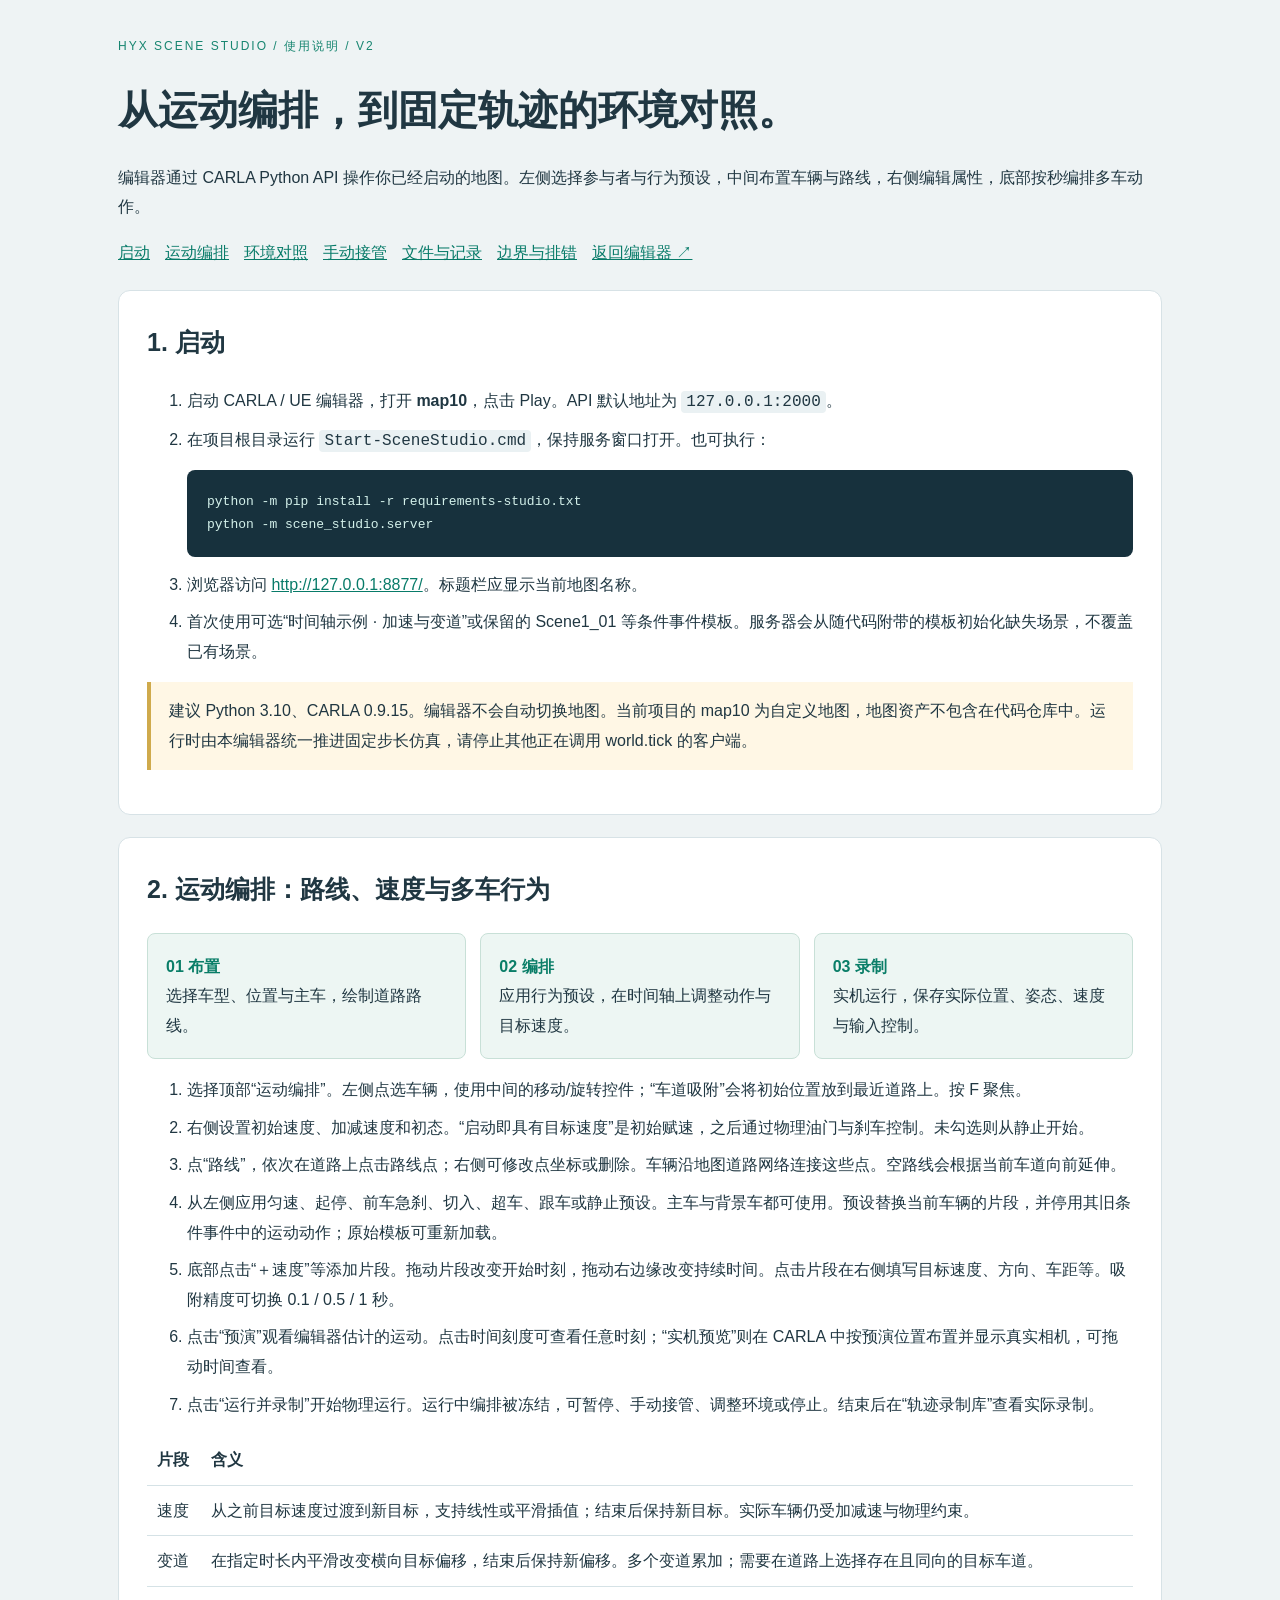
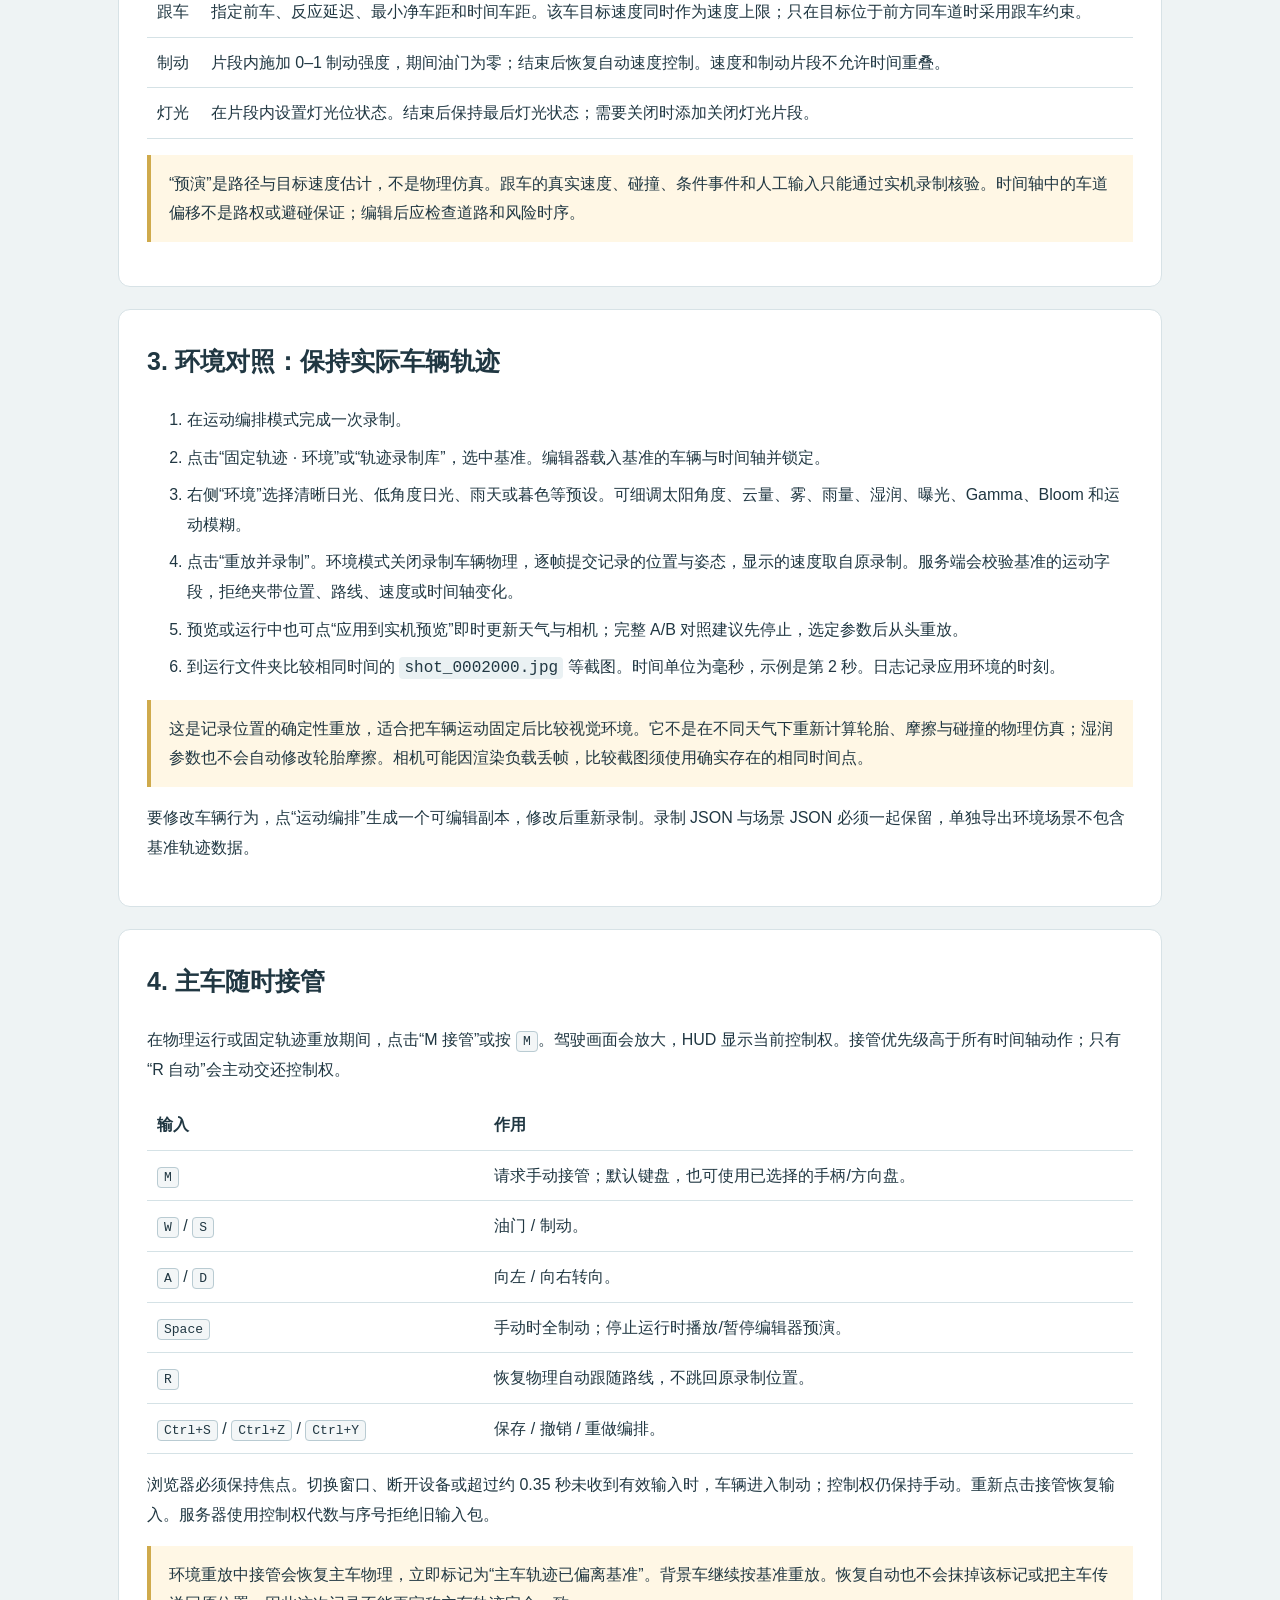
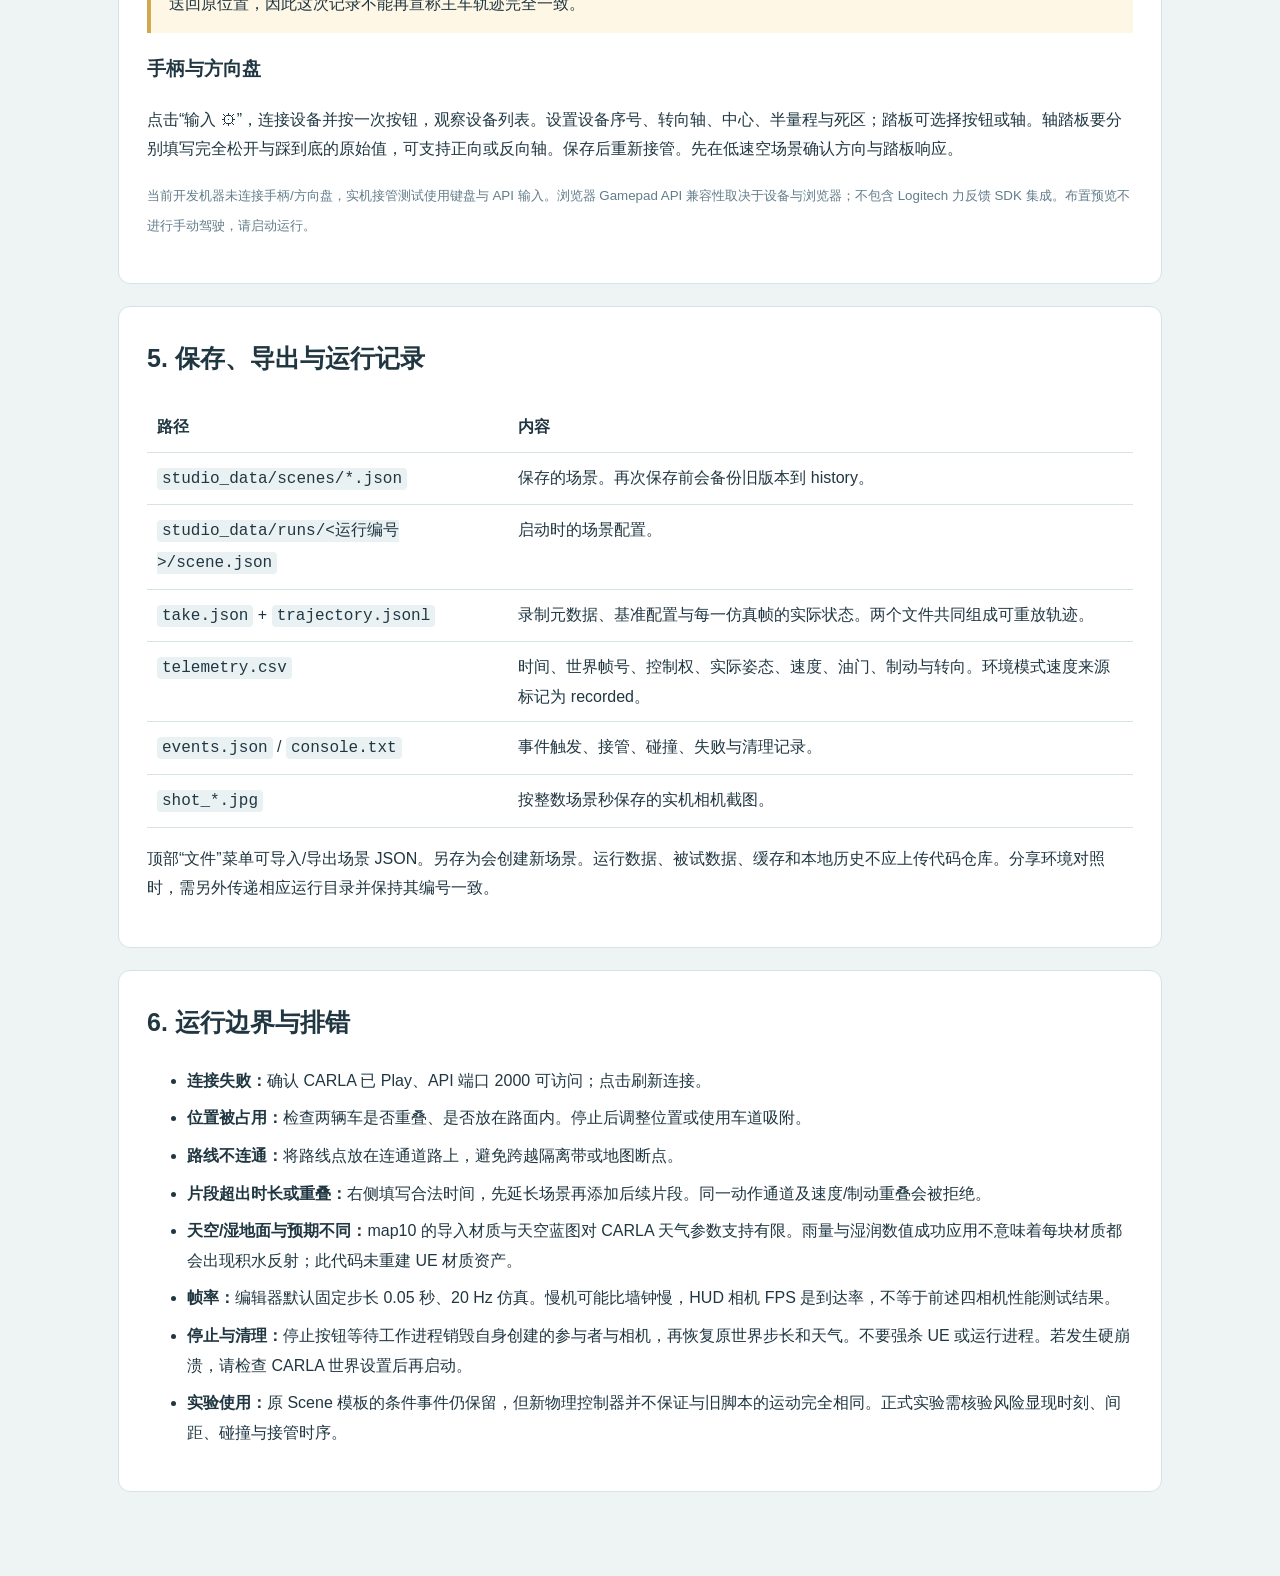
==== scene_studio/web/guide.html @ bbd881c2 "Add timeline scene studio, deterministic replay and manual driving" ====
<!doctype html><html lang="zh-CN"><meta charset="utf-8"><meta name="viewport" content="width=device-width,initial-scale=1"><title>HYX Scene Studio 使用说明</title><style>*{box-sizing:border-box}body{margin:0;background:#eef3f4;color:#203742;font:16px/1.85 "Microsoft YaHei",sans-serif}main{max-width:1100px;margin:auto;padding:35px 28px 80px}h1{font-size:40px;line-height:1.3}h2{font-size:25px;margin-top:0}section{padding:28px;background:white;border:1px solid #d7e2e6;border-radius:12px;margin:22px 0}a{color:#087b69}code{background:#eaf1f3;padding:2px 5px;border-radius:4px}pre{white-space:pre-wrap;overflow-wrap:anywhere;background:#17313d;color:#d4f1eb;padding:20px;border-radius:8px;font:13px/1.8 Consolas,monospace}.tag{font-size:12px;letter-spacing:2px;color:#178570}.flow{display:grid;grid-template-columns:repeat(3,1fr);gap:14px}.flow div{padding:18px;background:#edf6f3;border:1px solid #c8e0d7;border-radius:8px}.flow b{display:block;color:#0a7e68}.note{border-left:4px solid #cfaa4c;background:#fff7e5;padding:14px 18px}table{border-collapse:collapse;width:100%}th,td{padding:10px;text-align:left;vertical-align:top;border-bottom:1px solid #d5e2e6}small{color:#627d8b}li{margin:8px 0}kbd{font:13px Consolas,monospace;border:1px solid #b9cbd2;border-radius:4px;padding:2px 6px;background:#f3f6f7}.toc{display:flex;gap:15px;flex-wrap:wrap}@media(max-width:700px){.flow{grid-template-columns:1fr}main{padding:22px 15px}h1{font-size:29px}section{padding:20px}}</style><main><div class="tag">HYX SCENE STUDIO / 使用说明 / V2</div><h1>从运动编排，到固定轨迹的环境对照。</h1><p>编辑器通过 CARLA Python API 操作你已经启动的地图。左侧选择参与者与行为预设，中间布置车辆与路线，右侧编辑属性，底部按秒编排多车动作。</p><nav class="toc"><a href="#start">启动</a><a href="#motion">运动编排</a><a href="#environment">环境对照</a><a href="#manual">手动接管</a><a href="#files">文件与记录</a><a href="#limits">边界与排错</a><a href="/">返回编辑器 ↗</a></nav>
<section id="start"><h2>1. 启动</h2><ol><li>启动 CARLA / UE 编辑器，打开 <b>map10</b>，点击 Play。API 默认地址为 <code>127.0.0.1:2000</code>。</li><li>在项目根目录运行 <code>Start-SceneStudio.cmd</code>，保持服务窗口打开。也可执行：<pre>python -m pip install -r requirements-studio.txt
python -m scene_studio.server</pre></li><li>浏览器访问 <a href="http://127.0.0.1:8877/">http://127.0.0.1:8877/</a>。标题栏应显示当前地图名称。</li><li>首次使用可选“时间轴示例 · 加速与变道”或保留的 Scene1_01 等条件事件模板。服务器会从随代码附带的模板初始化缺失场景，不覆盖已有场景。</li></ol><p class="note">建议 Python 3.10、CARLA 0.9.15。编辑器不会自动切换地图。当前项目的 map10 为自定义地图，地图资产不包含在代码仓库中。运行时由本编辑器统一推进固定步长仿真，请停止其他正在调用 world.tick 的客户端。</p></section>
<section id="motion"><h2>2. 运动编排：路线、速度与多车行为</h2><div class="flow"><div><b>01 布置</b>选择车型、位置与主车，绘制道路路线。</div><div><b>02 编排</b>应用行为预设，在时间轴上调整动作与目标速度。</div><div><b>03 录制</b>实机运行，保存实际位置、姿态、速度与输入控制。</div></div><ol><li>选择顶部“运动编排”。左侧点选车辆，使用中间的移动/旋转控件；“车道吸附”会将初始位置放到最近道路上。按 F 聚焦。</li><li>右侧设置初始速度、加减速度和初态。“启动即具有目标速度”是初始赋速，之后通过物理油门与刹车控制。未勾选则从静止开始。</li><li>点“路线”，依次在道路上点击路线点；右侧可修改点坐标或删除。车辆沿地图道路网络连接这些点。空路线会根据当前车道向前延伸。</li><li>从左侧应用匀速、起停、前车急刹、切入、超车、跟车或静止预设。主车与背景车都可使用。预设替换当前车辆的片段，并停用其旧条件事件中的运动动作；原始模板可重新加载。</li><li>底部点击“＋速度”等添加片段。拖动片段改变开始时刻，拖动右边缘改变持续时间。点击片段在右侧填写目标速度、方向、车距等。吸附精度可切换 0.1 / 0.5 / 1 秒。</li><li>点击“预演”观看编辑器估计的运动。点击时间刻度可查看任意时刻；“实机预览”则在 CARLA 中按预演位置布置并显示真实相机，可拖动时间查看。</li><li>点击“运行并录制”开始物理运行。运行中编排被冻结，可暂停、手动接管、调整环境或停止。结束后在“轨迹录制库”查看实际录制。</li></ol><table><thead><tr><th>片段</th><th>含义</th></tr></thead><tbody><tr><td>速度</td><td>从之前目标速度过渡到新目标，支持线性或平滑插值；结束后保持新目标。实际车辆仍受加减速与物理约束。</td></tr><tr><td>变道</td><td>在指定时长内平滑改变横向目标偏移，结束后保持新偏移。多个变道累加；需要在道路上选择存在且同向的目标车道。</td></tr><tr><td>跟车</td><td>指定前车、反应延迟、最小净车距和时间车距。该车目标速度同时作为速度上限；只在目标位于前方同车道时采用跟车约束。</td></tr><tr><td>制动</td><td>片段内施加 0–1 制动强度，期间油门为零；结束后恢复自动速度控制。速度和制动片段不允许时间重叠。</td></tr><tr><td>灯光</td><td>在片段内设置灯光位状态。结束后保持最后灯光状态；需要关闭时添加关闭灯光片段。</td></tr></tbody></table><p class="note">“预演”是路径与目标速度估计，不是物理仿真。跟车的真实速度、碰撞、条件事件和人工输入只能通过实机录制核验。时间轴中的车道偏移不是路权或避碰保证；编辑后应检查道路和风险时序。</p></section>
<section id="environment"><h2>3. 环境对照：保持实际车辆轨迹</h2><ol><li>在运动编排模式完成一次录制。</li><li>点击“固定轨迹 · 环境”或“轨迹录制库”，选中基准。编辑器载入基准的车辆与时间轴并锁定。</li><li>右侧“环境”选择清晰日光、低角度日光、雨天或暮色等预设。可细调太阳角度、云量、雾、雨量、湿润、曝光、Gamma、Bloom 和运动模糊。</li><li>点击“重放并录制”。环境模式关闭录制车辆物理，逐帧提交记录的位置与姿态，显示的速度取自原录制。服务端会校验基准的运动字段，拒绝夹带位置、路线、速度或时间轴变化。</li><li>预览或运行中也可点“应用到实机预览”即时更新天气与相机；完整 A/B 对照建议先停止，选定参数后从头重放。</li><li>到运行文件夹比较相同时间的 <code>shot_0002000.jpg</code> 等截图。时间单位为毫秒，示例是第 2 秒。日志记录应用环境的时刻。</li></ol><p class="note">这是记录位置的确定性重放，适合把车辆运动固定后比较视觉环境。它不是在不同天气下重新计算轮胎、摩擦与碰撞的物理仿真；湿润参数也不会自动修改轮胎摩擦。相机可能因渲染负载丢帧，比较截图须使用确实存在的相同时间点。</p><p>要修改车辆行为，点“运动编排”生成一个可编辑副本，修改后重新录制。录制 JSON 与场景 JSON 必须一起保留，单独导出环境场景不包含基准轨迹数据。</p></section>
<section id="manual"><h2>4. 主车随时接管</h2><p>在物理运行或固定轨迹重放期间，点击“M 接管”或按 <kbd>M</kbd>。驾驶画面会放大，HUD 显示当前控制权。接管优先级高于所有时间轴动作；只有“R 自动”会主动交还控制权。</p><table><thead><tr><th>输入</th><th>作用</th></tr></thead><tbody><tr><td><kbd>M</kbd></td><td>请求手动接管；默认键盘，也可使用已选择的手柄/方向盘。</td></tr><tr><td><kbd>W</kbd> / <kbd>S</kbd></td><td>油门 / 制动。</td></tr><tr><td><kbd>A</kbd> / <kbd>D</kbd></td><td>向左 / 向右转向。</td></tr><tr><td><kbd>Space</kbd></td><td>手动时全制动；停止运行时播放/暂停编辑器预演。</td></tr><tr><td><kbd>R</kbd></td><td>恢复物理自动跟随路线，不跳回原录制位置。</td></tr><tr><td><kbd>Ctrl+S</kbd> / <kbd>Ctrl+Z</kbd> / <kbd>Ctrl+Y</kbd></td><td>保存 / 撤销 / 重做编排。</td></tr></tbody></table><p>浏览器必须保持焦点。切换窗口、断开设备或超过约 0.35 秒未收到有效输入时，车辆进入制动；控制权仍保持手动。重新点击接管恢复输入。服务器使用控制权代数与序号拒绝旧输入包。</p><p class="note">环境重放中接管会恢复主车物理，立即标记为“主车轨迹已偏离基准”。背景车继续按基准重放。恢复自动也不会抹掉该标记或把主车传送回原位置，因此这次记录不能再宣称主车轨迹完全一致。</p><h3>手柄与方向盘</h3><p>点击“输入 ⚙”，连接设备并按一次按钮，观察设备列表。设置设备序号、转向轴、中心、半量程与死区；踏板可选择按钮或轴。轴踏板要分别填写完全松开与踩到底的原始值，可支持正向或反向轴。保存后重新接管。先在低速空场景确认方向与踏板响应。</p><p><small>当前开发机器未连接手柄/方向盘，实机接管测试使用键盘与 API 输入。浏览器 Gamepad API 兼容性取决于设备与浏览器；不包含 Logitech 力反馈 SDK 集成。布置预览不进行手动驾驶，请启动运行。</small></p></section>
<section id="files"><h2>5. 保存、导出与运行记录</h2><table><thead><tr><th>路径</th><th>内容</th></tr></thead><tbody><tr><td><code>studio_data/scenes/*.json</code></td><td>保存的场景。再次保存前会备份旧版本到 history。</td></tr><tr><td><code>studio_data/runs/&lt;运行编号&gt;/scene.json</code></td><td>启动时的场景配置。</td></tr><tr><td><code>take.json</code> + <code>trajectory.jsonl</code></td><td>录制元数据、基准配置与每一仿真帧的实际状态。两个文件共同组成可重放轨迹。</td></tr><tr><td><code>telemetry.csv</code></td><td>时间、世界帧号、控制权、实际姿态、速度、油门、制动与转向。环境模式速度来源标记为 recorded。</td></tr><tr><td><code>events.json</code> / <code>console.txt</code></td><td>事件触发、接管、碰撞、失败与清理记录。</td></tr><tr><td><code>shot_*.jpg</code></td><td>按整数场景秒保存的实机相机截图。</td></tr></tbody></table><p>顶部“文件”菜单可导入/导出场景 JSON。另存为会创建新场景。运行数据、被试数据、缓存和本地历史不应上传代码仓库。分享环境对照时，需另外传递相应运行目录并保持其编号一致。</p></section>
<section id="limits"><h2>6. 运行边界与排错</h2><ul><li><b>连接失败：</b>确认 CARLA 已 Play、API 端口 2000 可访问；点击刷新连接。</li><li><b>位置被占用：</b>检查两辆车是否重叠、是否放在路面内。停止后调整位置或使用车道吸附。</li><li><b>路线不连通：</b>将路线点放在连通道路上，避免跨越隔离带或地图断点。</li><li><b>片段超出时长或重叠：</b>右侧填写合法时间，先延长场景再添加后续片段。同一动作通道及速度/制动重叠会被拒绝。</li><li><b>天空/湿地面与预期不同：</b>map10 的导入材质与天空蓝图对 CARLA 天气参数支持有限。雨量与湿润数值成功应用不意味着每块材质都会出现积水反射；此代码未重建 UE 材质资产。</li><li><b>帧率：</b>编辑器默认固定步长 0.05 秒、20 Hz 仿真。慢机可能比墙钟慢，HUD 相机 FPS 是到达率，不等于前述四相机性能测试结果。</li><li><b>停止与清理：</b>停止按钮等待工作进程销毁自身创建的参与者与相机，再恢复原世界步长和天气。不要强杀 UE 或运行进程。若发生硬崩溃，请检查 CARLA 世界设置后再启动。</li><li><b>实验使用：</b>原 Scene 模板的条件事件仍保留，但新物理控制器并不保证与旧脚本的运动完全相同。正式实验需核验风险显现时刻、间距、碰撞与接管时序。</li></ul></section></main></html>
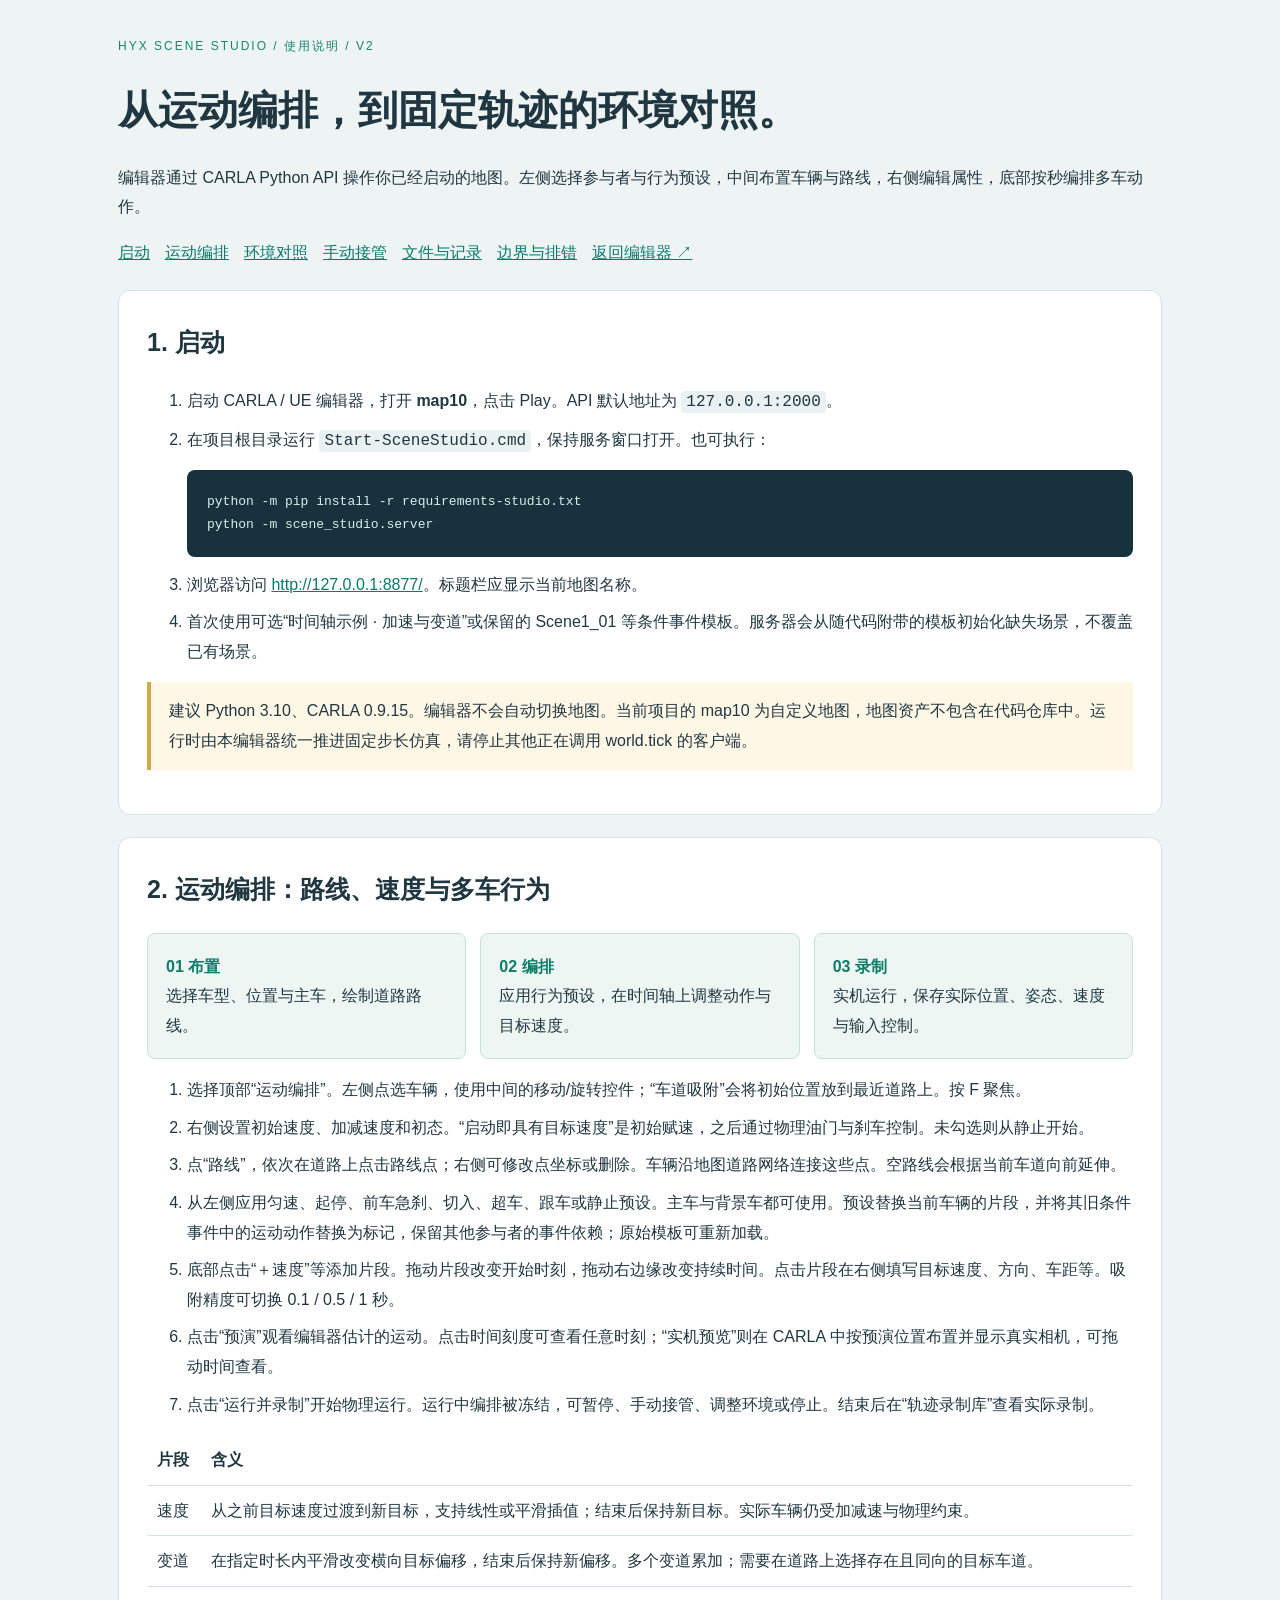
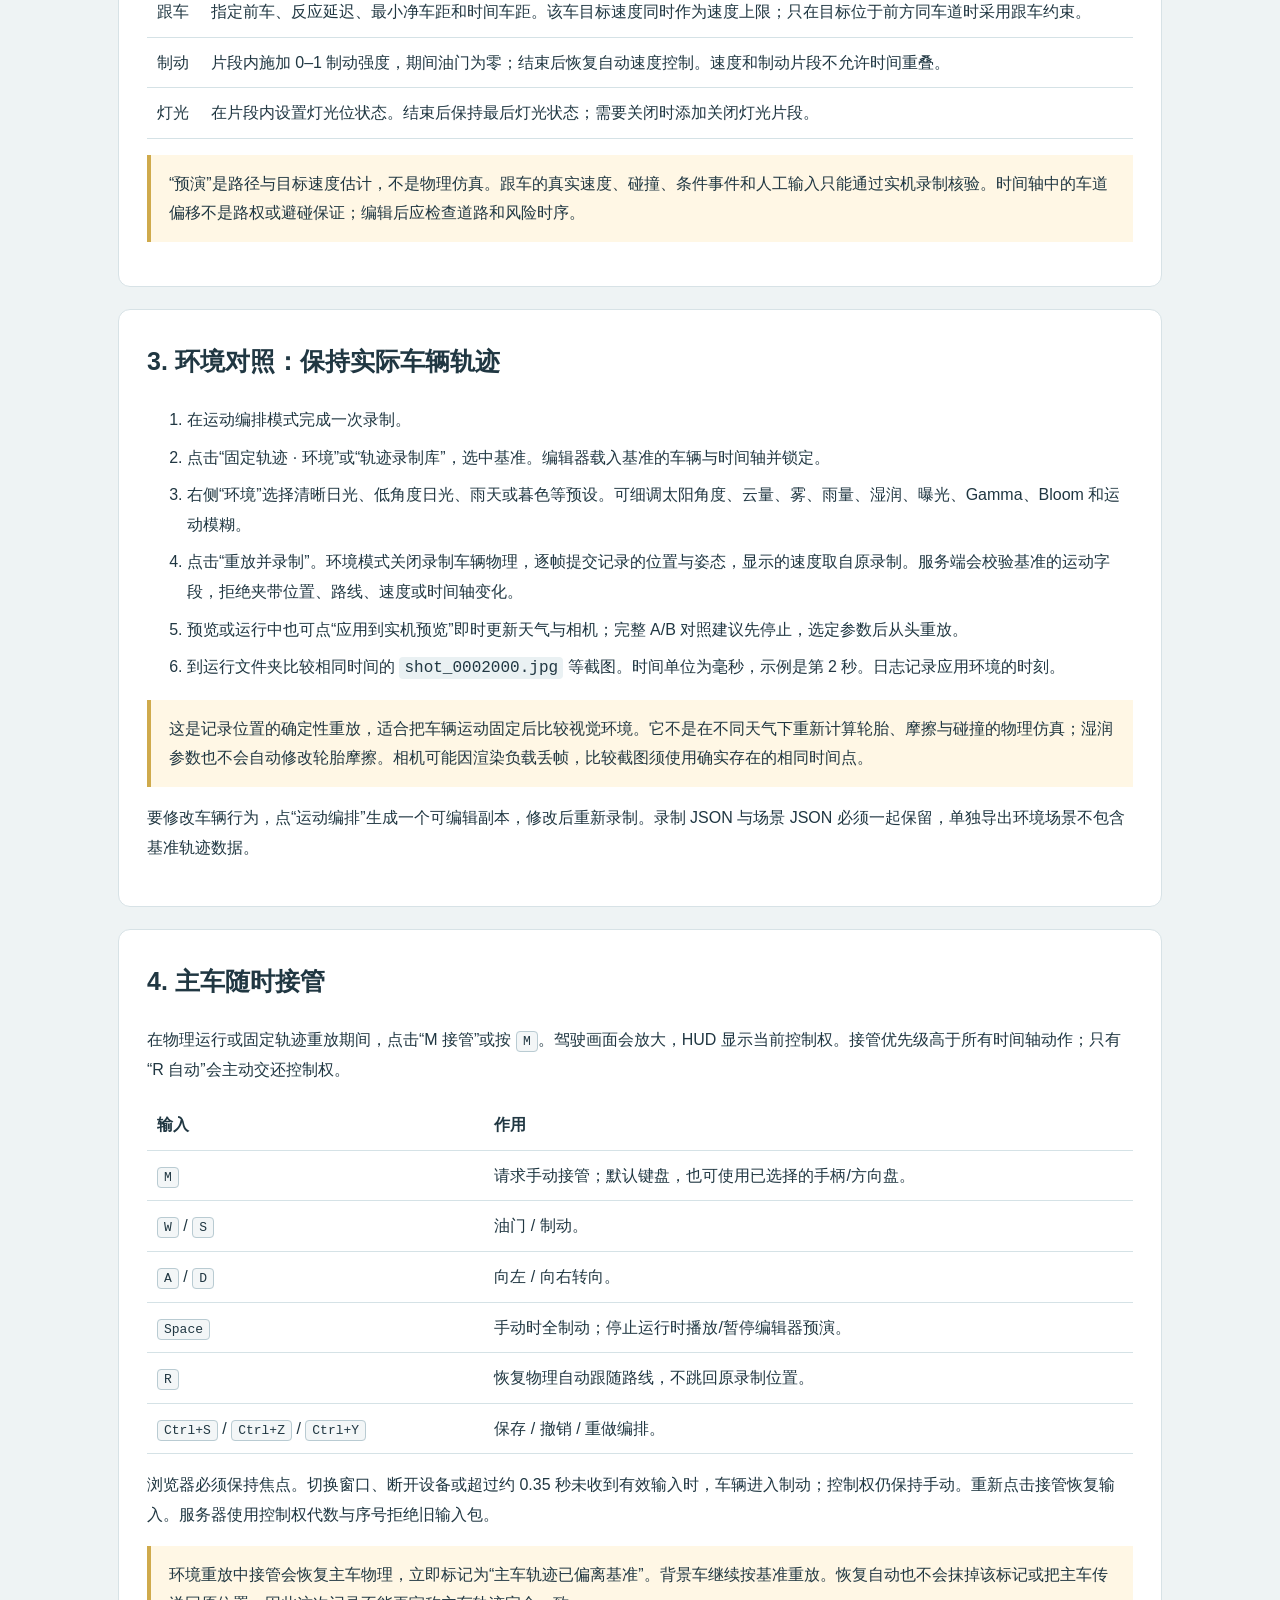
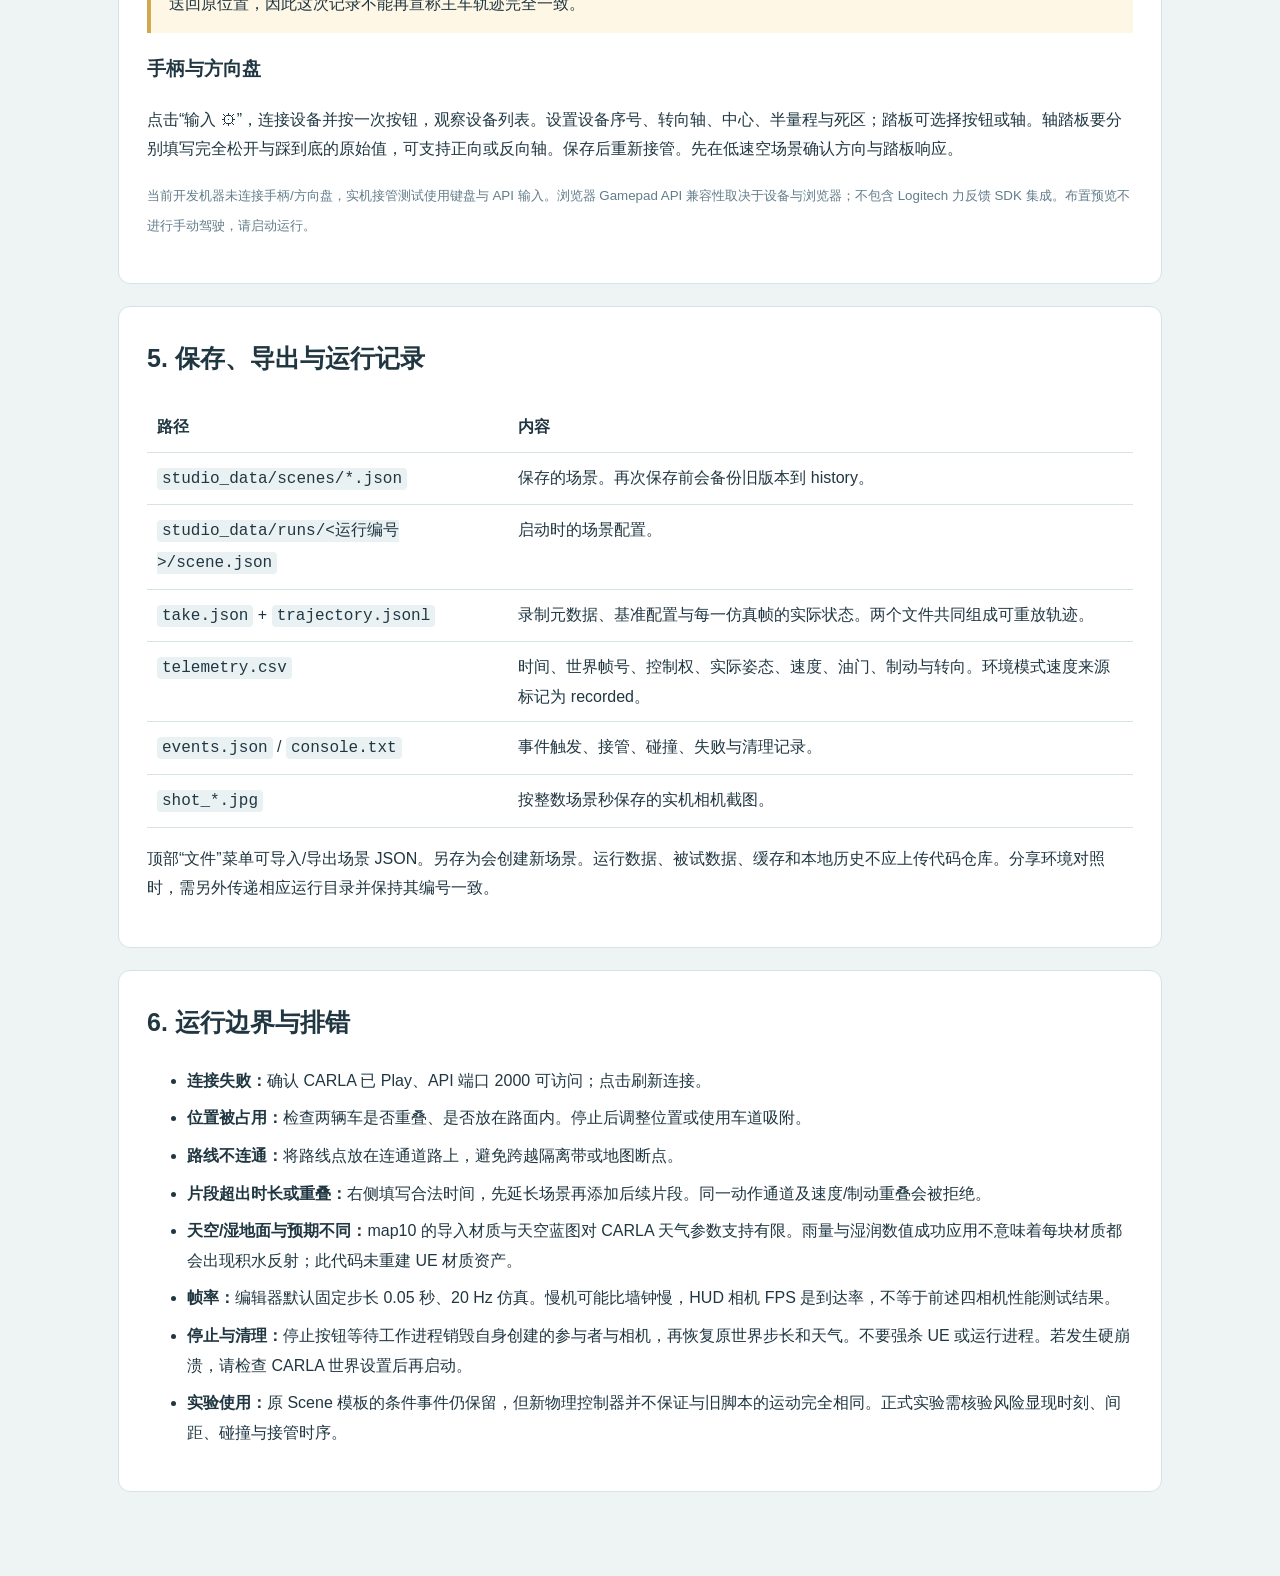
==== commit 23bb1d40: "Validate behavior presets and refine following and editor input" ====
--- a/scene_studio/web/guide.html
+++ b/scene_studio/web/guide.html
@@ -1,7 +1,7 @@
 <!doctype html><html lang="zh-CN"><meta charset="utf-8"><meta name="viewport" content="width=device-width,initial-scale=1"><title>HYX Scene Studio 使用说明</title><style>*{box-sizing:border-box}body{margin:0;background:#eef3f4;color:#203742;font:16px/1.85 "Microsoft YaHei",sans-serif}main{max-width:1100px;margin:auto;padding:35px 28px 80px}h1{font-size:40px;line-height:1.3}h2{font-size:25px;margin-top:0}section{padding:28px;background:white;border:1px solid #d7e2e6;border-radius:12px;margin:22px 0}a{color:#087b69}code{background:#eaf1f3;padding:2px 5px;border-radius:4px}pre{white-space:pre-wrap;overflow-wrap:anywhere;background:#17313d;color:#d4f1eb;padding:20px;border-radius:8px;font:13px/1.8 Consolas,monospace}.tag{font-size:12px;letter-spacing:2px;color:#178570}.flow{display:grid;grid-template-columns:repeat(3,1fr);gap:14px}.flow div{padding:18px;background:#edf6f3;border:1px solid #c8e0d7;border-radius:8px}.flow b{display:block;color:#0a7e68}.note{border-left:4px solid #cfaa4c;background:#fff7e5;padding:14px 18px}table{border-collapse:collapse;width:100%}th,td{padding:10px;text-align:left;vertical-align:top;border-bottom:1px solid #d5e2e6}small{color:#627d8b}li{margin:8px 0}kbd{font:13px Consolas,monospace;border:1px solid #b9cbd2;border-radius:4px;padding:2px 6px;background:#f3f6f7}.toc{display:flex;gap:15px;flex-wrap:wrap}@media(max-width:700px){.flow{grid-template-columns:1fr}main{padding:22px 15px}h1{font-size:29px}section{padding:20px}}</style><main><div class="tag">HYX SCENE STUDIO / 使用说明 / V2</div><h1>从运动编排，到固定轨迹的环境对照。</h1><p>编辑器通过 CARLA Python API 操作你已经启动的地图。左侧选择参与者与行为预设，中间布置车辆与路线，右侧编辑属性，底部按秒编排多车动作。</p><nav class="toc"><a href="#start">启动</a><a href="#motion">运动编排</a><a href="#environment">环境对照</a><a href="#manual">手动接管</a><a href="#files">文件与记录</a><a href="#limits">边界与排错</a><a href="/">返回编辑器 ↗</a></nav>
 <section id="start"><h2>1. 启动</h2><ol><li>启动 CARLA / UE 编辑器，打开 <b>map10</b>，点击 Play。API 默认地址为 <code>127.0.0.1:2000</code>。</li><li>在项目根目录运行 <code>Start-SceneStudio.cmd</code>，保持服务窗口打开。也可执行：<pre>python -m pip install -r requirements-studio.txt
 python -m scene_studio.server</pre></li><li>浏览器访问 <a href="http://127.0.0.1:8877/">http://127.0.0.1:8877/</a>。标题栏应显示当前地图名称。</li><li>首次使用可选“时间轴示例 · 加速与变道”或保留的 Scene1_01 等条件事件模板。服务器会从随代码附带的模板初始化缺失场景，不覆盖已有场景。</li></ol><p class="note">建议 Python 3.10、CARLA 0.9.15。编辑器不会自动切换地图。当前项目的 map10 为自定义地图，地图资产不包含在代码仓库中。运行时由本编辑器统一推进固定步长仿真，请停止其他正在调用 world.tick 的客户端。</p></section>
-<section id="motion"><h2>2. 运动编排：路线、速度与多车行为</h2><div class="flow"><div><b>01 布置</b>选择车型、位置与主车，绘制道路路线。</div><div><b>02 编排</b>应用行为预设，在时间轴上调整动作与目标速度。</div><div><b>03 录制</b>实机运行，保存实际位置、姿态、速度与输入控制。</div></div><ol><li>选择顶部“运动编排”。左侧点选车辆，使用中间的移动/旋转控件；“车道吸附”会将初始位置放到最近道路上。按 F 聚焦。</li><li>右侧设置初始速度、加减速度和初态。“启动即具有目标速度”是初始赋速，之后通过物理油门与刹车控制。未勾选则从静止开始。</li><li>点“路线”，依次在道路上点击路线点；右侧可修改点坐标或删除。车辆沿地图道路网络连接这些点。空路线会根据当前车道向前延伸。</li><li>从左侧应用匀速、起停、前车急刹、切入、超车、跟车或静止预设。主车与背景车都可使用。预设替换当前车辆的片段，并停用其旧条件事件中的运动动作；原始模板可重新加载。</li><li>底部点击“＋速度”等添加片段。拖动片段改变开始时刻，拖动右边缘改变持续时间。点击片段在右侧填写目标速度、方向、车距等。吸附精度可切换 0.1 / 0.5 / 1 秒。</li><li>点击“预演”观看编辑器估计的运动。点击时间刻度可查看任意时刻；“实机预览”则在 CARLA 中按预演位置布置并显示真实相机，可拖动时间查看。</li><li>点击“运行并录制”开始物理运行。运行中编排被冻结，可暂停、手动接管、调整环境或停止。结束后在“轨迹录制库”查看实际录制。</li></ol><table><thead><tr><th>片段</th><th>含义</th></tr></thead><tbody><tr><td>速度</td><td>从之前目标速度过渡到新目标，支持线性或平滑插值；结束后保持新目标。实际车辆仍受加减速与物理约束。</td></tr><tr><td>变道</td><td>在指定时长内平滑改变横向目标偏移，结束后保持新偏移。多个变道累加；需要在道路上选择存在且同向的目标车道。</td></tr><tr><td>跟车</td><td>指定前车、反应延迟、最小净车距和时间车距。该车目标速度同时作为速度上限；只在目标位于前方同车道时采用跟车约束。</td></tr><tr><td>制动</td><td>片段内施加 0–1 制动强度，期间油门为零；结束后恢复自动速度控制。速度和制动片段不允许时间重叠。</td></tr><tr><td>灯光</td><td>在片段内设置灯光位状态。结束后保持最后灯光状态；需要关闭时添加关闭灯光片段。</td></tr></tbody></table><p class="note">“预演”是路径与目标速度估计，不是物理仿真。跟车的真实速度、碰撞、条件事件和人工输入只能通过实机录制核验。时间轴中的车道偏移不是路权或避碰保证；编辑后应检查道路和风险时序。</p></section>
+<section id="motion"><h2>2. 运动编排：路线、速度与多车行为</h2><div class="flow"><div><b>01 布置</b>选择车型、位置与主车，绘制道路路线。</div><div><b>02 编排</b>应用行为预设，在时间轴上调整动作与目标速度。</div><div><b>03 录制</b>实机运行，保存实际位置、姿态、速度与输入控制。</div></div><ol><li>选择顶部“运动编排”。左侧点选车辆，使用中间的移动/旋转控件；“车道吸附”会将初始位置放到最近道路上。按 F 聚焦。</li><li>右侧设置初始速度、加减速度和初态。“启动即具有目标速度”是初始赋速，之后通过物理油门与刹车控制。未勾选则从静止开始。</li><li>点“路线”，依次在道路上点击路线点；右侧可修改点坐标或删除。车辆沿地图道路网络连接这些点。空路线会根据当前车道向前延伸。</li><li>从左侧应用匀速、起停、前车急刹、切入、超车、跟车或静止预设。主车与背景车都可使用。预设替换当前车辆的片段，并将其旧条件事件中的运动动作替换为标记，保留其他参与者的事件依赖；原始模板可重新加载。</li><li>底部点击“＋速度”等添加片段。拖动片段改变开始时刻，拖动右边缘改变持续时间。点击片段在右侧填写目标速度、方向、车距等。吸附精度可切换 0.1 / 0.5 / 1 秒。</li><li>点击“预演”观看编辑器估计的运动。点击时间刻度可查看任意时刻；“实机预览”则在 CARLA 中按预演位置布置并显示真实相机，可拖动时间查看。</li><li>点击“运行并录制”开始物理运行。运行中编排被冻结，可暂停、手动接管、调整环境或停止。结束后在“轨迹录制库”查看实际录制。</li></ol><table><thead><tr><th>片段</th><th>含义</th></tr></thead><tbody><tr><td>速度</td><td>从之前目标速度过渡到新目标，支持线性或平滑插值；结束后保持新目标。实际车辆仍受加减速与物理约束。</td></tr><tr><td>变道</td><td>在指定时长内平滑改变横向目标偏移，结束后保持新偏移。多个变道累加；需要在道路上选择存在且同向的目标车道。</td></tr><tr><td>跟车</td><td>指定前车、反应延迟、最小净车距和时间车距。该车目标速度同时作为速度上限；只在目标位于前方同车道时采用跟车约束。</td></tr><tr><td>制动</td><td>片段内施加 0–1 制动强度，期间油门为零；结束后恢复自动速度控制。速度和制动片段不允许时间重叠。</td></tr><tr><td>灯光</td><td>在片段内设置灯光位状态。结束后保持最后灯光状态；需要关闭时添加关闭灯光片段。</td></tr></tbody></table><p class="note">“预演”是路径与目标速度估计，不是物理仿真。跟车的真实速度、碰撞、条件事件和人工输入只能通过实机录制核验。时间轴中的车道偏移不是路权或避碰保证；编辑后应检查道路和风险时序。</p></section>
 <section id="environment"><h2>3. 环境对照：保持实际车辆轨迹</h2><ol><li>在运动编排模式完成一次录制。</li><li>点击“固定轨迹 · 环境”或“轨迹录制库”，选中基准。编辑器载入基准的车辆与时间轴并锁定。</li><li>右侧“环境”选择清晰日光、低角度日光、雨天或暮色等预设。可细调太阳角度、云量、雾、雨量、湿润、曝光、Gamma、Bloom 和运动模糊。</li><li>点击“重放并录制”。环境模式关闭录制车辆物理，逐帧提交记录的位置与姿态，显示的速度取自原录制。服务端会校验基准的运动字段，拒绝夹带位置、路线、速度或时间轴变化。</li><li>预览或运行中也可点“应用到实机预览”即时更新天气与相机；完整 A/B 对照建议先停止，选定参数后从头重放。</li><li>到运行文件夹比较相同时间的 <code>shot_0002000.jpg</code> 等截图。时间单位为毫秒，示例是第 2 秒。日志记录应用环境的时刻。</li></ol><p class="note">这是记录位置的确定性重放，适合把车辆运动固定后比较视觉环境。它不是在不同天气下重新计算轮胎、摩擦与碰撞的物理仿真；湿润参数也不会自动修改轮胎摩擦。相机可能因渲染负载丢帧，比较截图须使用确实存在的相同时间点。</p><p>要修改车辆行为，点“运动编排”生成一个可编辑副本，修改后重新录制。录制 JSON 与场景 JSON 必须一起保留，单独导出环境场景不包含基准轨迹数据。</p></section>
 <section id="manual"><h2>4. 主车随时接管</h2><p>在物理运行或固定轨迹重放期间，点击“M 接管”或按 <kbd>M</kbd>。驾驶画面会放大，HUD 显示当前控制权。接管优先级高于所有时间轴动作；只有“R 自动”会主动交还控制权。</p><table><thead><tr><th>输入</th><th>作用</th></tr></thead><tbody><tr><td><kbd>M</kbd></td><td>请求手动接管；默认键盘，也可使用已选择的手柄/方向盘。</td></tr><tr><td><kbd>W</kbd> / <kbd>S</kbd></td><td>油门 / 制动。</td></tr><tr><td><kbd>A</kbd> / <kbd>D</kbd></td><td>向左 / 向右转向。</td></tr><tr><td><kbd>Space</kbd></td><td>手动时全制动；停止运行时播放/暂停编辑器预演。</td></tr><tr><td><kbd>R</kbd></td><td>恢复物理自动跟随路线，不跳回原录制位置。</td></tr><tr><td><kbd>Ctrl+S</kbd> / <kbd>Ctrl+Z</kbd> / <kbd>Ctrl+Y</kbd></td><td>保存 / 撤销 / 重做编排。</td></tr></tbody></table><p>浏览器必须保持焦点。切换窗口、断开设备或超过约 0.35 秒未收到有效输入时，车辆进入制动；控制权仍保持手动。重新点击接管恢复输入。服务器使用控制权代数与序号拒绝旧输入包。</p><p class="note">环境重放中接管会恢复主车物理，立即标记为“主车轨迹已偏离基准”。背景车继续按基准重放。恢复自动也不会抹掉该标记或把主车传送回原位置，因此这次记录不能再宣称主车轨迹完全一致。</p><h3>手柄与方向盘</h3><p>点击“输入 ⚙”，连接设备并按一次按钮，观察设备列表。设置设备序号、转向轴、中心、半量程与死区；踏板可选择按钮或轴。轴踏板要分别填写完全松开与踩到底的原始值，可支持正向或反向轴。保存后重新接管。先在低速空场景确认方向与踏板响应。</p><p><small>当前开发机器未连接手柄/方向盘，实机接管测试使用键盘与 API 输入。浏览器 Gamepad API 兼容性取决于设备与浏览器；不包含 Logitech 力反馈 SDK 集成。布置预览不进行手动驾驶，请启动运行。</small></p></section>
 <section id="files"><h2>5. 保存、导出与运行记录</h2><table><thead><tr><th>路径</th><th>内容</th></tr></thead><tbody><tr><td><code>studio_data/scenes/*.json</code></td><td>保存的场景。再次保存前会备份旧版本到 history。</td></tr><tr><td><code>studio_data/runs/&lt;运行编号&gt;/scene.json</code></td><td>启动时的场景配置。</td></tr><tr><td><code>take.json</code> + <code>trajectory.jsonl</code></td><td>录制元数据、基准配置与每一仿真帧的实际状态。两个文件共同组成可重放轨迹。</td></tr><tr><td><code>telemetry.csv</code></td><td>时间、世界帧号、控制权、实际姿态、速度、油门、制动与转向。环境模式速度来源标记为 recorded。</td></tr><tr><td><code>events.json</code> / <code>console.txt</code></td><td>事件触发、接管、碰撞、失败与清理记录。</td></tr><tr><td><code>shot_*.jpg</code></td><td>按整数场景秒保存的实机相机截图。</td></tr></tbody></table><p>顶部“文件”菜单可导入/导出场景 JSON。另存为会创建新场景。运行数据、被试数据、缓存和本地历史不应上传代码仓库。分享环境对照时，需另外传递相应运行目录并保持其编号一致。</p></section>
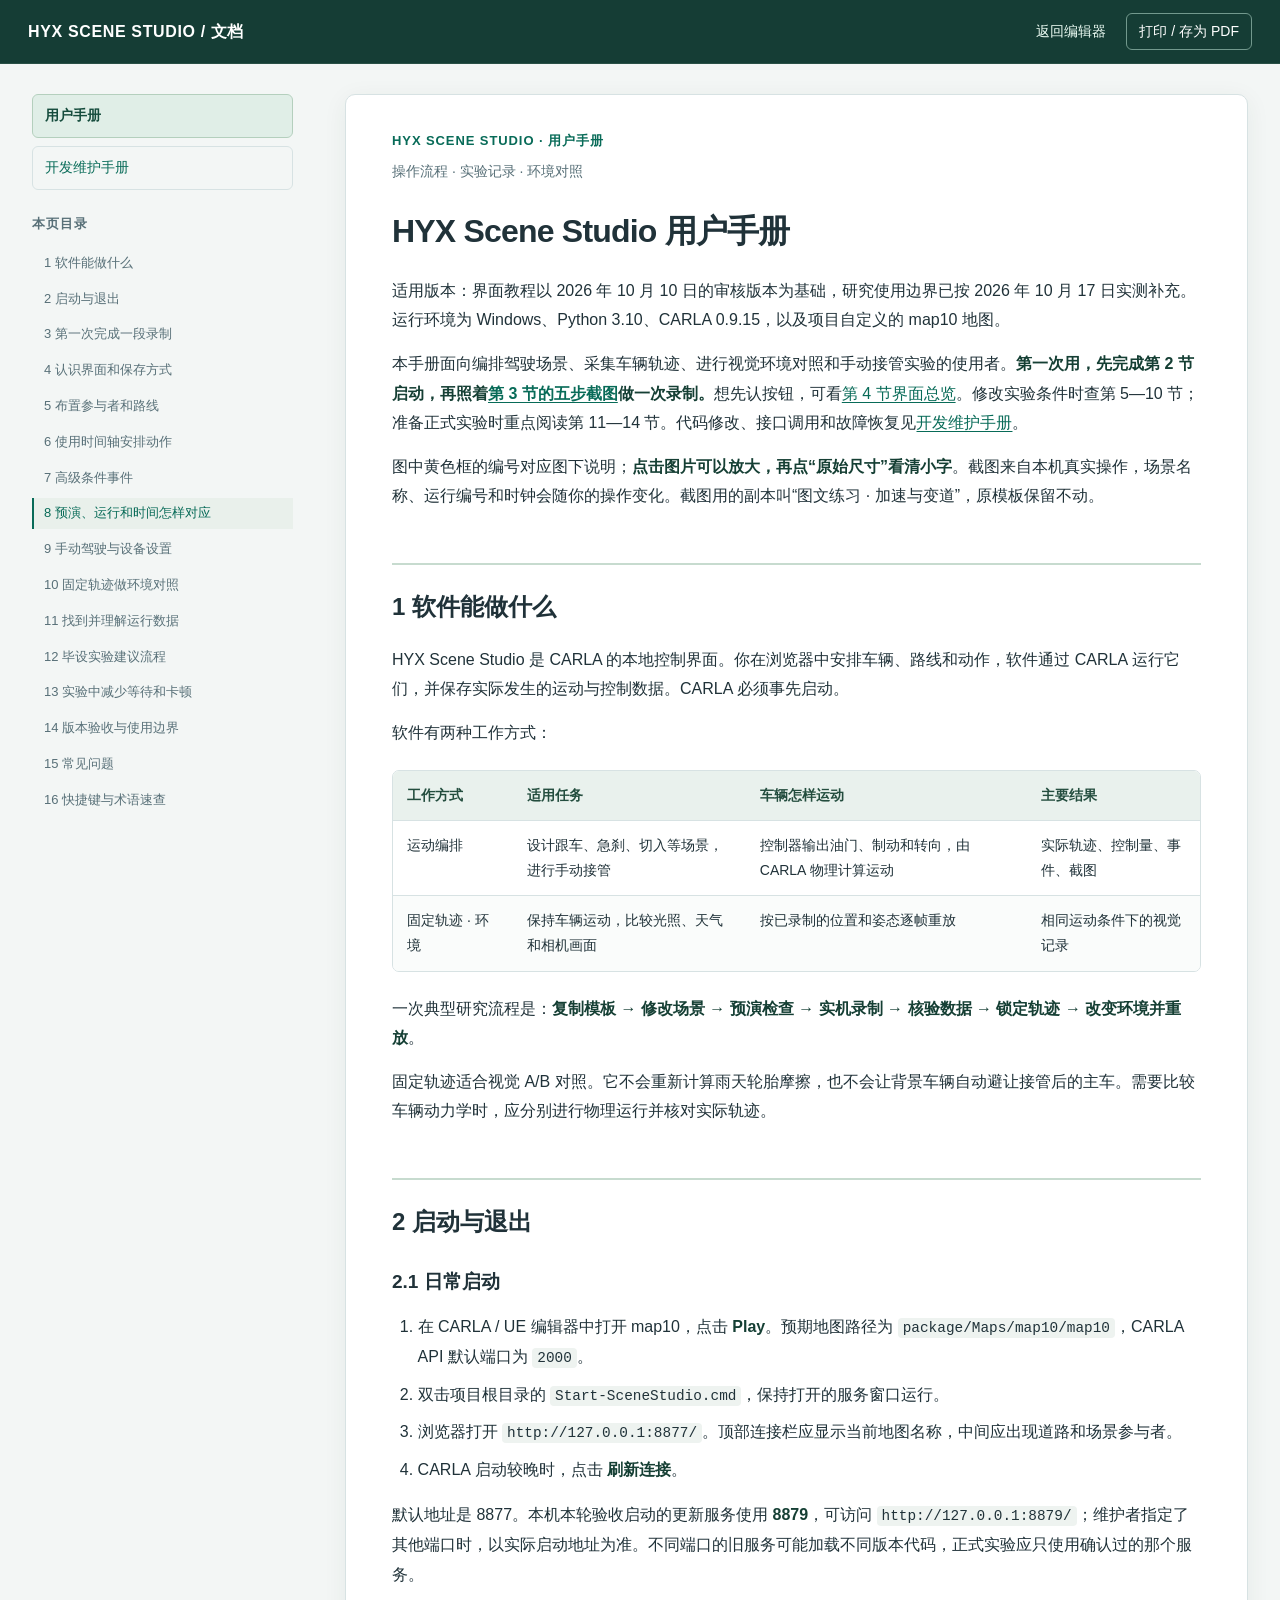
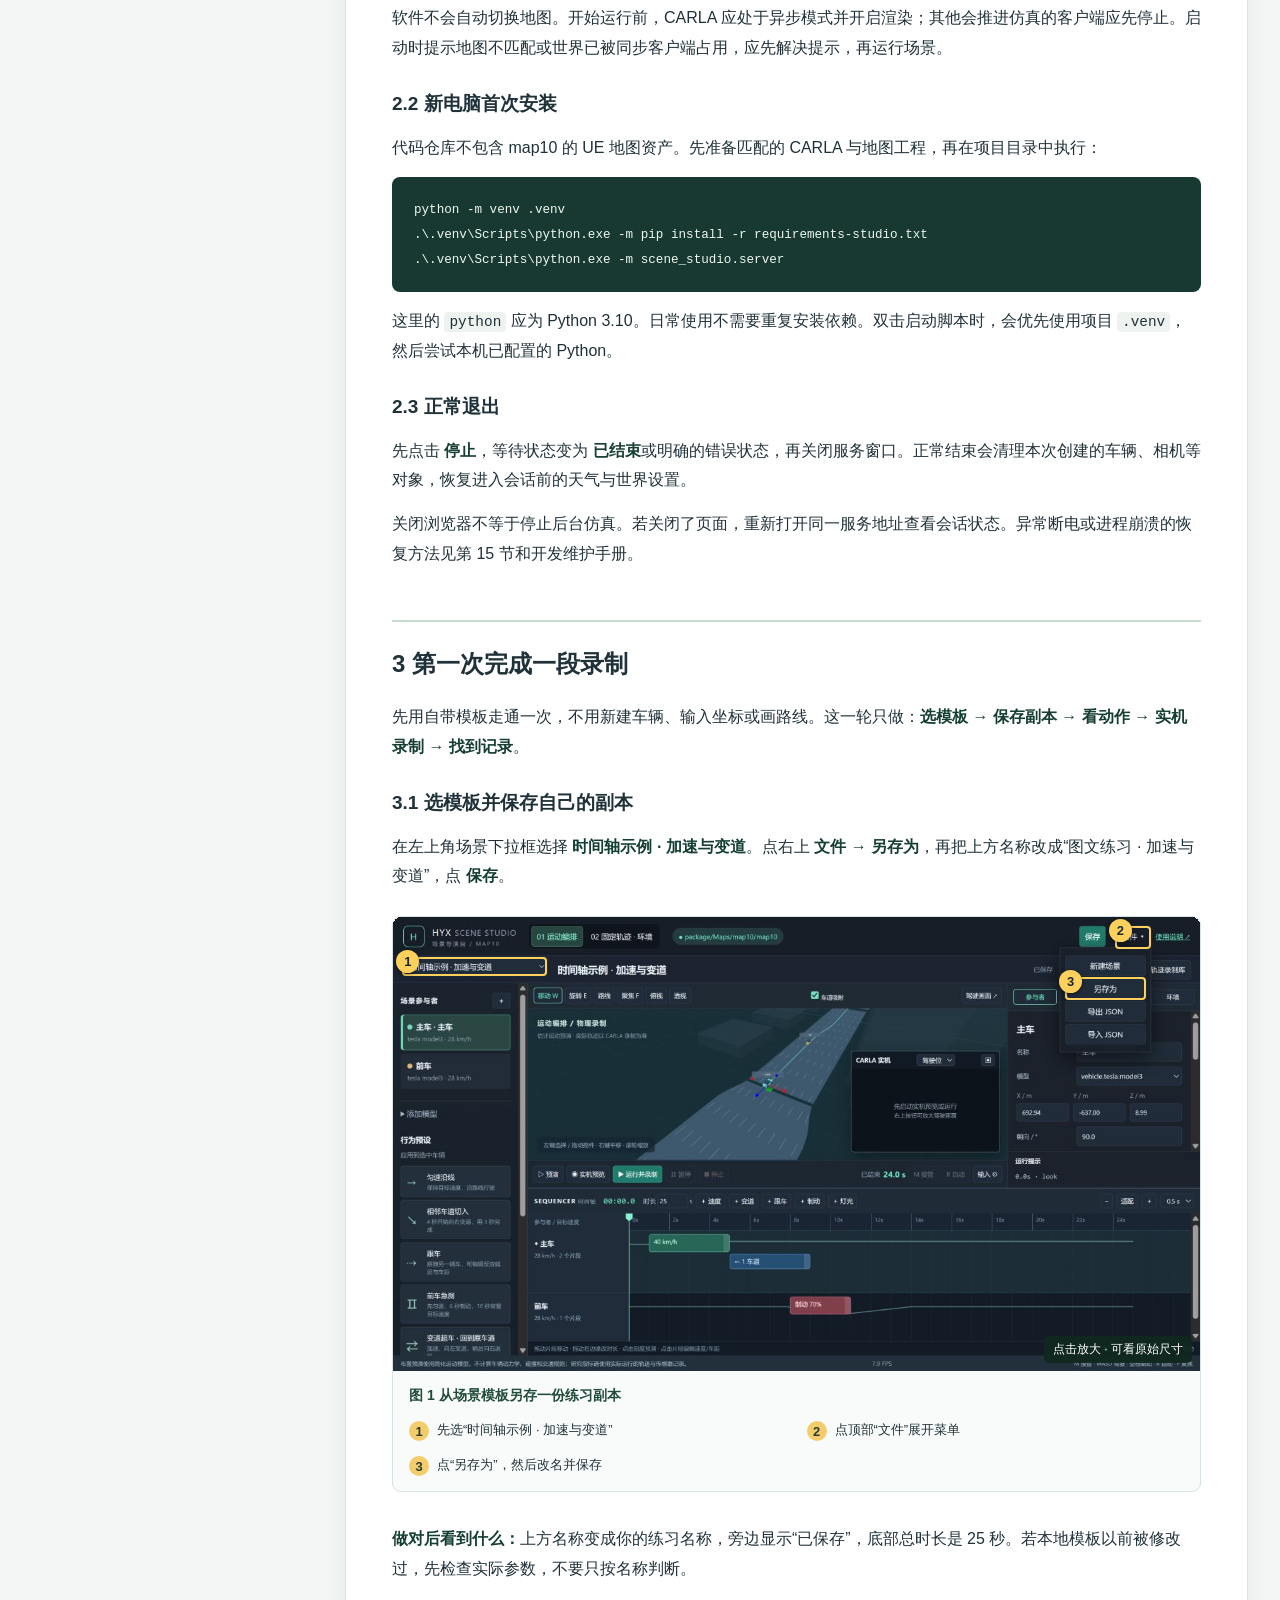
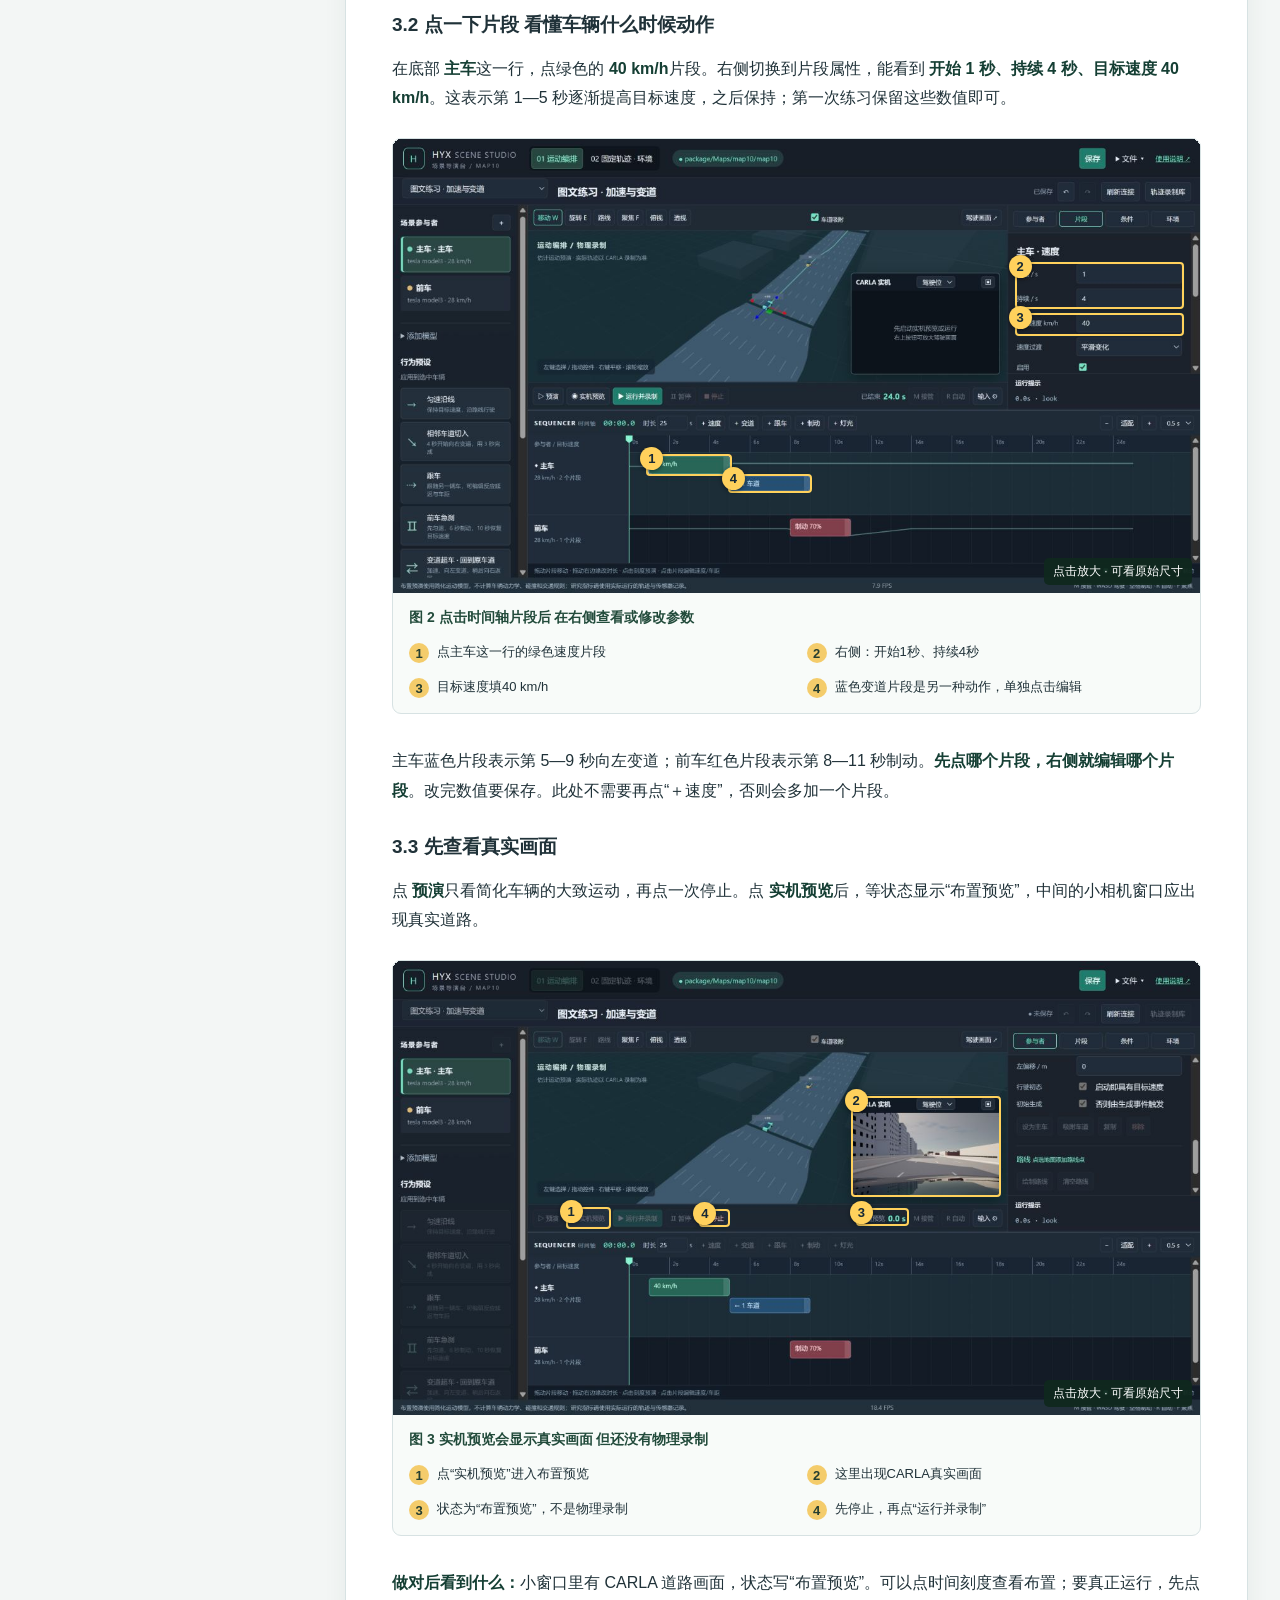
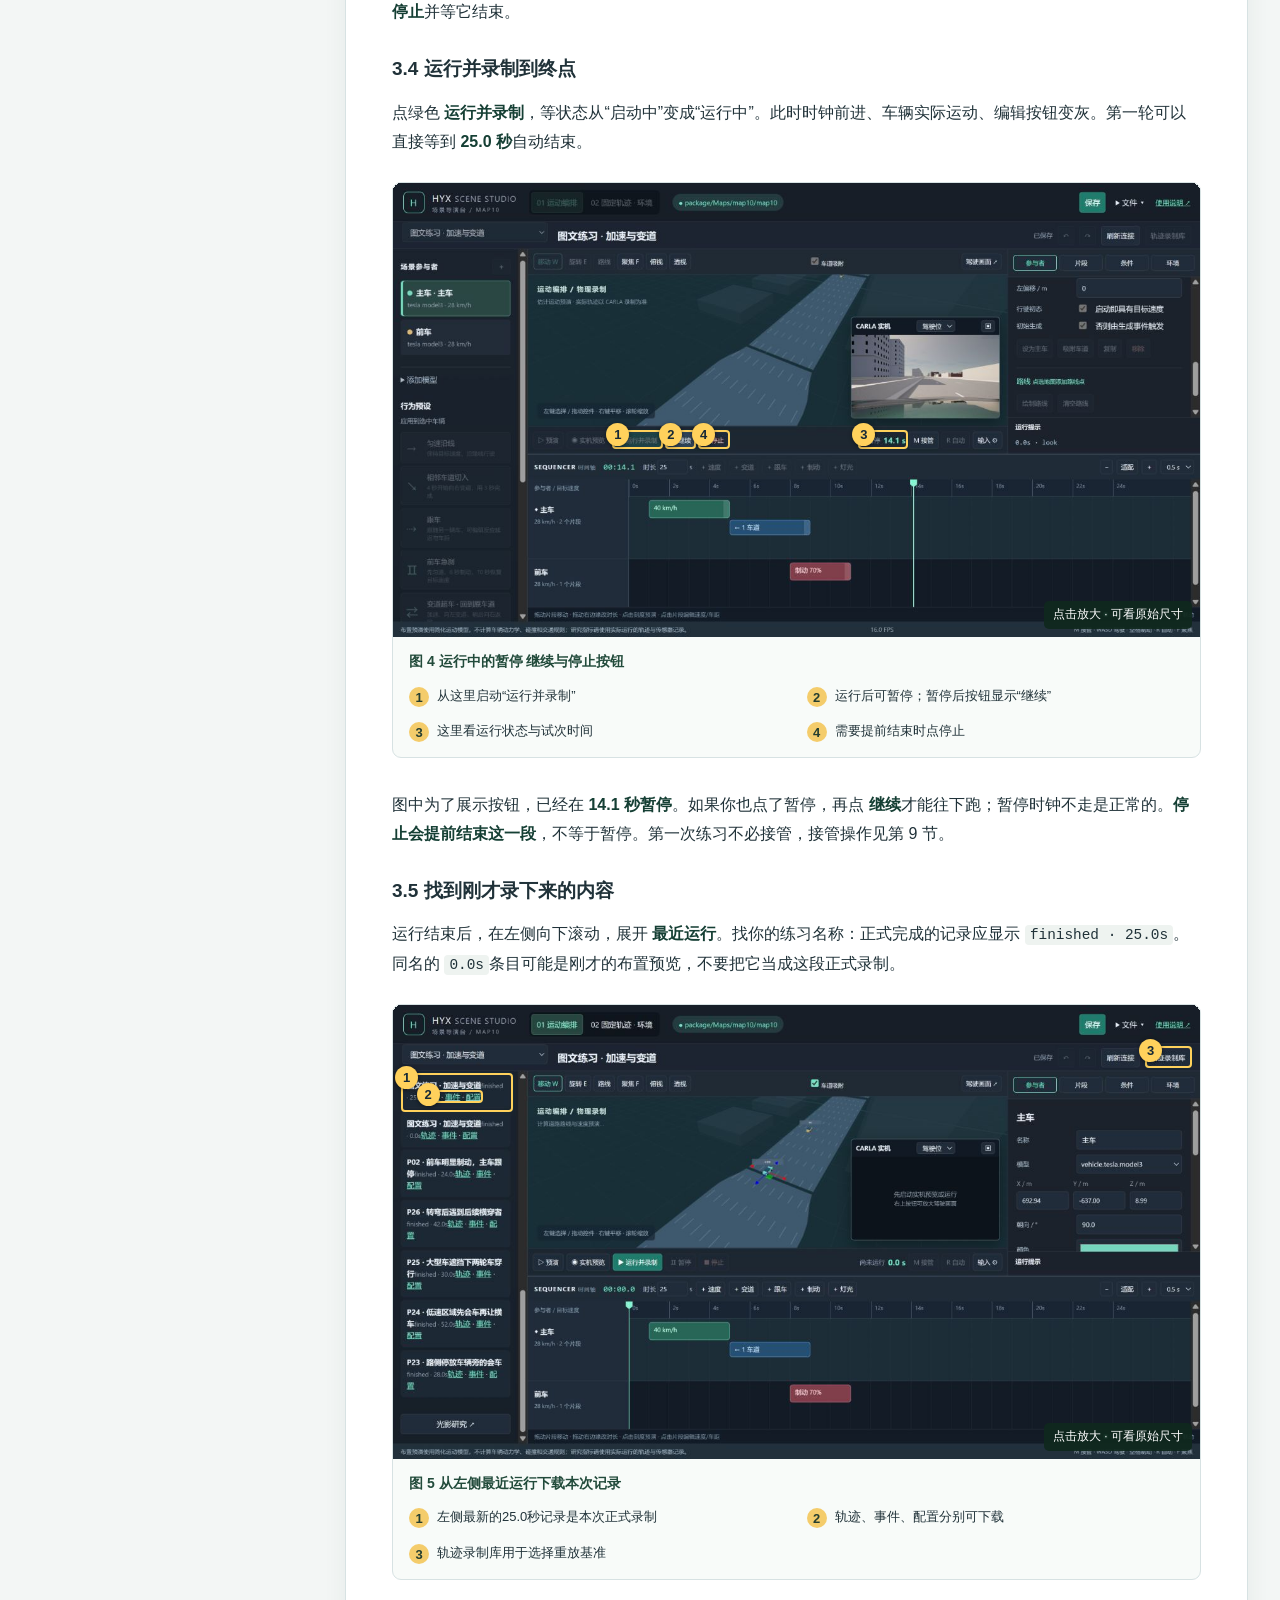
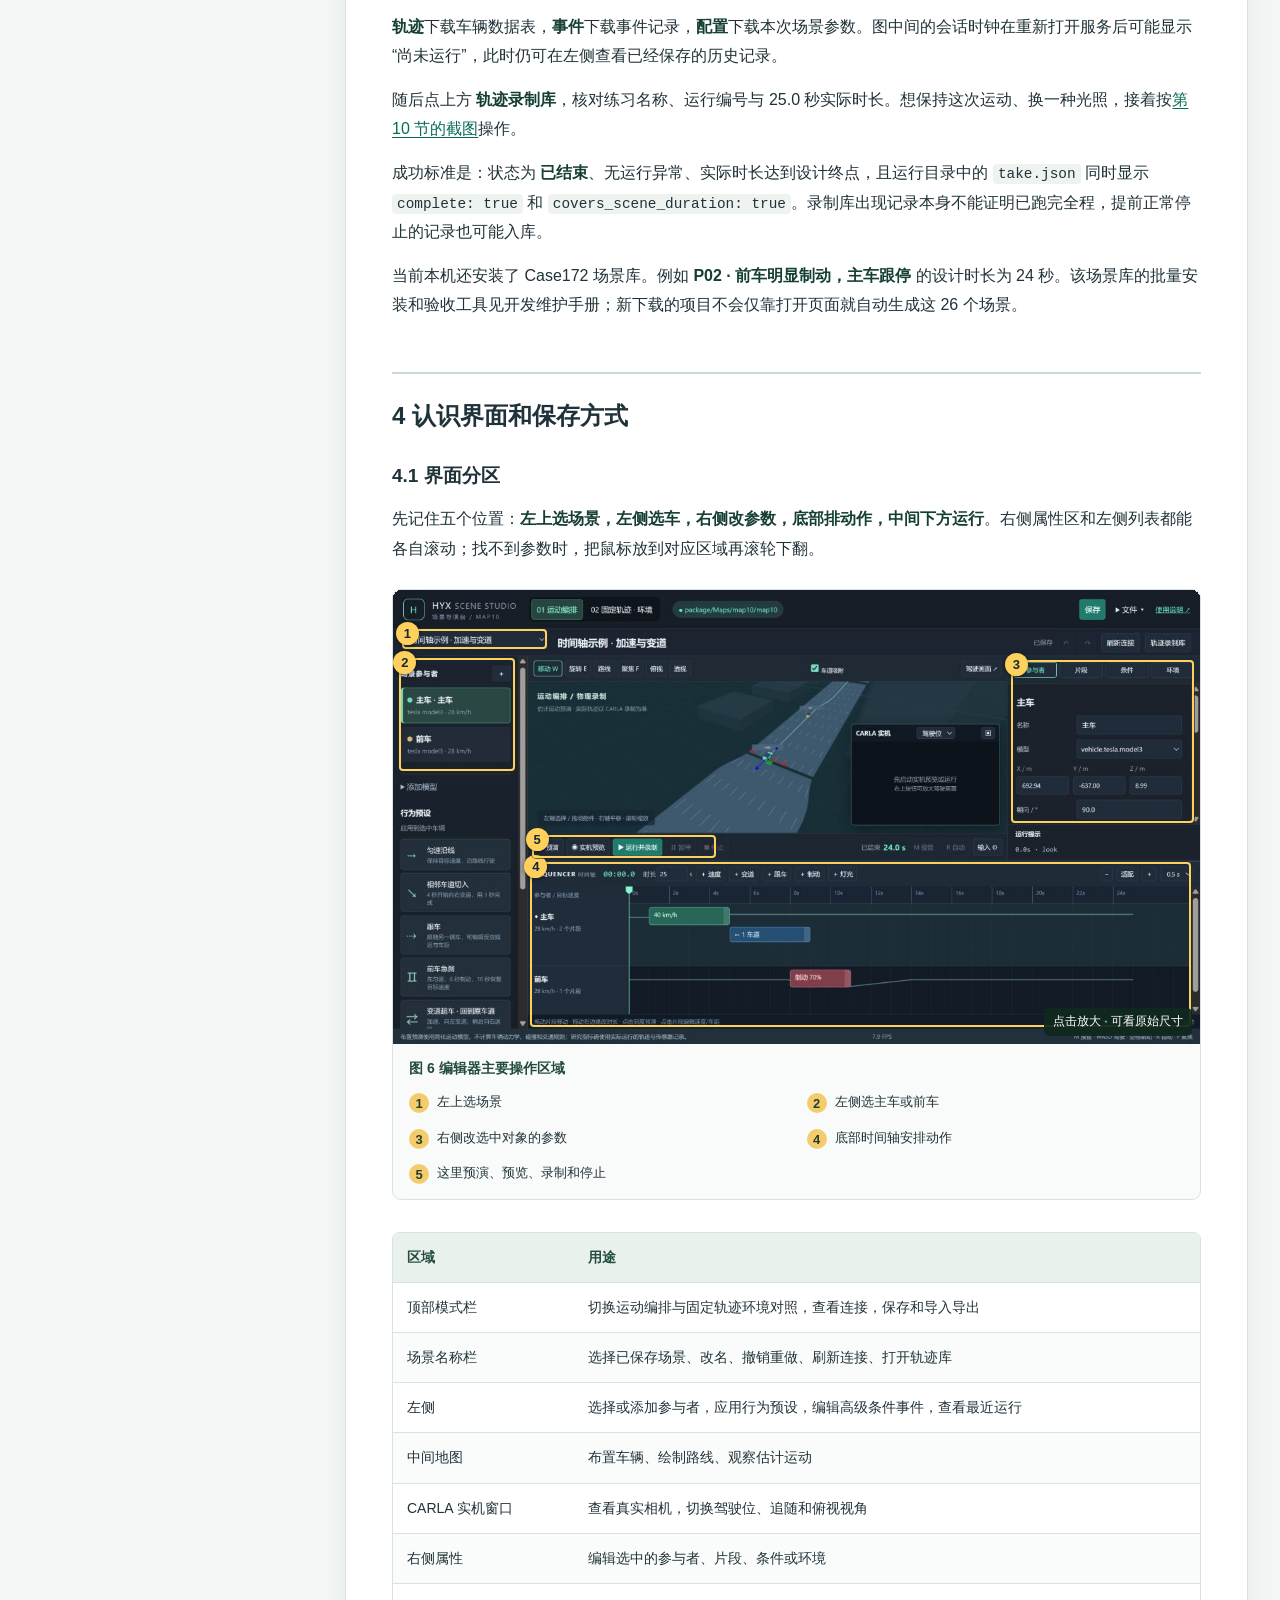
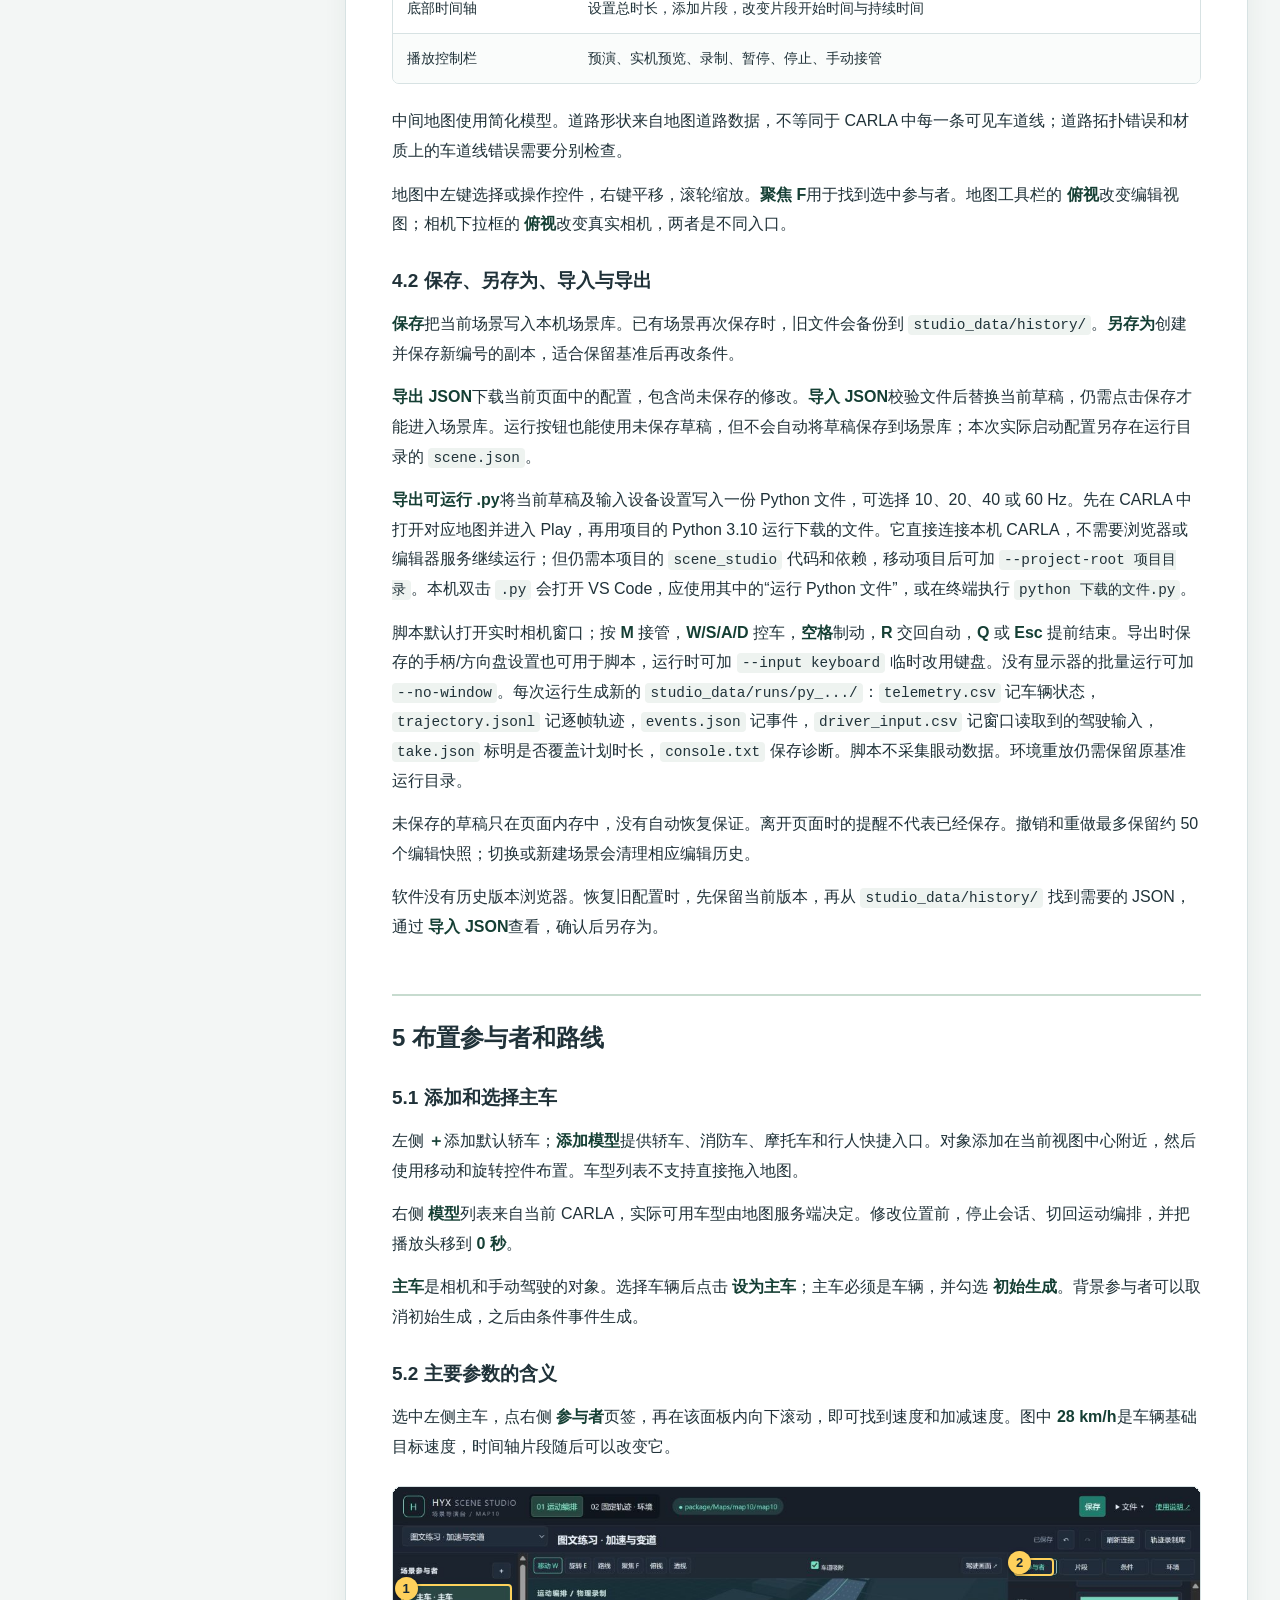
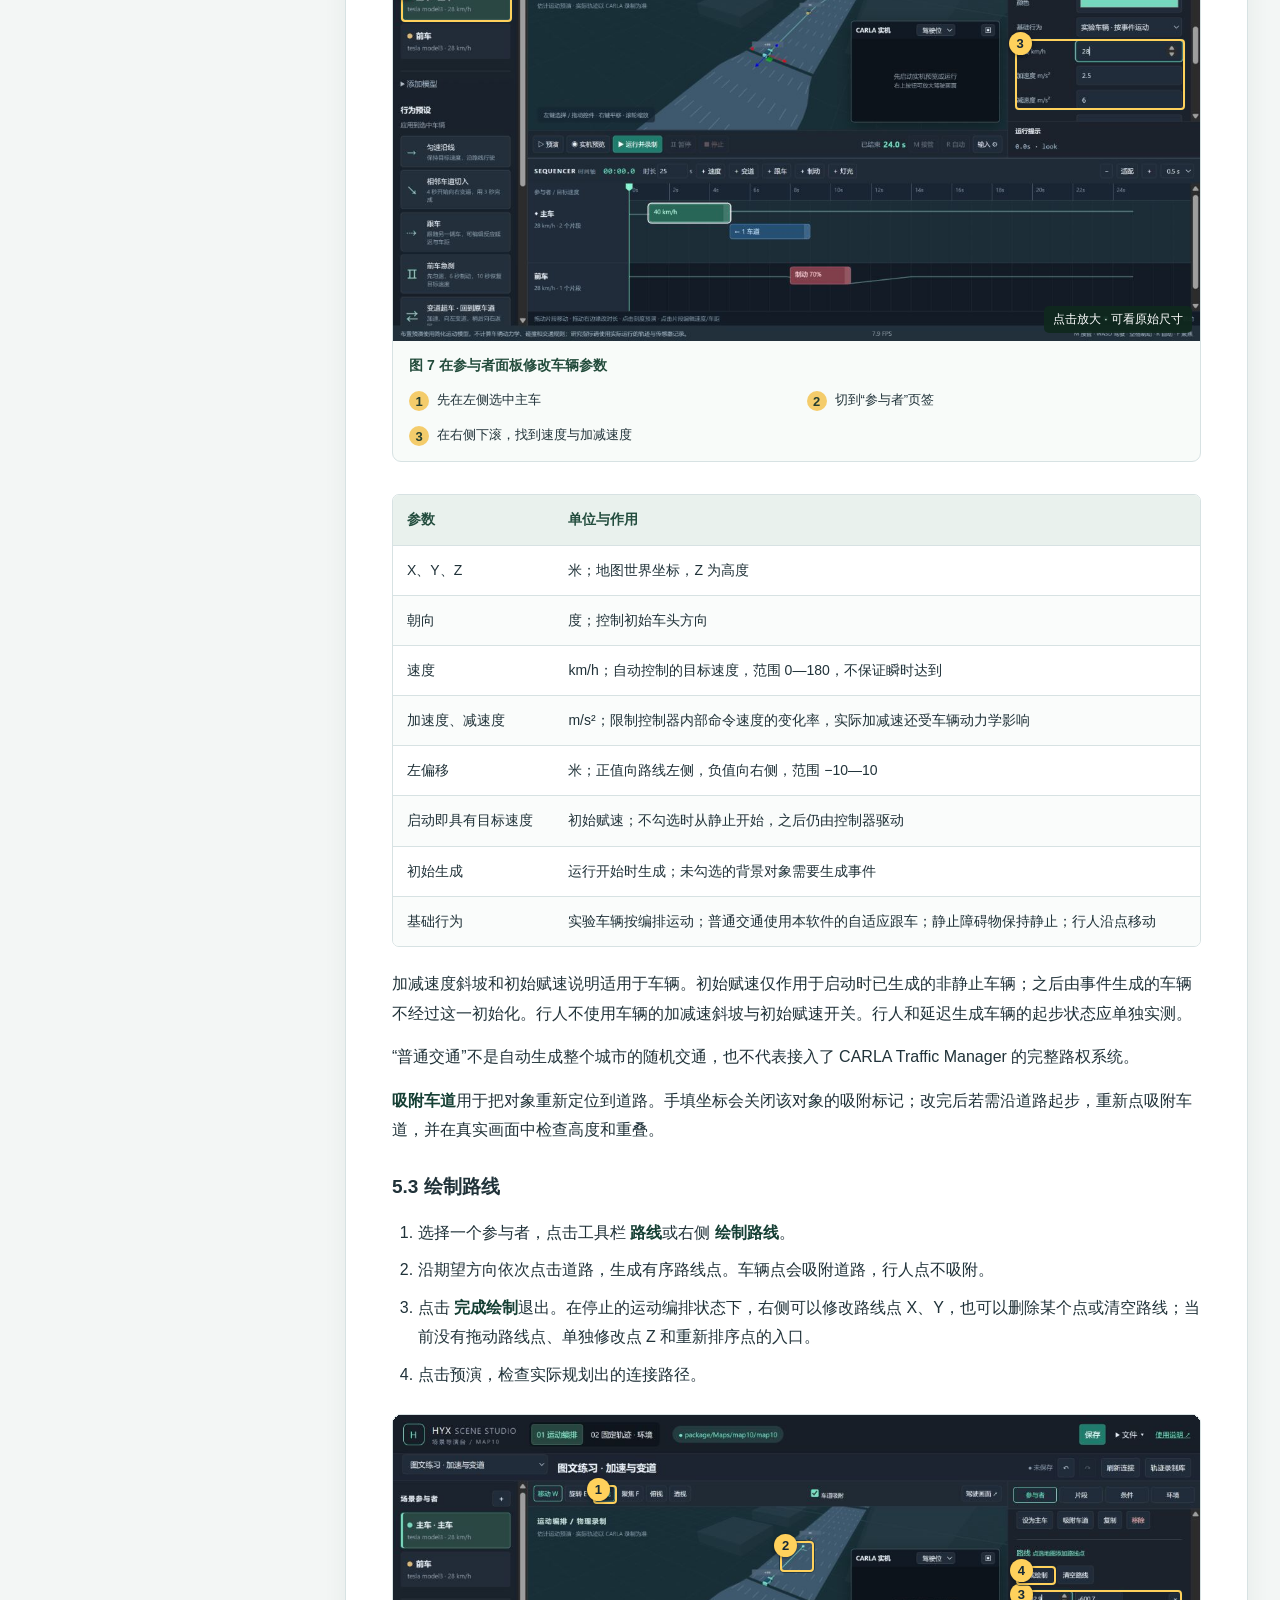
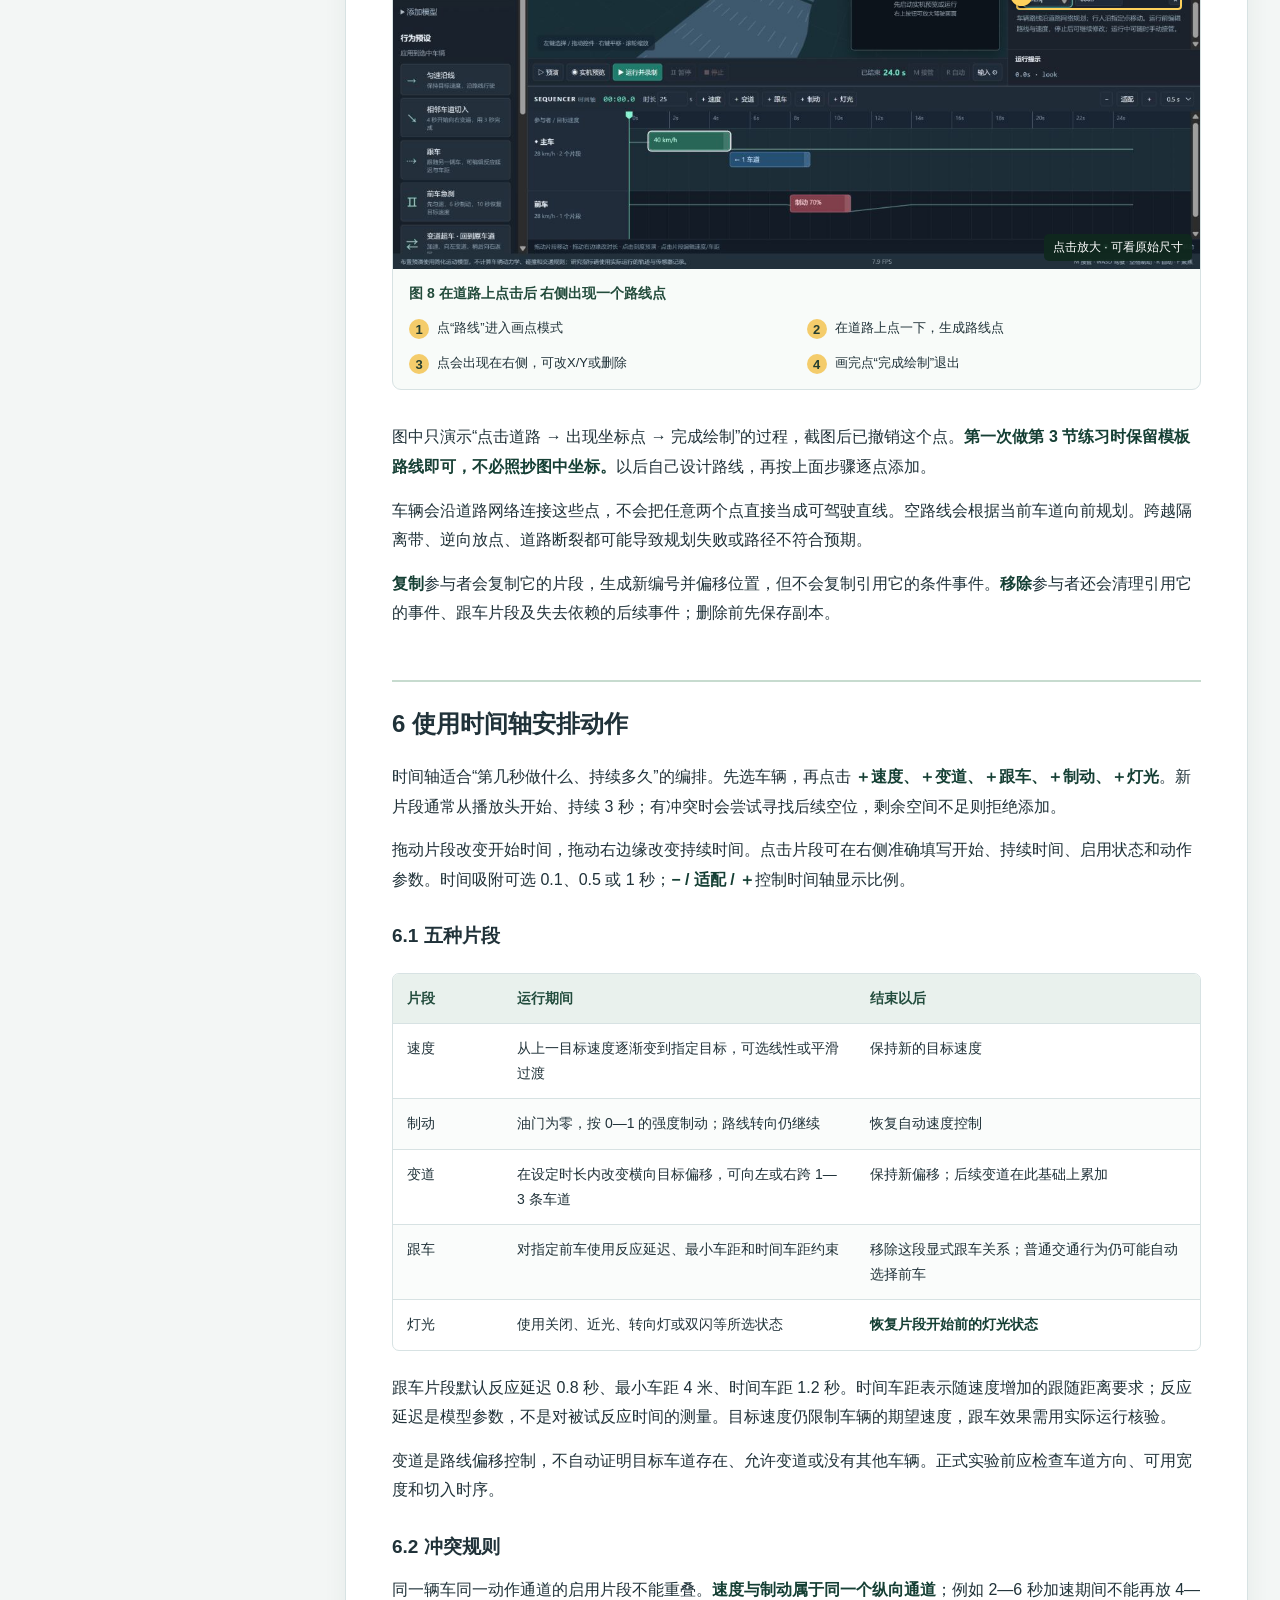
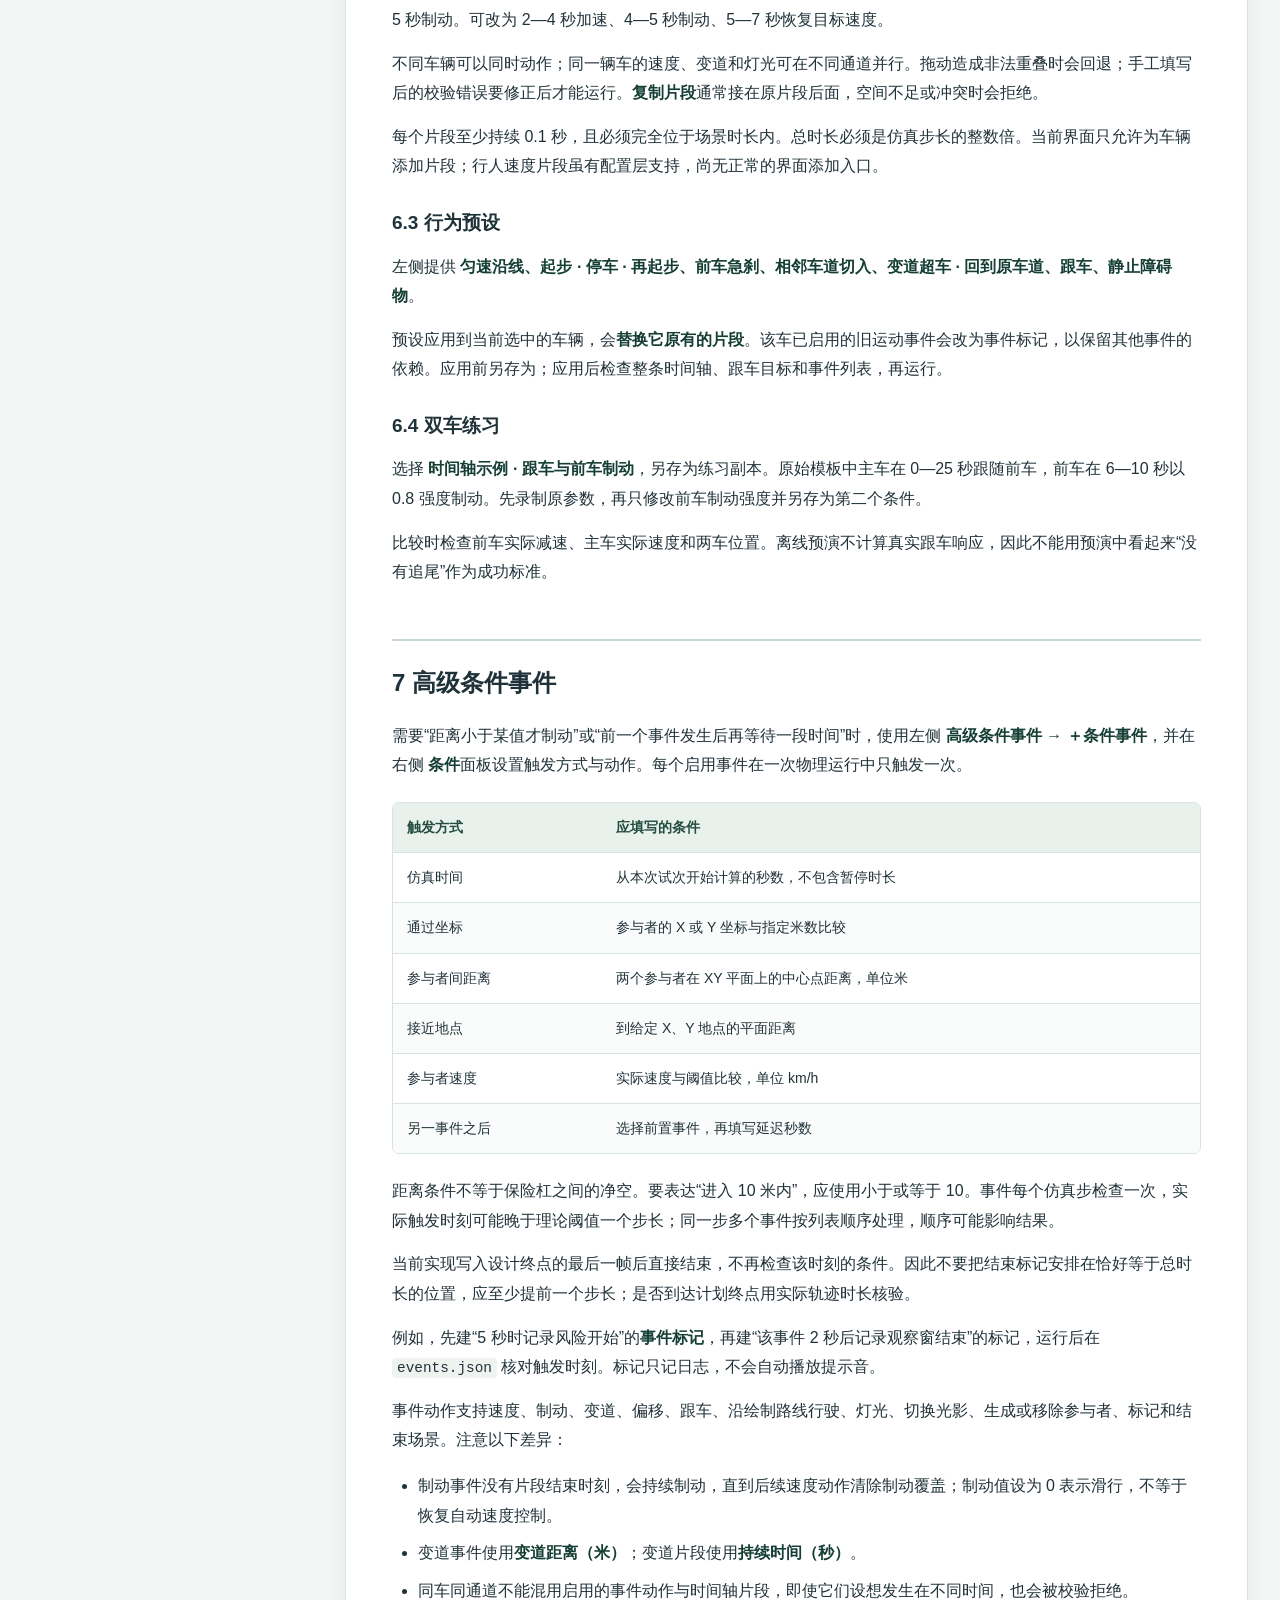
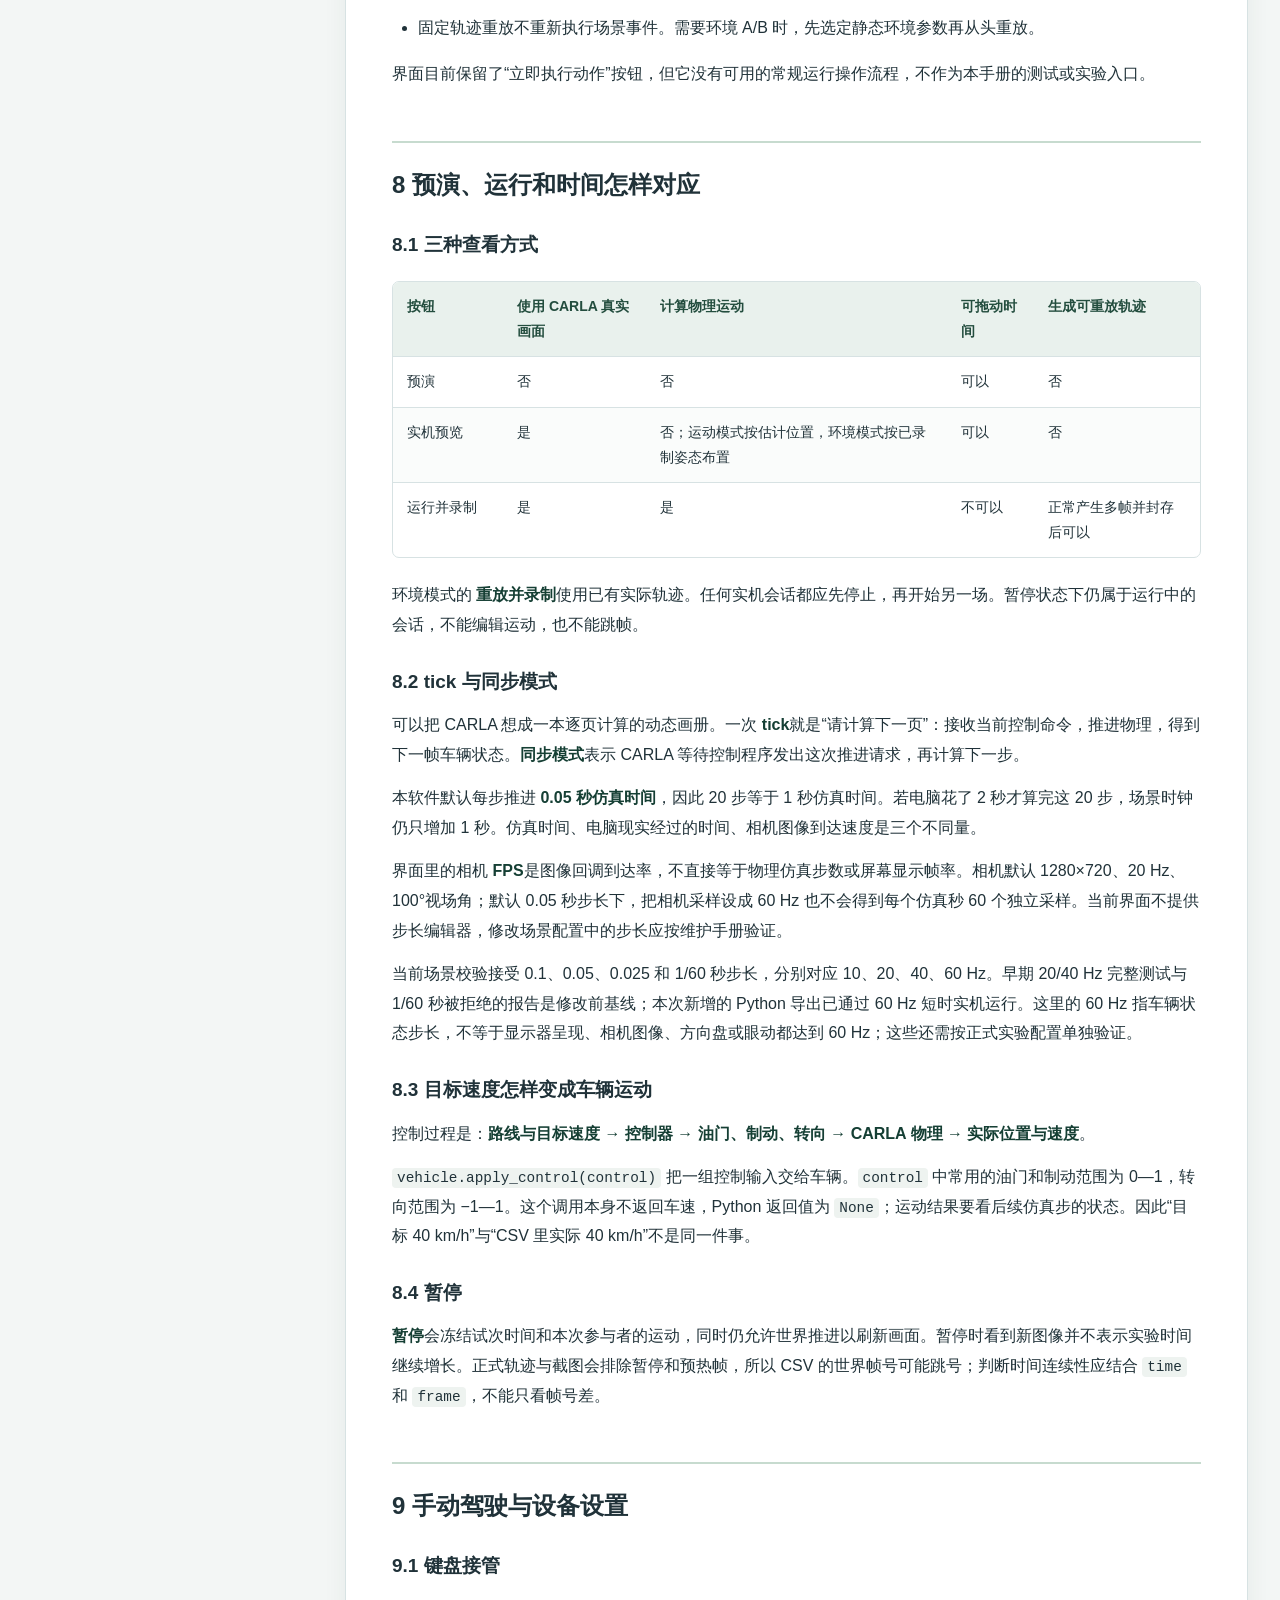
==== commit ff8f9448: "Add runnable Python scene exports, audited runtime fixes and manuals Include 60 Hz scene support, re" ====
--- a/scene_studio/web/guide.html
+++ b/scene_studio/web/guide.html
@@ -1,8 +1,811 @@
-<!doctype html><html lang="zh-CN"><meta charset="utf-8"><meta name="viewport" content="width=device-width,initial-scale=1"><title>HYX Scene Studio 使用说明</title><style>*{box-sizing:border-box}body{margin:0;background:#eef3f4;color:#203742;font:16px/1.85 "Microsoft YaHei",sans-serif}main{max-width:1100px;margin:auto;padding:35px 28px 80px}h1{font-size:40px;line-height:1.3}h2{font-size:25px;margin-top:0}section{padding:28px;background:white;border:1px solid #d7e2e6;border-radius:12px;margin:22px 0}a{color:#087b69}code{background:#eaf1f3;padding:2px 5px;border-radius:4px}pre{white-space:pre-wrap;overflow-wrap:anywhere;background:#17313d;color:#d4f1eb;padding:20px;border-radius:8px;font:13px/1.8 Consolas,monospace}.tag{font-size:12px;letter-spacing:2px;color:#178570}.flow{display:grid;grid-template-columns:repeat(3,1fr);gap:14px}.flow div{padding:18px;background:#edf6f3;border:1px solid #c8e0d7;border-radius:8px}.flow b{display:block;color:#0a7e68}.note{border-left:4px solid #cfaa4c;background:#fff7e5;padding:14px 18px}table{border-collapse:collapse;width:100%}th,td{padding:10px;text-align:left;vertical-align:top;border-bottom:1px solid #d5e2e6}small{color:#627d8b}li{margin:8px 0}kbd{font:13px Consolas,monospace;border:1px solid #b9cbd2;border-radius:4px;padding:2px 6px;background:#f3f6f7}.toc{display:flex;gap:15px;flex-wrap:wrap}@media(max-width:700px){.flow{grid-template-columns:1fr}main{padding:22px 15px}h1{font-size:29px}section{padding:20px}}</style><main><div class="tag">HYX SCENE STUDIO / 使用说明 / V2</div><h1>从运动编排，到固定轨迹的环境对照。</h1><p>编辑器通过 CARLA Python API 操作你已经启动的地图。左侧选择参与者与行为预设，中间布置车辆与路线，右侧编辑属性，底部按秒编排多车动作。</p><nav class="toc"><a href="#start">启动</a><a href="#motion">运动编排</a><a href="#environment">环境对照</a><a href="#manual">手动接管</a><a href="#files">文件与记录</a><a href="#limits">边界与排错</a><a href="/">返回编辑器 ↗</a></nav>
-<section id="start"><h2>1. 启动</h2><ol><li>启动 CARLA / UE 编辑器，打开 <b>map10</b>，点击 Play。API 默认地址为 <code>127.0.0.1:2000</code>。</li><li>在项目根目录运行 <code>Start-SceneStudio.cmd</code>，保持服务窗口打开。也可执行：<pre>python -m pip install -r requirements-studio.txt
-python -m scene_studio.server</pre></li><li>浏览器访问 <a href="http://127.0.0.1:8877/">http://127.0.0.1:8877/</a>。标题栏应显示当前地图名称。</li><li>首次使用可选“时间轴示例 · 加速与变道”或保留的 Scene1_01 等条件事件模板。服务器会从随代码附带的模板初始化缺失场景，不覆盖已有场景。</li></ol><p class="note">建议 Python 3.10、CARLA 0.9.15。编辑器不会自动切换地图。当前项目的 map10 为自定义地图，地图资产不包含在代码仓库中。运行时由本编辑器统一推进固定步长仿真，请停止其他正在调用 world.tick 的客户端。</p></section>
-<section id="motion"><h2>2. 运动编排：路线、速度与多车行为</h2><div class="flow"><div><b>01 布置</b>选择车型、位置与主车，绘制道路路线。</div><div><b>02 编排</b>应用行为预设，在时间轴上调整动作与目标速度。</div><div><b>03 录制</b>实机运行，保存实际位置、姿态、速度与输入控制。</div></div><ol><li>选择顶部“运动编排”。左侧点选车辆，使用中间的移动/旋转控件；“车道吸附”会将初始位置放到最近道路上。按 F 聚焦。</li><li>右侧设置初始速度、加减速度和初态。“启动即具有目标速度”是初始赋速，之后通过物理油门与刹车控制。未勾选则从静止开始。</li><li>点“路线”，依次在道路上点击路线点；右侧可修改点坐标或删除。车辆沿地图道路网络连接这些点。空路线会根据当前车道向前延伸。</li><li>从左侧应用匀速、起停、前车急刹、切入、超车、跟车或静止预设。主车与背景车都可使用。预设替换当前车辆的片段，并将其旧条件事件中的运动动作替换为标记，保留其他参与者的事件依赖；原始模板可重新加载。</li><li>底部点击“＋速度”等添加片段。拖动片段改变开始时刻，拖动右边缘改变持续时间。点击片段在右侧填写目标速度、方向、车距等。吸附精度可切换 0.1 / 0.5 / 1 秒。</li><li>点击“预演”观看编辑器估计的运动。点击时间刻度可查看任意时刻；“实机预览”则在 CARLA 中按预演位置布置并显示真实相机，可拖动时间查看。</li><li>点击“运行并录制”开始物理运行。运行中编排被冻结，可暂停、手动接管、调整环境或停止。结束后在“轨迹录制库”查看实际录制。</li></ol><table><thead><tr><th>片段</th><th>含义</th></tr></thead><tbody><tr><td>速度</td><td>从之前目标速度过渡到新目标，支持线性或平滑插值；结束后保持新目标。实际车辆仍受加减速与物理约束。</td></tr><tr><td>变道</td><td>在指定时长内平滑改变横向目标偏移，结束后保持新偏移。多个变道累加；需要在道路上选择存在且同向的目标车道。</td></tr><tr><td>跟车</td><td>指定前车、反应延迟、最小净车距和时间车距。该车目标速度同时作为速度上限；只在目标位于前方同车道时采用跟车约束。</td></tr><tr><td>制动</td><td>片段内施加 0–1 制动强度，期间油门为零；结束后恢复自动速度控制。速度和制动片段不允许时间重叠。</td></tr><tr><td>灯光</td><td>在片段内设置灯光位状态。结束后保持最后灯光状态；需要关闭时添加关闭灯光片段。</td></tr></tbody></table><p class="note">“预演”是路径与目标速度估计，不是物理仿真。跟车的真实速度、碰撞、条件事件和人工输入只能通过实机录制核验。时间轴中的车道偏移不是路权或避碰保证；编辑后应检查道路和风险时序。</p></section>
-<section id="environment"><h2>3. 环境对照：保持实际车辆轨迹</h2><ol><li>在运动编排模式完成一次录制。</li><li>点击“固定轨迹 · 环境”或“轨迹录制库”，选中基准。编辑器载入基准的车辆与时间轴并锁定。</li><li>右侧“环境”选择清晰日光、低角度日光、雨天或暮色等预设。可细调太阳角度、云量、雾、雨量、湿润、曝光、Gamma、Bloom 和运动模糊。</li><li>点击“重放并录制”。环境模式关闭录制车辆物理，逐帧提交记录的位置与姿态，显示的速度取自原录制。服务端会校验基准的运动字段，拒绝夹带位置、路线、速度或时间轴变化。</li><li>预览或运行中也可点“应用到实机预览”即时更新天气与相机；完整 A/B 对照建议先停止，选定参数后从头重放。</li><li>到运行文件夹比较相同时间的 <code>shot_0002000.jpg</code> 等截图。时间单位为毫秒，示例是第 2 秒。日志记录应用环境的时刻。</li></ol><p class="note">这是记录位置的确定性重放，适合把车辆运动固定后比较视觉环境。它不是在不同天气下重新计算轮胎、摩擦与碰撞的物理仿真；湿润参数也不会自动修改轮胎摩擦。相机可能因渲染负载丢帧，比较截图须使用确实存在的相同时间点。</p><p>要修改车辆行为，点“运动编排”生成一个可编辑副本，修改后重新录制。录制 JSON 与场景 JSON 必须一起保留，单独导出环境场景不包含基准轨迹数据。</p></section>
-<section id="manual"><h2>4. 主车随时接管</h2><p>在物理运行或固定轨迹重放期间，点击“M 接管”或按 <kbd>M</kbd>。驾驶画面会放大，HUD 显示当前控制权。接管优先级高于所有时间轴动作；只有“R 自动”会主动交还控制权。</p><table><thead><tr><th>输入</th><th>作用</th></tr></thead><tbody><tr><td><kbd>M</kbd></td><td>请求手动接管；默认键盘，也可使用已选择的手柄/方向盘。</td></tr><tr><td><kbd>W</kbd> / <kbd>S</kbd></td><td>油门 / 制动。</td></tr><tr><td><kbd>A</kbd> / <kbd>D</kbd></td><td>向左 / 向右转向。</td></tr><tr><td><kbd>Space</kbd></td><td>手动时全制动；停止运行时播放/暂停编辑器预演。</td></tr><tr><td><kbd>R</kbd></td><td>恢复物理自动跟随路线，不跳回原录制位置。</td></tr><tr><td><kbd>Ctrl+S</kbd> / <kbd>Ctrl+Z</kbd> / <kbd>Ctrl+Y</kbd></td><td>保存 / 撤销 / 重做编排。</td></tr></tbody></table><p>浏览器必须保持焦点。切换窗口、断开设备或超过约 0.35 秒未收到有效输入时，车辆进入制动；控制权仍保持手动。重新点击接管恢复输入。服务器使用控制权代数与序号拒绝旧输入包。</p><p class="note">环境重放中接管会恢复主车物理，立即标记为“主车轨迹已偏离基准”。背景车继续按基准重放。恢复自动也不会抹掉该标记或把主车传送回原位置，因此这次记录不能再宣称主车轨迹完全一致。</p><h3>手柄与方向盘</h3><p>点击“输入 ⚙”，连接设备并按一次按钮，观察设备列表。设置设备序号、转向轴、中心、半量程与死区；踏板可选择按钮或轴。轴踏板要分别填写完全松开与踩到底的原始值，可支持正向或反向轴。保存后重新接管。先在低速空场景确认方向与踏板响应。</p><p><small>当前开发机器未连接手柄/方向盘，实机接管测试使用键盘与 API 输入。浏览器 Gamepad API 兼容性取决于设备与浏览器；不包含 Logitech 力反馈 SDK 集成。布置预览不进行手动驾驶，请启动运行。</small></p></section>
-<section id="files"><h2>5. 保存、导出与运行记录</h2><table><thead><tr><th>路径</th><th>内容</th></tr></thead><tbody><tr><td><code>studio_data/scenes/*.json</code></td><td>保存的场景。再次保存前会备份旧版本到 history。</td></tr><tr><td><code>studio_data/runs/&lt;运行编号&gt;/scene.json</code></td><td>启动时的场景配置。</td></tr><tr><td><code>take.json</code> + <code>trajectory.jsonl</code></td><td>录制元数据、基准配置与每一仿真帧的实际状态。两个文件共同组成可重放轨迹。</td></tr><tr><td><code>telemetry.csv</code></td><td>时间、世界帧号、控制权、实际姿态、速度、油门、制动与转向。环境模式速度来源标记为 recorded。</td></tr><tr><td><code>events.json</code> / <code>console.txt</code></td><td>事件触发、接管、碰撞、失败与清理记录。</td></tr><tr><td><code>shot_*.jpg</code></td><td>按整数场景秒保存的实机相机截图。</td></tr></tbody></table><p>顶部“文件”菜单可导入/导出场景 JSON。另存为会创建新场景。运行数据、被试数据、缓存和本地历史不应上传代码仓库。分享环境对照时，需另外传递相应运行目录并保持其编号一致。</p></section>
-<section id="limits"><h2>6. 运行边界与排错</h2><ul><li><b>连接失败：</b>确认 CARLA 已 Play、API 端口 2000 可访问；点击刷新连接。</li><li><b>位置被占用：</b>检查两辆车是否重叠、是否放在路面内。停止后调整位置或使用车道吸附。</li><li><b>路线不连通：</b>将路线点放在连通道路上，避免跨越隔离带或地图断点。</li><li><b>片段超出时长或重叠：</b>右侧填写合法时间，先延长场景再添加后续片段。同一动作通道及速度/制动重叠会被拒绝。</li><li><b>天空/湿地面与预期不同：</b>map10 的导入材质与天空蓝图对 CARLA 天气参数支持有限。雨量与湿润数值成功应用不意味着每块材质都会出现积水反射；此代码未重建 UE 材质资产。</li><li><b>帧率：</b>编辑器默认固定步长 0.05 秒、20 Hz 仿真。慢机可能比墙钟慢，HUD 相机 FPS 是到达率，不等于前述四相机性能测试结果。</li><li><b>停止与清理：</b>停止按钮等待工作进程销毁自身创建的参与者与相机，再恢复原世界步长和天气。不要强杀 UE 或运行进程。若发生硬崩溃，请检查 CARLA 世界设置后再启动。</li><li><b>实验使用：</b>原 Scene 模板的条件事件仍保留，但新物理控制器并不保证与旧脚本的运动完全相同。正式实验需核验风险显现时刻、间距、碰撞与接管时序。</li></ul></section></main></html>+<!doctype html>
+<!-- Generated by tools/build_manuals.py from docs/user-manual.md. Edit the Markdown source. -->
+<html lang="zh-CN"><head><meta charset="utf-8"><meta name="viewport" content="width=device-width, initial-scale=1">
+<meta name="description" content="HYX Scene Studio 用户手册：操作流程 · 实验记录 · 环境对照"><title>用户手册 · HYX Scene Studio</title><style>
+:root{color-scheme:light;--ink:#203239;--muted:#587078;--line:#d7e2e3;--green:#086b58;--paper:#fff;--bg:#f3f6f5}
+*{box-sizing:border-box}html{scroll-padding-top:90px}body{margin:0;color:var(--ink);background:var(--bg);font:16px/1.85 "Microsoft YaHei","Noto Sans CJK SC",sans-serif}
+a{color:var(--green);text-underline-offset:3px}a:hover{text-decoration-thickness:2px}a:focus-visible,button:focus-visible,summary:focus-visible{outline:3px solid #cb9619;outline-offset:4px}
+.topbar{position:sticky;top:0;z-index:5;min-height:64px;padding:12px 28px;display:flex;align-items:center;justify-content:space-between;gap:20px;background:#153d35;color:white;border-bottom:1px solid #295046}
+.brand{font-weight:700;letter-spacing:.04em}.topbar a{color:#f0fff7;text-decoration:none}.actions{display:flex;align-items:center;gap:20px;font-size:14px}.actions button{font:inherit;padding:5px 12px;border:1px solid #72998d;border-radius:6px;background:transparent;color:white;cursor:pointer}
+.layout{max-width:1510px;margin:auto;display:grid;grid-template-columns:275px minmax(0,1fr);gap:38px;padding:30px 32px 80px}.sidebar{position:sticky;top:92px;align-self:start;max-height:calc(100vh - 118px);overflow-y:auto;padding-right:14px;scrollbar-width:thin}
+.manual-switch{display:grid;gap:8px;margin-bottom:22px}.manual-switch a{padding:8px 12px;border-radius:6px;text-decoration:none;border:1px solid var(--line);font-size:14px}.manual-switch a[aria-current=page]{background:#e0eee7;color:#154c3d;font-weight:bold;border-color:#b4cfbd}
+.toc-title,summary{font-size:13px;color:var(--muted);font-weight:bold;letter-spacing:.08em}.toc ul{padding:0;margin:12px 0;list-style:none}.toc li{margin:5px 0;line-height:1.6}.toc a{display:block;text-decoration:none;font-size:13px;padding:5px 10px;border-left:2px solid transparent;color:var(--muted)}.toc a:hover,.toc a.active{color:var(--green);background:#e9f0eb;border-left-color:var(--green)}
+.article-shell{min-width:0;background:var(--paper);padding:34px 46px 50px;border:1px solid var(--line);border-radius:10px;box-shadow:0 5px 24px #173d3510}.kicker{color:var(--green);font-size:13px;font-weight:bold;letter-spacing:.07em;margin:0 0 6px}.subtitle{color:var(--muted);font-size:14px;margin:0 0 24px}
+h1{font-size:32px;line-height:1.4;letter-spacing:-.025em;margin:10px 0 22px}h2{font-size:24px;line-height:1.5;margin:52px 0 20px;padding-top:24px;border-top:2px solid #c7dbcf}h3{font-size:19px;line-height:1.5;margin:28px 0 14px}p{margin:14px 0}li{margin:8px 0}ol,ul{padding-left:1.6em}li>p{margin:7px 0}strong{font-weight:700;color:#153f34}
+code{font: .9em/1.7 Consolas,"Microsoft YaHei",monospace;background:#eef3f0;padding:2px 5px;border-radius:4px;overflow-wrap:anywhere}pre{padding:20px 22px;border-radius:8px;background:#183931;color:#edf7ef;overflow-x:auto;font-size:14px;line-height:1.8}pre code{background:none;color:inherit;padding:0;overflow-wrap:normal;white-space:pre}blockquote{margin:20px 0;padding:8px 18px;border-left:4px solid #92b99c;background:#f0f7f1}
+.table-scroll{overflow-x:auto;margin:22px 0;border:1px solid var(--line);border-radius:7px}table{border-collapse:collapse;width:100%;font-size:14px;line-height:1.8}th,td{padding:12px 14px;text-align:left;vertical-align:top;border-bottom:1px solid var(--line);overflow-wrap:anywhere}th{background:#e9f1ed;color:#234d3e;font-weight:700}tr:last-child td{border-bottom:0}tbody tr:nth-child(even){background:#fafcfb}td:first-child{min-width:110px}td code{font-size:13px}a[data-repo-path]{cursor:help;color:#294f48;text-decoration:underline dotted;font-family:Consolas,"Microsoft YaHei",monospace}
+.doc-footer{border-top:1px solid var(--line);padding-top:22px;margin-top:50px;color:var(--muted);font-size:13px}.mobile-toc{display:none}.source-note{font-size:13px;color:var(--muted)}.skip{position:fixed;left:12px;top:-70px;padding:8px;background:#fff;z-index:20}.skip:focus{top:8px}
+.manual-figure{margin:25px 0 32px;border:1px solid var(--line);border-radius:9px;overflow:hidden;background:#f8fbf9}.shot-button{display:block;width:100%;padding:0;border:0;background:#17202b;cursor:zoom-in;position:relative;text-align:left}.shot-canvas{position:relative;display:block;width:100%;line-height:0}.shot-canvas img{display:block;width:100%;height:auto}.shot-mark{position:absolute;border:2px solid #ffd15c;border-radius:4px;box-shadow:0 0 0 1px #152c35aa;pointer-events:none}.shot-mark b{position:absolute;left:-8px;top:-9px;display:grid;place-items:center;width:23px;height:23px;background:#ffd15c;color:#162936;border-radius:50%;font:bold 13px/1 sans-serif;box-shadow:0 1px 4px #0007}.zoom-hint{position:absolute;right:8px;bottom:8px;padding:4px 9px;background:#10281eed;color:white;border-radius:5px;font:12px/1.6 sans-serif}.manual-figure figcaption{padding:12px 16px 3px;font-size:14px;font-weight:bold;color:#224b3b}.shot-legend{list-style:none;counter-reset:step;padding:2px 16px 10px!important;margin:0;display:grid;grid-template-columns:1fr 1fr;gap:3px 20px;font-size:13px;line-height:1.7}.shot-legend li{counter-increment:step;position:relative;padding-left:28px;margin:5px 0}.shot-legend li:before{content:counter(step);position:absolute;left:0;top:2px;display:grid;place-items:center;width:20px;height:20px;background:#f4cc6b;color:#253e30;border-radius:50%;font-weight:bold}
+.shot-dialog{width:96vw;max-width:1500px;max-height:94vh;padding:0;border:1px solid #577d6c;border-radius:10px;background:#13251f;color:#fff}.shot-dialog::backdrop{background:#071811d9}.viewer-toolbar{display:flex;align-items:center;justify-content:space-between;gap:10px;padding:10px 16px;font-size:14px}.viewer-toolbar button{padding:7px 13px;border:1px solid #88ac99;border-radius:5px;background:#294a3b;color:#fff;cursor:pointer}.viewer-pan{overflow:auto;max-height:calc(94vh - 105px);background:#111b25}.viewer-pan .shot-canvas{margin:auto}.viewer-pan.original .shot-canvas{width:1280px;max-width:none}.viewer-note{margin:0;padding:8px 16px;font-size:12px;color:#ccdfd2}
+@media(max-width:760px){.shot-legend{grid-template-columns:1fr}.shot-mark{border-width:1px}.shot-mark b{width:18px;height:18px;font-size:11px;left:-5px;top:-6px}.viewer-toolbar{font-size:12px;flex-wrap:wrap}.zoom-hint{font-size:10px}}
+@media print{.shot-button{break-inside:avoid}.manual-figure{break-inside:avoid}.zoom-hint,.shot-dialog{display:none}.shot-mark{border-color:#9b6600}.shot-legend{font-size:9pt}}
+@media(min-width:1600px){.article-shell{padding-left:62px;padding-right:62px}}
+@media(max-width:1000px){.layout{grid-template-columns:220px minmax(0,1fr);gap:22px;padding:24px 20px 60px}.article-shell{padding:28px}.topbar{padding:12px 20px}h1{font-size:28px}}
+@media(max-width:760px){.topbar{position:static;padding:12px 16px;flex-wrap:wrap;gap:8px}.brand{font-size:15px}.actions{gap:16px;font-size:13px}.layout{display:block;padding:16px 12px 40px}.sidebar{position:static;max-height:none;padding:0}.sidebar>.toc-title,.sidebar>.toc{display:none}.manual-switch{grid-template-columns:1fr 1fr;gap:8px;margin:0 0 14px}.manual-switch a{font-size:13px;padding:8px}.mobile-toc{display:block;border:1px solid var(--line);padding:10px 14px;border-radius:6px;margin-bottom:14px}.article-shell{padding:22px 18px}.kicker{font-size:11px}h1{font-size:26px}h2{font-size:22px;margin-top:38px}h3{font-size:18px}body{font-size:15px}table{min-width:540px}pre{padding:14px;font-size:12px}html{scroll-padding-top:16px}}
+@media print{body{background:#fff;color:#000;font-size:10.5pt;line-height:1.65}.topbar,.sidebar,.skip{display:none}.layout{display:block;padding:0;max-width:none}.article-shell{padding:0;border:none;box-shadow:none}.subtitle,.kicker{font-size:9pt}h1{font-size:24pt}h2{font-size:17pt;margin-top:24pt;padding-top:12pt;break-after:avoid}h3{font-size:13pt;break-after:avoid}pre{white-space:pre-wrap;background:#f1f4f1;color:#111}pre code{white-space:pre-wrap}table{min-width:0;font-size:9pt}thead{display:table-header-group}tr{break-inside:avoid}.table-scroll{overflow:visible;border:0}a{color:#000;text-decoration:none}.doc-footer{font-size:9pt}}
+</style></head>
+<body><a class="skip" href="#content">跳到正文</a>
+<header class="topbar"><span class="brand">HYX SCENE STUDIO <span aria-hidden="true"> / </span> 文档</span><div class="actions"><a href="/">返回编辑器</a><button type="button" onclick="window.print()">打印 / 存为 PDF</button></div></header>
+<div class="layout"><aside class="sidebar" aria-label="手册导航"><nav class="manual-switch"><a href="guide.html" aria-current="page">用户手册</a><a href="maintenance.html">开发维护手册</a></nav><div class="toc-title">本页目录</div><div class="toc">
+<ul>
+<li><a href="#1">1 软件能做什么</a></li>
+<li><a href="#2">2 启动与退出</a></li>
+<li><a href="#3">3 第一次完成一段录制</a></li>
+<li><a href="#4">4 认识界面和保存方式</a></li>
+<li><a href="#5">5 布置参与者和路线</a></li>
+<li><a href="#6">6 使用时间轴安排动作</a></li>
+<li><a href="#7">7 高级条件事件</a></li>
+<li><a href="#8">8 预演、运行和时间怎样对应</a></li>
+<li><a href="#9">9 手动驾驶与设备设置</a></li>
+<li><a href="#10">10 固定轨迹做环境对照</a></li>
+<li><a href="#11">11 找到并理解运行数据</a></li>
+<li><a href="#12">12 毕设实验建议流程</a></li>
+<li><a href="#13">13 实验中减少等待和卡顿</a></li>
+<li><a href="#14">14 版本验收与使用边界</a></li>
+<li><a href="#15">15 常见问题</a></li>
+<li><a href="#16">16 快捷键与术语速查</a></li>
+</ul>
+</div>
+<details class="mobile-toc"><summary>展开本页目录</summary><div class="toc">
+<ul>
+<li><a href="#1">1 软件能做什么</a></li>
+<li><a href="#2">2 启动与退出</a></li>
+<li><a href="#3">3 第一次完成一段录制</a></li>
+<li><a href="#4">4 认识界面和保存方式</a></li>
+<li><a href="#5">5 布置参与者和路线</a></li>
+<li><a href="#6">6 使用时间轴安排动作</a></li>
+<li><a href="#7">7 高级条件事件</a></li>
+<li><a href="#8">8 预演、运行和时间怎样对应</a></li>
+<li><a href="#9">9 手动驾驶与设备设置</a></li>
+<li><a href="#10">10 固定轨迹做环境对照</a></li>
+<li><a href="#11">11 找到并理解运行数据</a></li>
+<li><a href="#12">12 毕设实验建议流程</a></li>
+<li><a href="#13">13 实验中减少等待和卡顿</a></li>
+<li><a href="#14">14 版本验收与使用边界</a></li>
+<li><a href="#15">15 常见问题</a></li>
+<li><a href="#16">16 快捷键与术语速查</a></li>
+</ul>
+</div>
+</details></aside>
+<main id="content" class="article-shell"><p class="kicker">HYX SCENE STUDIO · 用户手册</p><p class="subtitle">操作流程 · 实验记录 · 环境对照</p><h1 id="hyx-scene-studio">HYX Scene Studio 用户手册</h1>
+<p>适用版本：界面教程以 2026 年 10 月 10 日的审核版本为基础，研究使用边界已按 2026 年 10 月 17 日实测补充。运行环境为 Windows、Python 3.10、CARLA 0.9.15，以及项目自定义的 map10 地图。</p>
+<p>本手册面向编排驾驶场景、采集车辆轨迹、进行视觉环境对照和手动接管实验的使用者。<strong>第一次用，先完成第 2 节启动，再照着<a href="#3">第 3 节的五步截图</a>做一次录制。</strong>想先认按钮，可看<a href="#4">第 4 节界面总览</a>。修改实验条件时查第 5—10 节；准备正式实验时重点阅读第 11—14 节。代码修改、接口调用和故障恢复见<a href="maintenance.html">开发维护手册</a>。</p>
+<p>图中黄色框的编号对应图下说明；<strong>点击图片可以放大，再点“原始尺寸”看清小字</strong>。截图来自本机真实操作，场景名称、运行编号和时钟会随你的操作变化。截图用的副本叫“图文练习 · 加速与变道”，原模板保留不动。</p>
+<h2 id="1">1 软件能做什么</h2>
+<p>HYX Scene Studio 是 CARLA 的本地控制界面。你在浏览器中安排车辆、路线和动作，软件通过 CARLA 运行它们，并保存实际发生的运动与控制数据。CARLA 必须事先启动。</p>
+<p>软件有两种工作方式：</p>
+<div class="table-scroll"><table>
+<thead>
+<tr>
+<th>工作方式</th>
+<th>适用任务</th>
+<th>车辆怎样运动</th>
+<th>主要结果</th>
+</tr>
+</thead>
+<tbody>
+<tr>
+<td>运动编排</td>
+<td>设计跟车、急刹、切入等场景，进行手动接管</td>
+<td>控制器输出油门、制动和转向，由 CARLA 物理计算运动</td>
+<td>实际轨迹、控制量、事件、截图</td>
+</tr>
+<tr>
+<td>固定轨迹 · 环境</td>
+<td>保持车辆运动，比较光照、天气和相机画面</td>
+<td>按已录制的位置和姿态逐帧重放</td>
+<td>相同运动条件下的视觉记录</td>
+</tr>
+</tbody>
+</table></div>
+<p>一次典型研究流程是：<strong>复制模板 → 修改场景 → 预演检查 → 实机录制 → 核验数据 → 锁定轨迹 → 改变环境并重放</strong>。</p>
+<p>固定轨迹适合视觉 A/B 对照。它不会重新计算雨天轮胎摩擦，也不会让背景车辆自动避让接管后的主车。需要比较车辆动力学时，应分别进行物理运行并核对实际轨迹。</p>
+<h2 id="2">2 启动与退出</h2>
+<h3 id="21">2.1 日常启动</h3>
+<ol>
+<li>在 CARLA / UE 编辑器中打开 map10，点击 <strong>Play</strong>。预期地图路径为 <code>package/Maps/map10/map10</code>，CARLA API 默认端口为 <code>2000</code>。</li>
+<li>双击项目根目录的 <code>Start-SceneStudio.cmd</code>，保持打开的服务窗口运行。</li>
+<li>浏览器打开 <code>http://127.0.0.1:8877/</code>。顶部连接栏应显示当前地图名称，中间应出现道路和场景参与者。</li>
+<li>CARLA 启动较晚时，点击 <strong>刷新连接</strong>。</li>
+</ol>
+<p>默认地址是 8877。本机本轮验收启动的更新服务使用 <strong>8879</strong>，可访问 <code>http://127.0.0.1:8879/</code>；维护者指定了其他端口时，以实际启动地址为准。不同端口的旧服务可能加载不同版本代码，正式实验应只使用确认过的那个服务。</p>
+<p>软件不会自动切换地图。开始运行前，CARLA 应处于异步模式并开启渲染；其他会推进仿真的客户端应先停止。启动时提示地图不匹配或世界已被同步客户端占用，应先解决提示，再运行场景。</p>
+<h3 id="22">2.2 新电脑首次安装</h3>
+<p>代码仓库不包含 map10 的 UE 地图资产。先准备匹配的 CARLA 与地图工程，再在项目目录中执行：</p>
+<pre><code class="language-powershell">python -m venv .venv
+.\.venv\Scripts\python.exe -m pip install -r requirements-studio.txt
+.\.venv\Scripts\python.exe -m scene_studio.server
+</code></pre>
+<p>这里的 <code>python</code> 应为 Python 3.10。日常使用不需要重复安装依赖。双击启动脚本时，会优先使用项目 <code>.venv</code>，然后尝试本机已配置的 Python。</p>
+<h3 id="23">2.3 正常退出</h3>
+<p>先点击 <strong>停止</strong>，等待状态变为 <strong>已结束</strong>或明确的错误状态，再关闭服务窗口。正常结束会清理本次创建的车辆、相机等对象，恢复进入会话前的天气与世界设置。</p>
+<p>关闭浏览器不等于停止后台仿真。若关闭了页面，重新打开同一服务地址查看会话状态。异常断电或进程崩溃的恢复方法见第 15 节和开发维护手册。</p>
+<h2 id="3">3 第一次完成一段录制</h2>
+<p>先用自带模板走通一次，不用新建车辆、输入坐标或画路线。这一轮只做：<strong>选模板 → 保存副本 → 看动作 → 实机录制 → 找到记录</strong>。</p>
+<h3 id="31">3.1 选模板并保存自己的副本</h3>
+<p>在左上角场景下拉框选择 <strong>时间轴示例 · 加速与变道</strong>。点右上 <strong>文件 → 另存为</strong>，再把上方名称改成“图文练习 · 加速与变道”，点 <strong>保存</strong>。</p>
+<figure class="manual-figure"><button class="shot-button" type="button" aria-label="放大：图 1 从场景模板另存一份练习副本"><span class="shot-canvas"><img src="manual-assets/02-file-copy.png" alt="图 1 从场景模板另存一份练习副本" width="1280" height="720" loading="lazy"><span class="shot-mark" aria-hidden="true" style="left:1.172%;top:8.889%;width:17.891%;height:4.028%"><b>1</b></span><span class="shot-mark" aria-hidden="true" style="left:89.453%;top:1.944%;width:4.453%;height:5.000%"><b>2</b></span><span class="shot-mark" aria-hidden="true" style="left:83.281%;top:13.194%;width:10.000%;height:5.000%"><b>3</b></span></span><span class="zoom-hint">点击放大 · 可看原始尺寸</span></button><figcaption>图 1 从场景模板另存一份练习副本</figcaption><ol class="shot-legend"><li>先选“时间轴示例 · 加速与变道”</li><li>点顶部“文件”展开菜单</li><li>点“另存为”，然后改名并保存</li></ol></figure>
+<p><strong>做对后看到什么：</strong>上方名称变成你的练习名称，旁边显示“已保存”，底部总时长是 25 秒。若本地模板以前被修改过，先检查实际参数，不要只按名称判断。</p>
+<h3 id="32">3.2 点一下片段 看懂车辆什么时候动作</h3>
+<p>在底部 <strong>主车</strong>这一行，点绿色的 <strong>40 km/h</strong>片段。右侧切换到片段属性，能看到 <strong>开始 1 秒、持续 4 秒、目标速度 40 km/h</strong>。这表示第 1—5 秒逐渐提高目标速度，之后保持；第一次练习保留这些数值即可。</p>
+<figure class="manual-figure"><button class="shot-button" type="button" aria-label="放大：图 2 点击时间轴片段后 在右侧查看或修改参数"><span class="shot-canvas"><img src="manual-assets/03-speed-clip.png" alt="图 2 点击时间轴片段后 在右侧查看或修改参数" width="1280" height="720" loading="lazy"><span class="shot-mark" aria-hidden="true" style="left:31.406%;top:69.444%;width:10.625%;height:4.722%"><b>1</b></span><span class="shot-mark" aria-hidden="true" style="left:77.031%;top:27.083%;width:21.016%;height:10.417%"><b>2</b></span><span class="shot-mark" aria-hidden="true" style="left:77.031%;top:38.333%;width:20.938%;height:5.000%"><b>3</b></span><span class="shot-mark" aria-hidden="true" style="left:41.484%;top:73.889%;width:10.469%;height:4.167%"><b>4</b></span></span><span class="zoom-hint">点击放大 · 可看原始尺寸</span></button><figcaption>图 2 点击时间轴片段后 在右侧查看或修改参数</figcaption><ol class="shot-legend"><li>点主车这一行的绿色速度片段</li><li>右侧：开始1秒、持续4秒</li><li>目标速度填40 km/h</li><li>蓝色变道片段是另一种动作，单独点击编辑</li></ol></figure>
+<p>主车蓝色片段表示第 5—9 秒向左变道；前车红色片段表示第 8—11 秒制动。<strong>先点哪个片段，右侧就编辑哪个片段</strong>。改完数值要保存。此处不需要再点“＋速度”，否则会多加一个片段。</p>
+<h3 id="33">3.3 先查看真实画面</h3>
+<p>点 <strong>预演</strong>只看简化车辆的大致运动，再点一次停止。点 <strong>实机预览</strong>后，等状态显示“布置预览”，中间的小相机窗口应出现真实道路。</p>
+<figure class="manual-figure"><button class="shot-button" type="button" aria-label="放大：图 3 实机预览会显示真实画面 但还没有物理录制"><span class="shot-canvas"><img src="manual-assets/06-live-preview.png" alt="图 3 实机预览会显示真实画面 但还没有物理录制" width="1280" height="720" loading="lazy"><span class="shot-mark" aria-hidden="true" style="left:21.406%;top:54.306%;width:5.625%;height:4.722%"><b>1</b></span><span class="shot-mark" aria-hidden="true" style="left:56.719%;top:29.722%;width:18.594%;height:22.361%"><b>2</b></span><span class="shot-mark" aria-hidden="true" style="left:57.344%;top:54.444%;width:6.641%;height:4.028%"><b>3</b></span><span class="shot-mark" aria-hidden="true" style="left:37.969%;top:54.583%;width:3.750%;height:4.167%"><b>4</b></span></span><span class="zoom-hint">点击放大 · 可看原始尺寸</span></button><figcaption>图 3 实机预览会显示真实画面 但还没有物理录制</figcaption><ol class="shot-legend"><li>点“实机预览”进入布置预览</li><li>这里出现CARLA真实画面</li><li>状态为“布置预览”，不是物理录制</li><li>先停止，再点“运行并录制”</li></ol></figure>
+<p><strong>做对后看到什么：</strong>小窗口里有 CARLA 道路画面，状态写“布置预览”。可以点时间刻度查看布置；要真正运行，先点 <strong>停止</strong>并等它结束。</p>
+<h3 id="34">3.4 运行并录制到终点</h3>
+<p>点绿色 <strong>运行并录制</strong>，等状态从“启动中”变成“运行中”。此时时钟前进、车辆实际运动、编辑按钮变灰。第一轮可以直接等到 <strong>25.0 秒</strong>自动结束。</p>
+<figure class="manual-figure"><button class="shot-button" type="button" aria-label="放大：图 4 运行中的暂停 继续与停止按钮"><span class="shot-canvas"><img src="manual-assets/07-running-paused.png" alt="图 4 运行中的暂停 继续与停止按钮" width="1280" height="720" loading="lazy"><span class="shot-mark" aria-hidden="true" style="left:27.188%;top:54.583%;width:6.250%;height:4.167%"><b>1</b></span><span class="shot-mark" aria-hidden="true" style="left:33.750%;top:54.583%;width:3.828%;height:4.167%"><b>2</b></span><span class="shot-mark" aria-hidden="true" style="left:57.656%;top:54.583%;width:6.172%;height:4.028%"><b>3</b></span><span class="shot-mark" aria-hidden="true" style="left:37.812%;top:54.583%;width:3.906%;height:4.167%"><b>4</b></span></span><span class="zoom-hint">点击放大 · 可看原始尺寸</span></button><figcaption>图 4 运行中的暂停 继续与停止按钮</figcaption><ol class="shot-legend"><li>从这里启动“运行并录制”</li><li>运行后可暂停；暂停后按钮显示“继续”</li><li>这里看运行状态与试次时间</li><li>需要提前结束时点停止</li></ol></figure>
+<p>图中为了展示按钮，已经在 <strong>14.1 秒暂停</strong>。如果你也点了暂停，再点 <strong>继续</strong>才能往下跑；暂停时钟不走是正常的。<strong>停止会提前结束这一段</strong>，不等于暂停。第一次练习不必接管，接管操作见第 9 节。</p>
+<h3 id="35">3.5 找到刚才录下来的内容</h3>
+<p>运行结束后，在左侧向下滚动，展开 <strong>最近运行</strong>。找你的练习名称：正式完成的记录应显示 <code>finished · 25.0s</code>。同名的 <code>0.0s</code>条目可能是刚才的布置预览，不要把它当成这段正式录制。</p>
+<figure class="manual-figure"><button class="shot-button" type="button" aria-label="放大：图 5 从左侧最近运行下载本次记录"><span class="shot-canvas"><img src="manual-assets/10-run-results.png" alt="图 5 从左侧最近运行下载本次记录" width="1280" height="720" loading="lazy"><span class="shot-mark" aria-hidden="true" style="left:1.016%;top:15.139%;width:13.828%;height:8.472%"><b>1</b></span><span class="shot-mark" aria-hidden="true" style="left:3.672%;top:18.889%;width:7.500%;height:2.778%"><b>2</b></span><span class="shot-mark" aria-hidden="true" style="left:93.203%;top:9.167%;width:5.859%;height:4.722%"><b>3</b></span></span><span class="zoom-hint">点击放大 · 可看原始尺寸</span></button><figcaption>图 5 从左侧最近运行下载本次记录</figcaption><ol class="shot-legend"><li>左侧最新的25.0秒记录是本次正式录制</li><li>轨迹、事件、配置分别可下载</li><li>轨迹录制库用于选择重放基准</li></ol></figure>
+<p><strong>轨迹</strong>下载车辆数据表，<strong>事件</strong>下载事件记录，<strong>配置</strong>下载本次场景参数。图中间的会话时钟在重新打开服务后可能显示“尚未运行”，此时仍可在左侧查看已经保存的历史记录。</p>
+<p>随后点上方 <strong>轨迹录制库</strong>，核对练习名称、运行编号与 25.0 秒实际时长。想保持这次运动、换一种光照，接着按<a href="#10">第 10 节的截图</a>操作。</p>
+<p>成功标准是：状态为 <strong>已结束</strong>、无运行异常、实际时长达到设计终点，且运行目录中的 <code>take.json</code> 同时显示 <code>complete: true</code> 和 <code>covers_scene_duration: true</code>。录制库出现记录本身不能证明已跑完全程，提前正常停止的记录也可能入库。</p>
+<p>当前本机还安装了 Case172 场景库。例如 <strong>P02 · 前车明显制动，主车跟停</strong> 的设计时长为 24 秒。该场景库的批量安装和验收工具见开发维护手册；新下载的项目不会仅靠打开页面就自动生成这 26 个场景。</p>
+<h2 id="4">4 认识界面和保存方式</h2>
+<h3 id="41">4.1 界面分区</h3>
+<p>先记住五个位置：<strong>左上选场景，左侧选车，右侧改参数，底部排动作，中间下方运行</strong>。右侧属性区和左侧列表都能各自滚动；找不到参数时，把鼠标放到对应区域再滚轮下翻。</p>
+<figure class="manual-figure"><button class="shot-button" type="button" aria-label="放大：图 6 编辑器主要操作区域"><span class="shot-canvas"><img src="manual-assets/01-overview.png" alt="图 6 编辑器主要操作区域" width="1280" height="720" loading="lazy"><span class="shot-mark" aria-hidden="true" style="left:1.094%;top:8.611%;width:18.047%;height:4.444%"><b>1</b></span><span class="shot-mark" aria-hidden="true" style="left:0.781%;top:15.139%;width:14.297%;height:24.722%"><b>2</b></span><span class="shot-mark" aria-hidden="true" style="left:76.562%;top:15.556%;width:22.656%;height:35.833%"><b>3</b></span><span class="shot-mark" aria-hidden="true" style="left:17.031%;top:60.000%;width:81.797%;height:36.389%"><b>4</b></span><span class="shot-mark" aria-hidden="true" style="left:17.188%;top:54.028%;width:22.812%;height:5.000%"><b>5</b></span></span><span class="zoom-hint">点击放大 · 可看原始尺寸</span></button><figcaption>图 6 编辑器主要操作区域</figcaption><ol class="shot-legend"><li>左上选场景</li><li>左侧选主车或前车</li><li>右侧改选中对象的参数</li><li>底部时间轴安排动作</li><li>这里预演、预览、录制和停止</li></ol></figure>
+<div class="table-scroll"><table>
+<thead>
+<tr>
+<th>区域</th>
+<th>用途</th>
+</tr>
+</thead>
+<tbody>
+<tr>
+<td>顶部模式栏</td>
+<td>切换运动编排与固定轨迹环境对照，查看连接，保存和导入导出</td>
+</tr>
+<tr>
+<td>场景名称栏</td>
+<td>选择已保存场景、改名、撤销重做、刷新连接、打开轨迹库</td>
+</tr>
+<tr>
+<td>左侧</td>
+<td>选择或添加参与者，应用行为预设，编辑高级条件事件，查看最近运行</td>
+</tr>
+<tr>
+<td>中间地图</td>
+<td>布置车辆、绘制路线、观察估计运动</td>
+</tr>
+<tr>
+<td>CARLA 实机窗口</td>
+<td>查看真实相机，切换驾驶位、追随和俯视视角</td>
+</tr>
+<tr>
+<td>右侧属性</td>
+<td>编辑选中的参与者、片段、条件或环境</td>
+</tr>
+<tr>
+<td>底部时间轴</td>
+<td>设置总时长，添加片段，改变片段开始时间与持续时间</td>
+</tr>
+<tr>
+<td>播放控制栏</td>
+<td>预演、实机预览、录制、暂停、停止、手动接管</td>
+</tr>
+</tbody>
+</table></div>
+<p>中间地图使用简化模型。道路形状来自地图道路数据，不等同于 CARLA 中每一条可见车道线；道路拓扑错误和材质上的车道线错误需要分别检查。</p>
+<p>地图中左键选择或操作控件，右键平移，滚轮缩放。<strong>聚焦 F</strong>用于找到选中参与者。地图工具栏的 <strong>俯视</strong>改变编辑视图；相机下拉框的 <strong>俯视</strong>改变真实相机，两者是不同入口。</p>
+<h3 id="42">4.2 保存、另存为、导入与导出</h3>
+<p><strong>保存</strong>把当前场景写入本机场景库。已有场景再次保存时，旧文件会备份到 <code>studio_data/history/</code>。<strong>另存为</strong>创建并保存新编号的副本，适合保留基准后再改条件。</p>
+<p><strong>导出 JSON</strong>下载当前页面中的配置，包含尚未保存的修改。<strong>导入 JSON</strong>校验文件后替换当前草稿，仍需点击保存才能进入场景库。运行按钮也能使用未保存草稿，但不会自动将草稿保存到场景库；本次实际启动配置另存在运行目录的 <code>scene.json</code>。</p>
+<p><strong>导出可运行 .py</strong>将当前草稿及输入设备设置写入一份 Python 文件，可选择 10、20、40 或 60 Hz。先在 CARLA 中打开对应地图并进入 Play，再用项目的 Python 3.10 运行下载的文件。它直接连接本机 CARLA，不需要浏览器或编辑器服务继续运行；但仍需本项目的 <code>scene_studio</code> 代码和依赖，移动项目后可加 <code>--project-root 项目目录</code>。本机双击 <code>.py</code> 会打开 VS Code，应使用其中的“运行 Python 文件”，或在终端执行 <code>python 下载的文件.py</code>。</p>
+<p>脚本默认打开实时相机窗口；按 <strong>M</strong> 接管，<strong>W/S/A/D</strong> 控车，<strong>空格</strong>制动，<strong>R</strong> 交回自动，<strong>Q</strong> 或 <strong>Esc</strong> 提前结束。导出时保存的手柄/方向盘设置也可用于脚本，运行时可加 <code>--input keyboard</code> 临时改用键盘。没有显示器的批量运行可加 <code>--no-window</code>。每次运行生成新的 <code>studio_data/runs/py_.../</code>：<code>telemetry.csv</code> 记车辆状态，<code>trajectory.jsonl</code> 记逐帧轨迹，<code>events.json</code> 记事件，<code>driver_input.csv</code> 记窗口读取到的驾驶输入，<code>take.json</code> 标明是否覆盖计划时长，<code>console.txt</code> 保存诊断。脚本不采集眼动数据。环境重放仍需保留原基准运行目录。</p>
+<p>未保存的草稿只在页面内存中，没有自动恢复保证。离开页面时的提醒不代表已经保存。撤销和重做最多保留约 50 个编辑快照；切换或新建场景会清理相应编辑历史。</p>
+<p>软件没有历史版本浏览器。恢复旧配置时，先保留当前版本，再从 <code>studio_data/history/</code> 找到需要的 JSON，通过 <strong>导入 JSON</strong>查看，确认后另存为。</p>
+<h2 id="5">5 布置参与者和路线</h2>
+<h3 id="51">5.1 添加和选择主车</h3>
+<p>左侧 <strong>＋</strong>添加默认轿车；<strong>添加模型</strong>提供轿车、消防车、摩托车和行人快捷入口。对象添加在当前视图中心附近，然后使用移动和旋转控件布置。车型列表不支持直接拖入地图。</p>
+<p>右侧 <strong>模型</strong>列表来自当前 CARLA，实际可用车型由地图服务端决定。修改位置前，停止会话、切回运动编排，并把播放头移到 <strong>0 秒</strong>。</p>
+<p><strong>主车</strong>是相机和手动驾驶的对象。选择车辆后点击 <strong>设为主车</strong>；主车必须是车辆，并勾选 <strong>初始生成</strong>。背景参与者可以取消初始生成，之后由条件事件生成。</p>
+<h3 id="52">5.2 主要参数的含义</h3>
+<p>选中左侧主车，点右侧 <strong>参与者</strong>页签，再在该面板内向下滚动，即可找到速度和加减速度。图中 <strong>28 km/h</strong>是车辆基础目标速度，时间轴片段随后可以改变它。</p>
+<figure class="manual-figure"><button class="shot-button" type="button" aria-label="放大：图 7 在参与者面板修改车辆参数"><span class="shot-canvas"><img src="manual-assets/04-actor-settings.png" alt="图 7 在参与者面板修改车辆参数" width="1280" height="720" loading="lazy"><span class="shot-mark" aria-hidden="true" style="left:0.938%;top:21.389%;width:13.828%;height:8.194%"><b>1</b></span><span class="shot-mark" aria-hidden="true" style="left:76.953%;top:15.556%;width:5.000%;height:3.889%"><b>2</b></span><span class="shot-mark" aria-hidden="true" style="left:77.031%;top:33.333%;width:21.094%;height:15.833%"><b>3</b></span></span><span class="zoom-hint">点击放大 · 可看原始尺寸</span></button><figcaption>图 7 在参与者面板修改车辆参数</figcaption><ol class="shot-legend"><li>先在左侧选中主车</li><li>切到“参与者”页签</li><li>在右侧下滚，找到速度与加减速度</li></ol></figure>
+<div class="table-scroll"><table>
+<thead>
+<tr>
+<th>参数</th>
+<th>单位与作用</th>
+</tr>
+</thead>
+<tbody>
+<tr>
+<td>X、Y、Z</td>
+<td>米；地图世界坐标，Z 为高度</td>
+</tr>
+<tr>
+<td>朝向</td>
+<td>度；控制初始车头方向</td>
+</tr>
+<tr>
+<td>速度</td>
+<td>km/h；自动控制的目标速度，范围 0—180，不保证瞬时达到</td>
+</tr>
+<tr>
+<td>加速度、减速度</td>
+<td>m/s²；限制控制器内部命令速度的变化率，实际加减速还受车辆动力学影响</td>
+</tr>
+<tr>
+<td>左偏移</td>
+<td>米；正值向路线左侧，负值向右侧，范围 −10—10</td>
+</tr>
+<tr>
+<td>启动即具有目标速度</td>
+<td>初始赋速；不勾选时从静止开始，之后仍由控制器驱动</td>
+</tr>
+<tr>
+<td>初始生成</td>
+<td>运行开始时生成；未勾选的背景对象需要生成事件</td>
+</tr>
+<tr>
+<td>基础行为</td>
+<td>实验车辆按编排运动；普通交通使用本软件的自适应跟车；静止障碍物保持静止；行人沿点移动</td>
+</tr>
+</tbody>
+</table></div>
+<p>加减速度斜坡和初始赋速说明适用于车辆。初始赋速仅作用于启动时已生成的非静止车辆；之后由事件生成的车辆不经过这一初始化。行人不使用车辆的加减速斜坡与初始赋速开关。行人和延迟生成车辆的起步状态应单独实测。</p>
+<p>“普通交通”不是自动生成整个城市的随机交通，也不代表接入了 CARLA Traffic Manager 的完整路权系统。</p>
+<p><strong>吸附车道</strong>用于把对象重新定位到道路。手填坐标会关闭该对象的吸附标记；改完后若需沿道路起步，重新点吸附车道，并在真实画面中检查高度和重叠。</p>
+<h3 id="53">5.3 绘制路线</h3>
+<ol>
+<li>选择一个参与者，点击工具栏 <strong>路线</strong>或右侧 <strong>绘制路线</strong>。</li>
+<li>沿期望方向依次点击道路，生成有序路线点。车辆点会吸附道路，行人点不吸附。</li>
+<li>点击 <strong>完成绘制</strong>退出。在停止的运动编排状态下，右侧可以修改路线点 X、Y，也可以删除某个点或清空路线；当前没有拖动路线点、单独修改点 Z 和重新排序点的入口。</li>
+<li>点击预演，检查实际规划出的连接路径。</li>
+</ol>
+<figure class="manual-figure"><button class="shot-button" type="button" aria-label="放大：图 8 在道路上点击后 右侧出现一个路线点"><span class="shot-canvas"><img src="manual-assets/05-route-point.png" alt="图 8 在道路上点击后 右侧出现一个路线点" width="1280" height="720" loading="lazy"><span class="shot-mark" aria-hidden="true" style="left:24.766%;top:15.417%;width:2.969%;height:4.028%"><b>1</b></span><span class="shot-mark" aria-hidden="true" style="left:47.969%;top:27.639%;width:4.141%;height:6.944%"><b>2</b></span><span class="shot-mark" aria-hidden="true" style="left:77.188%;top:38.472%;width:20.547%;height:4.444%"><b>3</b></span><span class="shot-mark" aria-hidden="true" style="left:77.188%;top:33.056%;width:4.922%;height:4.306%"><b>4</b></span></span><span class="zoom-hint">点击放大 · 可看原始尺寸</span></button><figcaption>图 8 在道路上点击后 右侧出现一个路线点</figcaption><ol class="shot-legend"><li>点“路线”进入画点模式</li><li>在道路上点一下，生成路线点</li><li>点会出现在右侧，可改X/Y或删除</li><li>画完点“完成绘制”退出</li></ol></figure>
+<p>图中只演示“点击道路 → 出现坐标点 → 完成绘制”的过程，截图后已撤销这个点。<strong>第一次做第 3 节练习时保留模板路线即可，不必照抄图中坐标。</strong>以后自己设计路线，再按上面步骤逐点添加。</p>
+<p>车辆会沿道路网络连接这些点，不会把任意两个点直接当成可驾驶直线。空路线会根据当前车道向前规划。跨越隔离带、逆向放点、道路断裂都可能导致规划失败或路径不符合预期。</p>
+<p><strong>复制</strong>参与者会复制它的片段，生成新编号并偏移位置，但不会复制引用它的条件事件。<strong>移除</strong>参与者还会清理引用它的事件、跟车片段及失去依赖的后续事件；删除前先保存副本。</p>
+<h2 id="6">6 使用时间轴安排动作</h2>
+<p>时间轴适合“第几秒做什么、持续多久”的编排。先选车辆，再点击 <strong>＋速度、＋变道、＋跟车、＋制动、＋灯光</strong>。新片段通常从播放头开始、持续 3 秒；有冲突时会尝试寻找后续空位，剩余空间不足则拒绝添加。</p>
+<p>拖动片段改变开始时间，拖动右边缘改变持续时间。点击片段可在右侧准确填写开始、持续时间、启用状态和动作参数。时间吸附可选 0.1、0.5 或 1 秒；<strong>− / 适配 / ＋</strong>控制时间轴显示比例。</p>
+<h3 id="61">6.1 五种片段</h3>
+<div class="table-scroll"><table>
+<thead>
+<tr>
+<th>片段</th>
+<th>运行期间</th>
+<th>结束以后</th>
+</tr>
+</thead>
+<tbody>
+<tr>
+<td>速度</td>
+<td>从上一目标速度逐渐变到指定目标，可选线性或平滑过渡</td>
+<td>保持新的目标速度</td>
+</tr>
+<tr>
+<td>制动</td>
+<td>油门为零，按 0—1 的强度制动；路线转向仍继续</td>
+<td>恢复自动速度控制</td>
+</tr>
+<tr>
+<td>变道</td>
+<td>在设定时长内改变横向目标偏移，可向左或右跨 1—3 条车道</td>
+<td>保持新偏移；后续变道在此基础上累加</td>
+</tr>
+<tr>
+<td>跟车</td>
+<td>对指定前车使用反应延迟、最小车距和时间车距约束</td>
+<td>移除这段显式跟车关系；普通交通行为仍可能自动选择前车</td>
+</tr>
+<tr>
+<td>灯光</td>
+<td>使用关闭、近光、转向灯或双闪等所选状态</td>
+<td><strong>恢复片段开始前的灯光状态</strong></td>
+</tr>
+</tbody>
+</table></div>
+<p>跟车片段默认反应延迟 0.8 秒、最小车距 4 米、时间车距 1.2 秒。时间车距表示随速度增加的跟随距离要求；反应延迟是模型参数，不是对被试反应时间的测量。目标速度仍限制车辆的期望速度，跟车效果需用实际运行核验。</p>
+<p>变道是路线偏移控制，不自动证明目标车道存在、允许变道或没有其他车辆。正式实验前应检查车道方向、可用宽度和切入时序。</p>
+<h3 id="62">6.2 冲突规则</h3>
+<p>同一辆车同一动作通道的启用片段不能重叠。<strong>速度与制动属于同一个纵向通道</strong>；例如 2—6 秒加速期间不能再放 4—5 秒制动。可改为 2—4 秒加速、4—5 秒制动、5—7 秒恢复目标速度。</p>
+<p>不同车辆可以同时动作；同一辆车的速度、变道和灯光可在不同通道并行。拖动造成非法重叠时会回退；手工填写后的校验错误要修正后才能运行。<strong>复制片段</strong>通常接在原片段后面，空间不足或冲突时会拒绝。</p>
+<p>每个片段至少持续 0.1 秒，且必须完全位于场景时长内。总时长必须是仿真步长的整数倍。当前界面只允许为车辆添加片段；行人速度片段虽有配置层支持，尚无正常的界面添加入口。</p>
+<h3 id="63">6.3 行为预设</h3>
+<p>左侧提供 <strong>匀速沿线、起步 · 停车 · 再起步、前车急刹、相邻车道切入、变道超车 · 回到原车道、跟车、静止障碍物</strong>。</p>
+<p>预设应用到当前选中的车辆，会<strong>替换它原有的片段</strong>。该车已启用的旧运动事件会改为事件标记，以保留其他事件的依赖。应用前另存为；应用后检查整条时间轴、跟车目标和事件列表，再运行。</p>
+<h3 id="64">6.4 双车练习</h3>
+<p>选择 <strong>时间轴示例 · 跟车与前车制动</strong>，另存为练习副本。原始模板中主车在 0—25 秒跟随前车，前车在 6—10 秒以 0.8 强度制动。先录制原参数，再只修改前车制动强度并另存为第二个条件。</p>
+<p>比较时检查前车实际减速、主车实际速度和两车位置。离线预演不计算真实跟车响应，因此不能用预演中看起来“没有追尾”作为成功标准。</p>
+<h2 id="7">7 高级条件事件</h2>
+<p>需要“距离小于某值才制动”或“前一个事件发生后再等待一段时间”时，使用左侧 <strong>高级条件事件 → ＋条件事件</strong>，并在右侧 <strong>条件</strong>面板设置触发方式与动作。每个启用事件在一次物理运行中只触发一次。</p>
+<div class="table-scroll"><table>
+<thead>
+<tr>
+<th>触发方式</th>
+<th>应填写的条件</th>
+</tr>
+</thead>
+<tbody>
+<tr>
+<td>仿真时间</td>
+<td>从本次试次开始计算的秒数，不包含暂停时长</td>
+</tr>
+<tr>
+<td>通过坐标</td>
+<td>参与者的 X 或 Y 坐标与指定米数比较</td>
+</tr>
+<tr>
+<td>参与者间距离</td>
+<td>两个参与者在 XY 平面上的中心点距离，单位米</td>
+</tr>
+<tr>
+<td>接近地点</td>
+<td>到给定 X、Y 地点的平面距离</td>
+</tr>
+<tr>
+<td>参与者速度</td>
+<td>实际速度与阈值比较，单位 km/h</td>
+</tr>
+<tr>
+<td>另一事件之后</td>
+<td>选择前置事件，再填写延迟秒数</td>
+</tr>
+</tbody>
+</table></div>
+<p>距离条件不等于保险杠之间的净空。要表达“进入 10 米内”，应使用小于或等于 10。事件每个仿真步检查一次，实际触发时刻可能晚于理论阈值一个步长；同一步多个事件按列表顺序处理，顺序可能影响结果。</p>
+<p>当前实现写入设计终点的最后一帧后直接结束，不再检查该时刻的条件。因此不要把结束标记安排在恰好等于总时长的位置，应至少提前一个步长；是否到达计划终点用实际轨迹时长核验。</p>
+<p>例如，先建“5 秒时记录风险开始”的<strong>事件标记</strong>，再建“该事件 2 秒后记录观察窗结束”的标记，运行后在 <code>events.json</code> 核对触发时刻。标记只记日志，不会自动播放提示音。</p>
+<p>事件动作支持速度、制动、变道、偏移、跟车、沿绘制路线行驶、灯光、切换光影、生成或移除参与者、标记和结束场景。注意以下差异：</p>
+<ul>
+<li>制动事件没有片段结束时刻，会持续制动，直到后续速度动作清除制动覆盖；制动值设为 0 表示滑行，不等于恢复自动速度控制。</li>
+<li>变道事件使用<strong>变道距离（米）</strong>；变道片段使用<strong>持续时间（秒）</strong>。</li>
+<li>同车同通道不能混用启用的事件动作与时间轴片段，即使它们设想发生在不同时间，也会被校验拒绝。</li>
+<li>固定轨迹重放不重新执行场景事件。需要环境 A/B 时，先选定静态环境参数再从头重放。</li>
+</ul>
+<p>界面目前保留了“立即执行动作”按钮，但它没有可用的常规运行操作流程，不作为本手册的测试或实验入口。</p>
+<h2 id="8">8 预演、运行和时间怎样对应</h2>
+<h3 id="81">8.1 三种查看方式</h3>
+<div class="table-scroll"><table>
+<thead>
+<tr>
+<th>按钮</th>
+<th>使用 CARLA 真实画面</th>
+<th>计算物理运动</th>
+<th>可拖动时间</th>
+<th>生成可重放轨迹</th>
+</tr>
+</thead>
+<tbody>
+<tr>
+<td>预演</td>
+<td>否</td>
+<td>否</td>
+<td>可以</td>
+<td>否</td>
+</tr>
+<tr>
+<td>实机预览</td>
+<td>是</td>
+<td>否；运动模式按估计位置，环境模式按已录制姿态布置</td>
+<td>可以</td>
+<td>否</td>
+</tr>
+<tr>
+<td>运行并录制</td>
+<td>是</td>
+<td>是</td>
+<td>不可以</td>
+<td>正常产生多帧并封存后可以</td>
+</tr>
+</tbody>
+</table></div>
+<p>环境模式的 <strong>重放并录制</strong>使用已有实际轨迹。任何实机会话都应先停止，再开始另一场。暂停状态下仍属于运行中的会话，不能编辑运动，也不能跳帧。</p>
+<h3 id="82-tick">8.2 tick 与同步模式</h3>
+<p>可以把 CARLA 想成一本逐页计算的动态画册。一次 <strong>tick</strong>就是“请计算下一页”：接收当前控制命令，推进物理，得到下一帧车辆状态。<strong>同步模式</strong>表示 CARLA 等待控制程序发出这次推进请求，再计算下一步。</p>
+<p>本软件默认每步推进 <strong>0.05 秒仿真时间</strong>，因此 20 步等于 1 秒仿真时间。若电脑花了 2 秒才算完这 20 步，场景时钟仍只增加 1 秒。仿真时间、电脑现实经过的时间、相机图像到达速度是三个不同量。</p>
+<p>界面里的相机 <strong>FPS</strong>是图像回调到达率，不直接等于物理仿真步数或屏幕显示帧率。相机默认 1280×720、20 Hz、100°视场角；默认 0.05 秒步长下，把相机采样设成 60 Hz 也不会得到每个仿真秒 60 个独立采样。当前界面不提供步长编辑器，修改场景配置中的步长应按维护手册验证。</p>
+<p>当前场景校验接受 0.1、0.05、0.025 和 1/60 秒步长，分别对应 10、20、40、60 Hz。早期 20/40 Hz 完整测试与 1/60 秒被拒绝的报告是修改前基线；本次新增的 Python 导出已通过 60 Hz 短时实机运行。这里的 60 Hz 指车辆状态步长，不等于显示器呈现、相机图像、方向盘或眼动都达到 60 Hz；这些还需按正式实验配置单独验证。</p>
+<h3 id="83">8.3 目标速度怎样变成车辆运动</h3>
+<p>控制过程是：<strong>路线与目标速度 → 控制器 → 油门、制动、转向 → CARLA 物理 → 实际位置与速度</strong>。</p>
+<p><code>vehicle.apply_control(control)</code> 把一组控制输入交给车辆。<code>control</code> 中常用的油门和制动范围为 0—1，转向范围为 −1—1。这个调用本身不返回车速，Python 返回值为 <code>None</code>；运动结果要看后续仿真步的状态。因此“目标 40 km/h”与“CSV 里实际 40 km/h”不是同一件事。</p>
+<h3 id="84">8.4 暂停</h3>
+<p><strong>暂停</strong>会冻结试次时间和本次参与者的运动，同时仍允许世界推进以刷新画面。暂停时看到新图像并不表示实验时间继续增长。正式轨迹与截图会排除暂停和预热帧，所以 CSV 的世界帧号可能跳号；判断时间连续性应结合 <code>time</code> 和 <code>frame</code>，不能只看帧号差。</p>
+<h2 id="9">9 手动驾驶与设备设置</h2>
+<h3 id="91">9.1 键盘接管</h3>
+<p>启动物理运行或轨迹重放后，点击场景或驾驶区域使页面获得焦点，按 <strong>M</strong>或点 <strong>M 接管</strong>。确认控制权显示手动，再输入油门、制动和转向。</p>
+<figure class="manual-figure"><button class="shot-button" type="button" aria-label="放大：图 9 接管后 画面显示 KEYBOARD 键盘控制权"><span class="shot-canvas"><img src="manual-assets/08-manual-control.png" alt="图 9 接管后 画面显示 KEYBOARD 键盘控制权" width="1280" height="720" loading="lazy"><span class="shot-mark" aria-hidden="true" style="left:63.828%;top:54.444%;width:3.906%;height:4.444%"><b>1</b></span><span class="shot-mark" aria-hidden="true" style="left:18.359%;top:36.806%;width:12.422%;height:14.028%"><b>2</b></span><span class="shot-mark" aria-hidden="true" style="left:67.891%;top:54.444%;width:3.750%;height:4.444%"><b>3</b></span><span class="shot-mark" aria-hidden="true" style="left:33.672%;top:54.583%;width:4.062%;height:4.167%"><b>4</b></span></span><span class="zoom-hint">点击放大 · 可看原始尺寸</span></button><figcaption>图 9 接管后 画面显示 KEYBOARD 键盘控制权</figcaption><ol class="shot-legend"><li>点M接管，或先点击驾驶区域再按M</li><li>KEYBOARD / 键盘表示手动控制权</li><li>点R自动交回控制权</li><li>图中为暂停示范；点继续后才会行驶</li></ol></figure>
+<p>照图先找 <strong>M 接管</strong>和 <strong>R 自动</strong>两个按钮。图中是在暂停状态下示范接管，所以速度为零；点 <strong>继续</strong>后才会实际驾驶。实际练习时按住 W 给油、A/D 转向、S 或空格制动，结束练习点 R 交回自动。</p>
+<div class="table-scroll"><table>
+<thead>
+<tr>
+<th>按键</th>
+<th>作用</th>
+</tr>
+</thead>
+<tbody>
+<tr>
+<td>M</td>
+<td>请求接管</td>
+</tr>
+<tr>
+<td>W</td>
+<td>油门</td>
+</tr>
+<tr>
+<td>S</td>
+<td>制动</td>
+</tr>
+<tr>
+<td>A / D</td>
+<td>左 / 右转向</td>
+</tr>
+<tr>
+<td>空格</td>
+<td>手动状态下全制动</td>
+</tr>
+<tr>
+<td>R</td>
+<td>恢复当前时刻的自动控制目标</td>
+</tr>
+</tbody>
+</table></div>
+<p>手动控制优先于主车的自动控制输出，但场景时间、事件和背景车仍继续。返回自动后，不会从接管时刻重新播放时间轴。</p>
+<p>当焦点位于输入框、下拉框、文本框或弹窗中时，全局驾驶快捷键不执行。切换窗口、隐藏页面或设备断开会造成输入中断；超过约 <strong>0.35 秒</strong>没有有效输入时，控制端会制动并保持手动控制权。回到页面后重新点接管，不要把无输入当成自动驾驶已经恢复。</p>
+<h3 id="92">9.2 固定轨迹重放中的接管</h3>
+<p>第一次接管会恢复主车物理，并把本次重放标记为<strong>主车轨迹已偏离基准</strong>。背景车辆继续按基准轨迹走。按 R 只恢复物理路线控制，不把主车传送回原轨迹，也不清除偏离标记。</p>
+<p>因此，这类记录可用于研究“固定背景运动下的接管”，但不能再被称为主车轨迹完全一致的视觉对照。</p>
+<h3 id="93">9.3 手柄和方向盘</h3>
+<p>点击 <strong>输入 ⚙</strong>，选择输入类型并设置设备序号、转向轴、中心、半量程、死区与反向。油门和制动可以使用按钮或轴；轴输入需要分别填写完全松开和完全踩下时的原始值。窗口可查看设备轴值和按钮值，没有自动标定程序。</p>
+<figure class="manual-figure"><button class="shot-button" type="button" aria-label="放大：图 10 输入设备设置窗口"><span class="shot-canvas"><img src="manual-assets/09-input-settings.png" alt="图 10 输入设备设置窗口" width="1280" height="720" loading="lazy"><span class="shot-mark" aria-hidden="true" style="left:19.297%;top:26.806%;width:29.453%;height:5.278%"><b>1</b></span><span class="shot-mark" aria-hidden="true" style="left:19.375%;top:37.222%;width:29.688%;height:25.000%"><b>2</b></span><span class="shot-mark" aria-hidden="true" style="left:49.922%;top:27.778%;width:29.844%;height:53.333%"><b>3</b></span><span class="shot-mark" aria-hidden="true" style="left:19.375%;top:82.778%;width:44.297%;height:8.889%"><b>4</b></span></span><span class="zoom-hint">点击放大 · 可看原始尺寸</span></button><figcaption>图 10 输入设备设置窗口</figcaption><ol class="shot-legend"><li>先选择键盘、手柄或方向盘</li><li>转向轴、中心、量程和死区在左侧</li><li>油门与制动映射在右侧</li><li>先确认识别到设备，再保存；图中未接硬件</li></ol></figure>
+<p>只用键盘时保留“键盘”即可，不用填写手柄轴参数。图中“尚未检测到手柄或方向盘”表示当时浏览器没有识别到可用设备。</p>
+<p>连接设备后先按一次按钮，观察浏览器是否识别。保存设置后重新接管，先在低速场景验证左右方向、油门松开和全制动的响应。配置保存在当前浏览器的本地存储中，不随场景 JSON 导出。</p>
+<p>截至 2026 年 10 月 17 日，相关硬件兼容性仍未完成实物验收；软件不包含力反馈和界面的换挡、倒车配置。正式使用前应对计划采用的设备和浏览器单独验收，不能仅凭设备设置界面存在就认定可以采集。</p>
+<h2 id="10">10 固定轨迹做环境对照</h2>
+<h3 id="101">10.1 从基准生成环境条件</h3>
+<ol>
+<li>完成一段物理录制，按第 11 节确认数据完整。保存其运行编号。</li>
+<li>停止当前会话，打开 <strong>轨迹录制库</strong>或点击 <strong>02 固定轨迹 · 环境</strong>。</li>
+<li>在目标记录旁点 <strong>锁定此轨迹</strong>。软件生成新的环境对照草稿，锁定运动字段，并打开右侧环境面板。</li>
+<li>先保留一个基准环境条件，改名并保存；再另存为第二个环境条件，仅修改研究需要的参数。</li>
+<li>点击 <strong>重放并录制</strong>，分别从头完成两种条件。</li>
+<li>用各自 <code>events.json</code> 的 <code>camera_samples</code> 查找真实采样时间和文件，再比较对应图像。</li>
+</ol>
+<figure class="manual-figure"><button class="shot-button" type="button" aria-label="放大：图 11 在轨迹库找到自己的录制 并锁定这一行"><span class="shot-canvas"><img src="manual-assets/11-take-library.png" alt="图 11 在轨迹库找到自己的录制 并锁定这一行" width="1280" height="720" loading="lazy"><span class="shot-mark" aria-hidden="true" style="left:19.453%;top:24.583%;width:42.578%;height:6.389%"><b>1</b></span><span class="shot-mark" aria-hidden="true" style="left:72.578%;top:25.278%;width:5.703%;height:5.000%"><b>2</b></span></span><span class="zoom-hint">点击放大 · 可看原始尺寸</span></button><figcaption>图 11 在轨迹库找到自己的录制 并锁定这一行</figcaption><ol class="shot-legend"><li>核对名称、运行编号和25.0秒实际时长</li><li>点同一行的“锁定此轨迹”</li></ol></figure>
+<p>示例中选择的是“图文练习 · 加速与变道”，实际时长 25.0 秒。<strong>名称相同也要核对运行编号</strong>，再点同一行右边的“锁定此轨迹”。你的编号会与截图不同。</p>
+<figure class="manual-figure"><button class="shot-button" type="button" aria-label="放大：图 12 锁定轨迹后 选择低角度日光并保存"><span class="shot-canvas"><img src="manual-assets/12-environment-settings.png" alt="图 12 锁定轨迹后 选择低角度日光并保存" width="1280" height="720" loading="lazy"><span class="shot-mark" aria-hidden="true" style="left:23.750%;top:1.944%;width:9.609%;height:4.722%"><b>1</b></span><span class="shot-mark" aria-hidden="true" style="left:76.719%;top:20.278%;width:21.641%;height:15.556%"><b>2</b></span><span class="shot-mark" aria-hidden="true" style="left:84.297%;top:1.944%;width:4.375%;height:4.861%"><b>3</b></span><span class="shot-mark" aria-hidden="true" style="left:26.875%;top:54.306%;width:7.734%;height:4.722%"><b>4</b></span></span><span class="zoom-hint">点击放大 · 可看原始尺寸</span></button><figcaption>图 12 锁定轨迹后 选择低角度日光并保存</figcaption><ol class="shot-legend"><li>当前是“固定轨迹 · 环境”模式</li><li>在右侧选光影预设</li><li>保存这个环境条件</li><li>之后用“重放并录制”保存对照结果</li></ol></figure>
+<p>做对后，顶部高亮 <strong>固定轨迹 · 环境</strong>，底部按钮变成 <strong>重放并录制</strong>，右侧是环境参数。示例选择“低角度日光”，另存环境条件名称后保存。车辆和时间轴变灰表示运动已锁定。</p>
+<p>若要改变车辆位置、路线、速度或片段，点击 <strong>01 运动编排</strong>生成运动副本，修改后重新录制基准。不能在锁定轨迹场景中夹带运动变化。</p>
+<h3 id="102">10.2 环境与相机参数</h3>
+<figure class="manual-figure"><button class="shot-button" type="button" aria-label="放大：图 13 低角度日光条件下的真实预览画面"><span class="shot-canvas"><img src="manual-assets/13-environment-preview.png" alt="图 13 低角度日光条件下的真实预览画面" width="1280" height="720" loading="lazy"><span class="shot-mark" aria-hidden="true" style="left:23.906%;top:1.944%;width:9.531%;height:4.861%"><b>1</b></span><span class="shot-mark" aria-hidden="true" style="left:56.719%;top:29.722%;width:18.594%;height:22.361%"><b>2</b></span><span class="shot-mark" aria-hidden="true" style="left:57.188%;top:54.444%;width:6.719%;height:4.444%"><b>3</b></span><span class="shot-mark" aria-hidden="true" style="left:26.953%;top:54.444%;width:7.969%;height:4.583%"><b>4</b></span></span><span class="zoom-hint">点击放大 · 可看原始尺寸</span></button><figcaption>图 13 低角度日光条件下的真实预览画面</figcaption><ol class="shot-legend"><li>固定轨迹模式保持基准运动</li><li>真实相机显示低角度日光效果</li><li>当前为预览，检查画面后先停止</li><li>正式对照从头重放并录制</li></ol></figure>
+<p>上图是环境条件的<strong>实机预览</strong>，用来检查画面。确认后先停止，再点 <strong>重放并录制</strong>从头保存结果；看见真实道路画面本身，并不表示已经开始正式记录。</p>
+<p><strong>环境</strong>面板可调太阳高度与方位、云量、湿润、雨量、积水、雾浓度和雾起始距离；相机外观包括 Gamma、曝光补偿、Bloom 和运动模糊。使用同一基准时，一次先改变一个研究因素，并在命名中标明条件。</p>
+<p>会话中修改天气或相机外观后，点击 <strong>应用到实机预览</strong>才发送到 CARLA；此按钮也能作用于正在运行的会话。相机宽度、高度、采样 Hz 和视场角需在下一次预览或运行时生效。完整对照应先选定参数再从头运行，避免半途改动而没有记录分析窗口。</p>
+<p>目前运行中的环境修改日志只保留预设名和时刻，没有完整保存即时自定义天气、相机覆盖值及相机视角切换。正式试次应固定起始条件；临时调整时另存参数并标记为调试试次，不能指望日志自动还原全部修改。</p>
+<p>map10 的导入材质与天空蓝图对 CARLA 天气参数支持有限。湿润或积水数值成功应用，不保证每一块路面出现相应反射，也不会自动改变轮胎摩擦。应保存实际画面作为刺激条件的证据。</p>
+<h3 id="103">10.3 对齐截图</h3>
+<p>软件在每个整数秒区间保存首个合格的正式相机采样，文件名使用<strong>实际采样时间的毫秒值</strong>。因此可能出现 <code>shot_0001050.jpg</code>，不能假设一定有 <code>shot_0001000.jpg</code>。</p>
+<p>以 <code>camera_samples</code> 的 <code>time</code>、<code>frame</code> 和 <code>file</code> 为准，再用时间与世界帧号关联 <code>telemetry.csv</code>。不同运行的世界帧号通常不同，跨条件比较应先对齐试次时间与基准轨迹状态。若没有相同采样时刻，应明确时间差，不能把相邻时间图像当成完全相同时刻。</p>
+<p>界面没有一键 A/B 图片比较或整包下载按钮。截图和完整记录在本地运行目录中；相机窗口的 <strong>▣ 保存画面</strong>仅下载当前 JPEG，不自动构成带完整时间证据的配对比较。</p>
+<h2 id="11">11 找到并理解运行数据</h2>
+<p>项目目录中的 <code>studio_data/runs/&lt;运行编号&gt;/</code> 保存每次运行结果。<strong>最近运行</strong>只列出最近 7 项，其中“轨迹”下载的是 <code>telemetry.csv</code>，“事件”是 <code>events.json</code>，“配置”是 <code>scene.json</code>。</p>
+<div class="table-scroll"><table>
+<thead>
+<tr>
+<th>文件或目录</th>
+<th>作用</th>
+</tr>
+</thead>
+<tbody>
+<tr>
+<td><code>studio_data/scenes/</code></td>
+<td>场景库中已保存的配置</td>
+</tr>
+<tr>
+<td><code>studio_data/history/</code></td>
+<td>场景保存前的旧版本</td>
+</tr>
+<tr>
+<td><code>scene.json</code></td>
+<td>本次启动使用的配置，包括当时的草稿内容</td>
+</tr>
+<tr>
+<td><code>telemetry.csv</code></td>
+<td>各参与者逐帧状态与控制量，用于分析</td>
+</tr>
+<tr>
+<td><code>take.json</code></td>
+<td>可重放轨迹的元数据、基准场景、实际时长和完整性信息</td>
+</tr>
+<tr>
+<td><code>trajectory.jsonl</code></td>
+<td>每行一个时间点及其参与者状态，供重放使用</td>
+</tr>
+<tr>
+<td><code>events.json</code></td>
+<td>事件、碰撞、控制权变化、截图索引、错误和清理结果</td>
+</tr>
+<tr>
+<td><code>run_manifest.json</code></td>
+<td>本次软件、地图、场景指纹，步长与版本等追溯信息</td>
+</tr>
+<tr>
+<td><code>shot_*.jpg</code></td>
+<td>按正式采样时间保存的截图</td>
+</tr>
+<tr>
+<td><code>frame.jpg</code></td>
+<td>最新相机画面，会持续覆盖，不是视频档案</td>
+</tr>
+<tr>
+<td><code>status.json</code>、<code>console.txt</code></td>
+<td>会话状态与排错日志</td>
+</tr>
+</tbody>
+</table></div>
+<h3 id="111-csv">11.1 CSV 的单位</h3>
+<p>一行表示一个参与者在一个采样时刻的状态；同一帧有多辆车，就有多行。</p>
+<div class="table-scroll"><table>
+<thead>
+<tr>
+<th>字段</th>
+<th>含义</th>
+</tr>
+</thead>
+<tbody>
+<tr>
+<td><code>time</code></td>
+<td>试次内的仿真时间，秒</td>
+</tr>
+<tr>
+<td><code>frame</code></td>
+<td>CARLA 世界帧号；用于同一运行内关联状态与传感器</td>
+</tr>
+<tr>
+<td><code>id</code> / <code>carla_id</code></td>
+<td>场景参与者编号 / 本次 CARLA 对象编号</td>
+</tr>
+<tr>
+<td><code>x,y,z</code></td>
+<td>米</td>
+</tr>
+<tr>
+<td><code>yaw,pitch,roll</code></td>
+<td>角度，度</td>
+</tr>
+<tr>
+<td><code>speed</code></td>
+<td>速度，km/h</td>
+</tr>
+<tr>
+<td><code>speed_source</code></td>
+<td>速度来自物理状态或录制值；固定轨迹背景通常为 <code>recorded</code></td>
+</tr>
+<tr>
+<td><code>throttle,brake</code></td>
+<td>油门、制动输入，0—1</td>
+</tr>
+<tr>
+<td><code>steer</code></td>
+<td>转向输入，−1—1</td>
+</tr>
+<tr>
+<td><code>lights</code></td>
+<td>灯光位状态</td>
+</tr>
+<tr>
+<td><code>owner</code></td>
+<td>当前主车控制权；该值也写在同帧背景行中，不表示背景车被人工驾驶</td>
+</tr>
+</tbody>
+</table></div>
+<p>分析时先按 <code>id</code> 筛选参与者，再按时间排序。不能把同一帧多车的行数当成仿真帧数，也不能把轨迹库帧数、相机回调数和屏幕 FPS 混为一谈。</p>
+<h3 id="112">11.2 判断是否可以作为正式试次</h3>
+<p>检查以下内容，并在研究记录中注明接纳或排除原因：</p>
+<ol>
+<li><code>scene.json</code> 是否为计划的条件，<code>run_manifest.json</code> 是否对应预期代码、地图和步长。</li>
+<li>状态是否正常结束，<code>events.json</code> 是否有错误、异常碰撞或残留对象。</li>
+<li><code>take.json</code> 的 <code>complete</code> 是否为真，<code>covers_scene_duration</code> 是否为真，实际 <code>duration</code> 是否达到计划时长。</li>
+<li>风险事件是否触发，时序、实际速度和车辆间距是否符合试次要求。</li>
+<li>是否发生人工接管、输入中断、提前停止或环境半途变化。</li>
+<li>所用截图是否能通过 <code>camera_samples</code> 与 CSV 对齐。</li>
+</ol>
+<p><code>complete</code>只说明记录段正常封存，<code>covers_scene_duration</code>说明覆盖设计时长，两者都不能代替实验条件检查。<code>take.json</code> 的 <code>manual_override</code>表示记录中出现过手动控制；<code>events.json</code> 中同名字段专指固定轨迹重放时主车退出锁定，物理运行中的手动驾驶不一定让后者为真。</p>
+<h3 id="113">11.3 备份和移交</h3>
+<p>保留场景 JSON 和完整运行目录，维持原运行编号。环境场景还依赖其 <code>locked_take</code> 指向的基准目录，至少需要其中的 <code>take.json</code> 和 <code>trajectory.jsonl</code>。只导出环境场景 JSON 无法在另一台电脑上恢复基准运动。</p>
+<p>不要修改原始 CSV、轨迹文件或元数据来“修复”试次。把筛选和统计结果写到单独的分析目录。运行数据、缓存和历史被代码仓库忽略，提交代码不能代替数据备份。</p>
+<h2 id="12">12 毕设实验建议流程</h2>
+<h3 id="121">12.1 从试运行到正式采集</h3>
+<ol>
+<li>写清研究变量、要保持不变的条件、有效试次标准和输出指标。例如视觉对照中固定基准轨迹、车型、相机视角与分辨率，只改变太阳角度。</li>
+<li>为每个条件另存一个命名清楚的场景；记录场景编号、代码版本、地图版本和设备设置。</li>
+<li>用实际实验车型做速度与制动校准，确认风险出现时的实际车速和距离。模型目标值不能替代校准值。</li>
+<li>先做无被试的完整试运行，确认录制结束、事件与截图对应，以及停止后的清理。</li>
+<li>采集时保持单一仿真控制程序，记录每次运行编号、条件、重复序号和异常说明。</li>
+<li>分析前按第 11 节核验数据，保留失败试次原文件，并在分析表中标明排除原因。</li>
+</ol>
+<p>推荐用 <code>研究名_条件_重复序号</code>命名场景或试次说明；身份资料与运行文件分开保管，实验目录中使用研究编号。</p>
+<h3 id="122">12.2 当前数据可以支持和不能直接支持的结论</h3>
+<p>软件可记录自动与手动控制下的实际运动、事件发生的仿真时间，以及带帧号的相机采样。固定轨迹可帮助控制视觉对照中的运动差异。</p>
+<p>当前没有测量完整的“传感器采样 → 浏览器显示 → 人看见画面 → 输入到达”的延迟。不能直接把两项仿真时间相减，解释成毫秒级真实人的反应时。研究此指标前，需要增加显示与输入时钟标定。</p>
+<p>配置中的 <code>seed</code>目前只被保存，没有驱动实验条件随机抽样；界面也没有被试管理、条件平衡分配、统一速度上下限、通用参数关键帧或安全场显示。这些需要另外实现并验收。</p>
+<p><strong>当前适合场景制作和采集流程试运行，尚不能直接开展整套毕设正式被试实验。</strong>Studio 目前只有一路 RGB 相机；四视角、眼动、方向盘与日志的联合采集尚未验收。按 M 取得控制与程序发送接管都不等于自然方向盘/踏板干预；后者还需在自动观察阶段持续保存原始输入，并标定有意操作的阈值、持续时间和实际生效时刻。眼动有效性、离视触发遮蔽与主观作答流程也需补齐。最新证据见第 14 节。</p>
+<h2 id="13">13 实验中减少等待和卡顿</h2>
+<p>先降低相机分辨率、减少不必要的参与者和其他占用 GPU 的程序，再看实际图像到达率与运行用时。调整相机采样、视场角或尺寸后要重新启动会话。</p>
+<p>正式条件间应保持相同设置。改变分辨率、相机位置、模糊或曝光可能改变刺激内容，不宜只为了提速而在试次之间临时修改。降低画面负载不等于修改仿真步长；步长变化会影响控制与事件时序，应作为独立变更重新验证。</p>
+<p>性能记录建议同时写下场景仿真时长、现实运行用时、相机设置和硬件。仅记录界面某一瞬间的 FPS 不足以比较渲染性能。</p>
+<h2 id="14">14 版本验收与使用边界</h2>
+<p>2026 年 10 月 10 日的代码验收包括：111 项 Python 测试、22 项前端检查、26 个 Case172 场景和 14 次核心运行、重放、暂停、接管及预设实机测试；14 次实机测试中检查的 237 张截图均能对应正式轨迹记录。</p>
+<p>本地详细证据位于 <code>optimization_reports/code_audit_20261010/index.html</code>。这些结果对应当时的代码与测试环境，不能自动覆盖后续改动、新车型或新硬件，也不代表软件不存在任何未发现问题。</p>
+<p><strong>2026 年 10 月 17 日补充验证：</strong>113 项 Python 测试、22 项前端检查通过；六次 Studio 完整运行覆盖 20/40 Hz 运动、重放与暂停、程序接管、跟停及横车通行，保存 112 张对齐截图。另一次 40 Hz 诊断因状态查询错误在 9.25 秒提前停止，已单独保留，不计入六次完整运行。非暂停试次的仿真/现实时间比约为 0.79，即 1 秒仿真约耗 1.26 秒现实时间；这不是已达到实时交互的结论。</p>
+<p>独立的 60 Hz 短时诊断仅验证了 CARLA 底层状态采样，四相机仍有缺帧，且未接入浏览器呈现、眼动或实物方向盘。最新报告与证据目录为 <code>F:\Soul_copy\05_simulation\carla_feasibility_20261017</code>：先阅读 <code>report.md</code>，数值见 <code>studio-results.json</code>、<code>native60-results.json</code>，逐项实验要求见 <code>coverage-review.md</code>。这是本机证据路径，迁移电脑时需另行复制归档。</p>
+<p><strong>导出功能后续实测：</strong>60 Hz 的 4 秒脚本保存 241 个车辆状态点，环境重放也保存 241 点；带本地相机窗口的 3 秒脚本保存 181 点和驾驶输入日志。各次运行的 <code>take.json</code> 均显示覆盖计划时长；实测未接入眼动和实物方向盘。以上属于短时功能验证，不代表完整研究平台的显示延迟和长时稳定性已验收。</p>
+<p>正式研究还应单独确认：车型运动校准、地图目标区域、参与者初态、计划使用的输入设备，以及研究指标需要的显示与时间精度。</p>
+<h2 id="15">15 常见问题</h2>
+<div class="table-scroll"><table>
+<thead>
+<tr>
+<th>现象</th>
+<th>处理方法</th>
+</tr>
+</thead>
+<tbody>
+<tr>
+<td>页面提示 CARLA 未连接</td>
+<td>确认 CARLA 已 Play、端口 2000 可用，再点刷新连接</td>
+</tr>
+<tr>
+<td>当前地图不匹配</td>
+<td>在 CARLA 中打开场景指定地图；软件没有地图切换按钮</td>
+</tr>
+<tr>
+<td>世界由其他客户端控制 tick</td>
+<td>停止其他仿真客户端，确认世界恢复异步状态；不应强行与另一同步程序共用</td>
+</tr>
+<tr>
+<td>无法开始录制</td>
+<td>先停止实机预览或上一会话，等清理完成；再处理校验提示</td>
+</tr>
+<tr>
+<td>生成失败或位置被占用</td>
+<td>检查对象是否重叠、Z 是否位于路面，重新吸附并预览</td>
+</tr>
+<tr>
+<td>路线不连通或绕路异常</td>
+<td>删除问题路线点，沿同向且连通的道路重新绘制</td>
+</tr>
+<tr>
+<td>无法拖动车辆</td>
+<td>停止会话，切回运动编排，播放头归零，退出路线模式</td>
+</tr>
+<tr>
+<td>数值被恢复为原值</td>
+<td>输入为空、非数值或超出范围；填写合法数值后再离开输入框</td>
+</tr>
+<tr>
+<td>片段重叠或超出时长</td>
+<td>调整开始时间和持续时间；速度与制动不能重叠；先延长总时长再安排后续片段</td>
+</tr>
+<tr>
+<td>主车或模型校验不通过</td>
+<td>主车改为车辆并初始生成；行人用行人行为，静态道具用静止行为</td>
+</tr>
+<tr>
+<td>轨迹库没有记录</td>
+<td>实机预览不产生 take；物理运行需产生多帧并正常封存，检查运行日志</td>
+</tr>
+<tr>
+<td>接管后按键无响应</td>
+<td>点击驾驶区域，退出输入框或弹窗，重新接管；检查设备映射与输入状态</td>
+</tr>
+<tr>
+<td>雨天画面变化很小</td>
+<td>检查已点击应用或重新运行，再核对地图材质与天空的支持情况</td>
+</tr>
+<tr>
+<td>仿真比现实时间慢</td>
+<td>降低相机负载后重启会话；用仿真时长和现实用时分别评估</td>
+</tr>
+<tr>
+<td>改过地图但编辑器道路仍旧</td>
+<td>同名地图缓存可能未失效；停止会话后由维护者重启编辑服务</td>
+</tr>
+<tr>
+<td>异常关闭后有残留车辆或同步占用</td>
+<td>保留运行编号、日志和状态，让维护者按手册检查；不要批量删除整个 CARLA 世界的对象</td>
+</tr>
+</tbody>
+</table></div>
+<p>报告问题时提供：运行编号、场景名称、具体操作、预期和实际结果，以及 <code>scene.json</code>、<code>status.json</code>、<code>events.json</code>、<code>console.txt</code>。若是画面问题，再提供截图及其 <code>camera_samples</code> 条目。这样维护者能区分编排、控制、地图和显示问题。</p>
+<h2 id="16">16 快捷键与术语速查</h2>
+<p>编辑时：<strong>W</strong>移动、<strong>E</strong>旋转、<strong>F</strong>聚焦、<strong>空格</strong>启停离线预演；<strong>Ctrl+S</strong>保存、<strong>Ctrl+Z</strong>撤销、<strong>Ctrl+Y / Ctrl+Shift+Z</strong>重做。运行中完成手动接管后，W 和空格用于驾驶，详见第 9 节。</p>
+<div class="table-scroll"><table>
+<thead>
+<tr>
+<th>名称</th>
+<th>本软件中的意思</th>
+</tr>
+</thead>
+<tbody>
+<tr>
+<td>场景 scene</td>
+<td>计划：有哪些参与者、怎样运动、触发哪些事件、使用什么环境</td>
+</tr>
+<tr>
+<td>主车 ego</td>
+<td>可以人工接管、承载主要观察相机的车辆</td>
+</tr>
+<tr>
+<td>片段 clip</td>
+<td>在指定时间区间内执行的动作</td>
+</tr>
+<tr>
+<td>条件事件 event</td>
+<td>条件首次满足时触发的一次动作或标记</td>
+</tr>
+<tr>
+<td>运行 run</td>
+<td>某个场景的一次实际执行，具有独立运行编号</td>
+</tr>
+<tr>
+<td>轨迹录制 take</td>
+<td>正常封存的逐帧状态及元数据，可作为重放基准</td>
+</tr>
+<tr>
+<td>仿真步 tick</td>
+<td>推进一次世界计算</td>
+</tr>
+<tr>
+<td>步长 dt</td>
+<td>一步增加的仿真秒数，默认 0.05</td>
+</tr>
+<tr>
+<td>同步模式</td>
+<td>仿真等待指定客户端发出推进请求</td>
+</tr>
+<tr>
+<td>目标速度</td>
+<td>控制器试图达到的速度</td>
+</tr>
+<tr>
+<td>实际速度</td>
+<td>CARLA 状态或基准录制中真正发生的速度</td>
+</tr>
+<tr>
+<td>运行清单 manifest</td>
+<td>记录版本、指纹和关键设置的追溯文件</td>
+</tr>
+</tbody>
+</table></div>
+<p>需要修改软件时，从<a href="maintenance.html">开发维护手册</a>的接手步骤开始；仅操作实验时，以本手册的流程与实际界面为准。</p>
+<footer class="doc-footer">文档源文件：<code>docs/user-manual.md</code><br>实现说明基线：2026-10-10；最近验证与研究使用边界补充：2026-10-17。生成网页由同一份正文维护。</footer></main></div>
+<dialog id="shot-viewer" class="shot-dialog" aria-labelledby="viewer-title"><div class="viewer-toolbar"><span id="viewer-title">操作截图</span><div><button id="viewer-size" type="button">原始尺寸</button> <button id="viewer-close" type="button" autofocus>关闭 ×</button></div></div><div class="viewer-pan"></div><p class="viewer-note">黄色框与编号对应图下步骤。原始尺寸可横向、纵向滚动；按 Esc 关闭。</p></dialog>
+<script>
+const viewer = document.getElementById('shot-viewer');
+const pan = viewer.querySelector('.viewer-pan');
+const sizeButton = document.getElementById('viewer-size');
+let sourceButton = null;
+document.querySelectorAll('.shot-button').forEach(button => button.addEventListener('click', () => {
+  sourceButton = button;
+  pan.replaceChildren(button.querySelector('.shot-canvas').cloneNode(true));
+  pan.classList.remove('original');
+  sizeButton.textContent = '原始尺寸';
+  document.getElementById('viewer-title').textContent = button.closest('figure').querySelector('figcaption').textContent;
+  viewer.showModal();
+}));
+sizeButton.addEventListener('click', () => {
+  const original = pan.classList.toggle('original');
+  sizeButton.textContent = original ? '适应窗口' : '原始尺寸';
+});
+document.getElementById('viewer-close').addEventListener('click', () => viewer.close());
+viewer.addEventListener('close', () => {pan.replaceChildren(); if(sourceButton) sourceButton.focus();});
+const headings = document.querySelectorAll('main h2[id]');
+if ('IntersectionObserver' in window) {
+  const observer = new IntersectionObserver(entries => {
+    const visible = entries.filter(entry => entry.isIntersecting);
+    if (!visible.length) return;
+    const id = visible[0].target.id;
+    document.querySelectorAll('.toc a').forEach(link => link.classList.toggle('active', decodeURIComponent(link.hash.slice(1)) === id));
+  }, {rootMargin: '-8% 0px -75% 0px'});
+  headings.forEach(heading => observer.observe(heading));
+}
+</script></body></html>
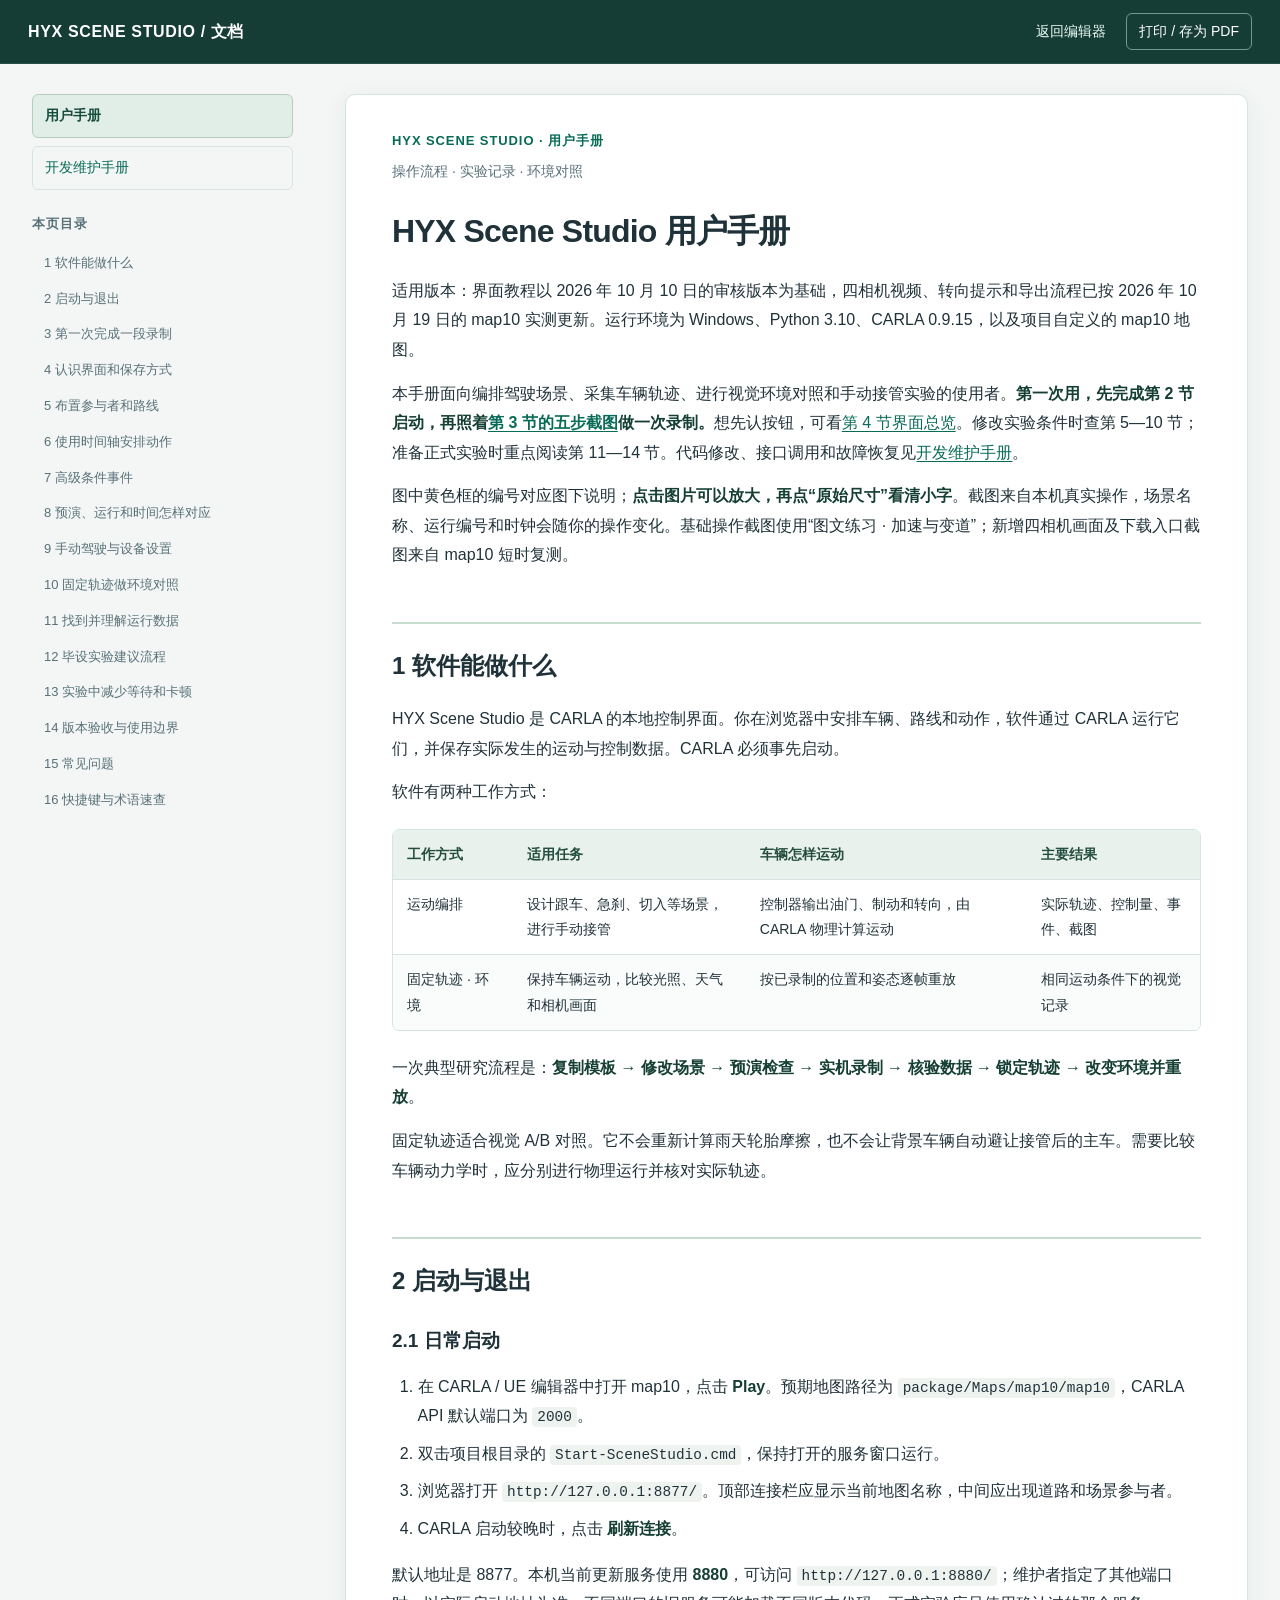
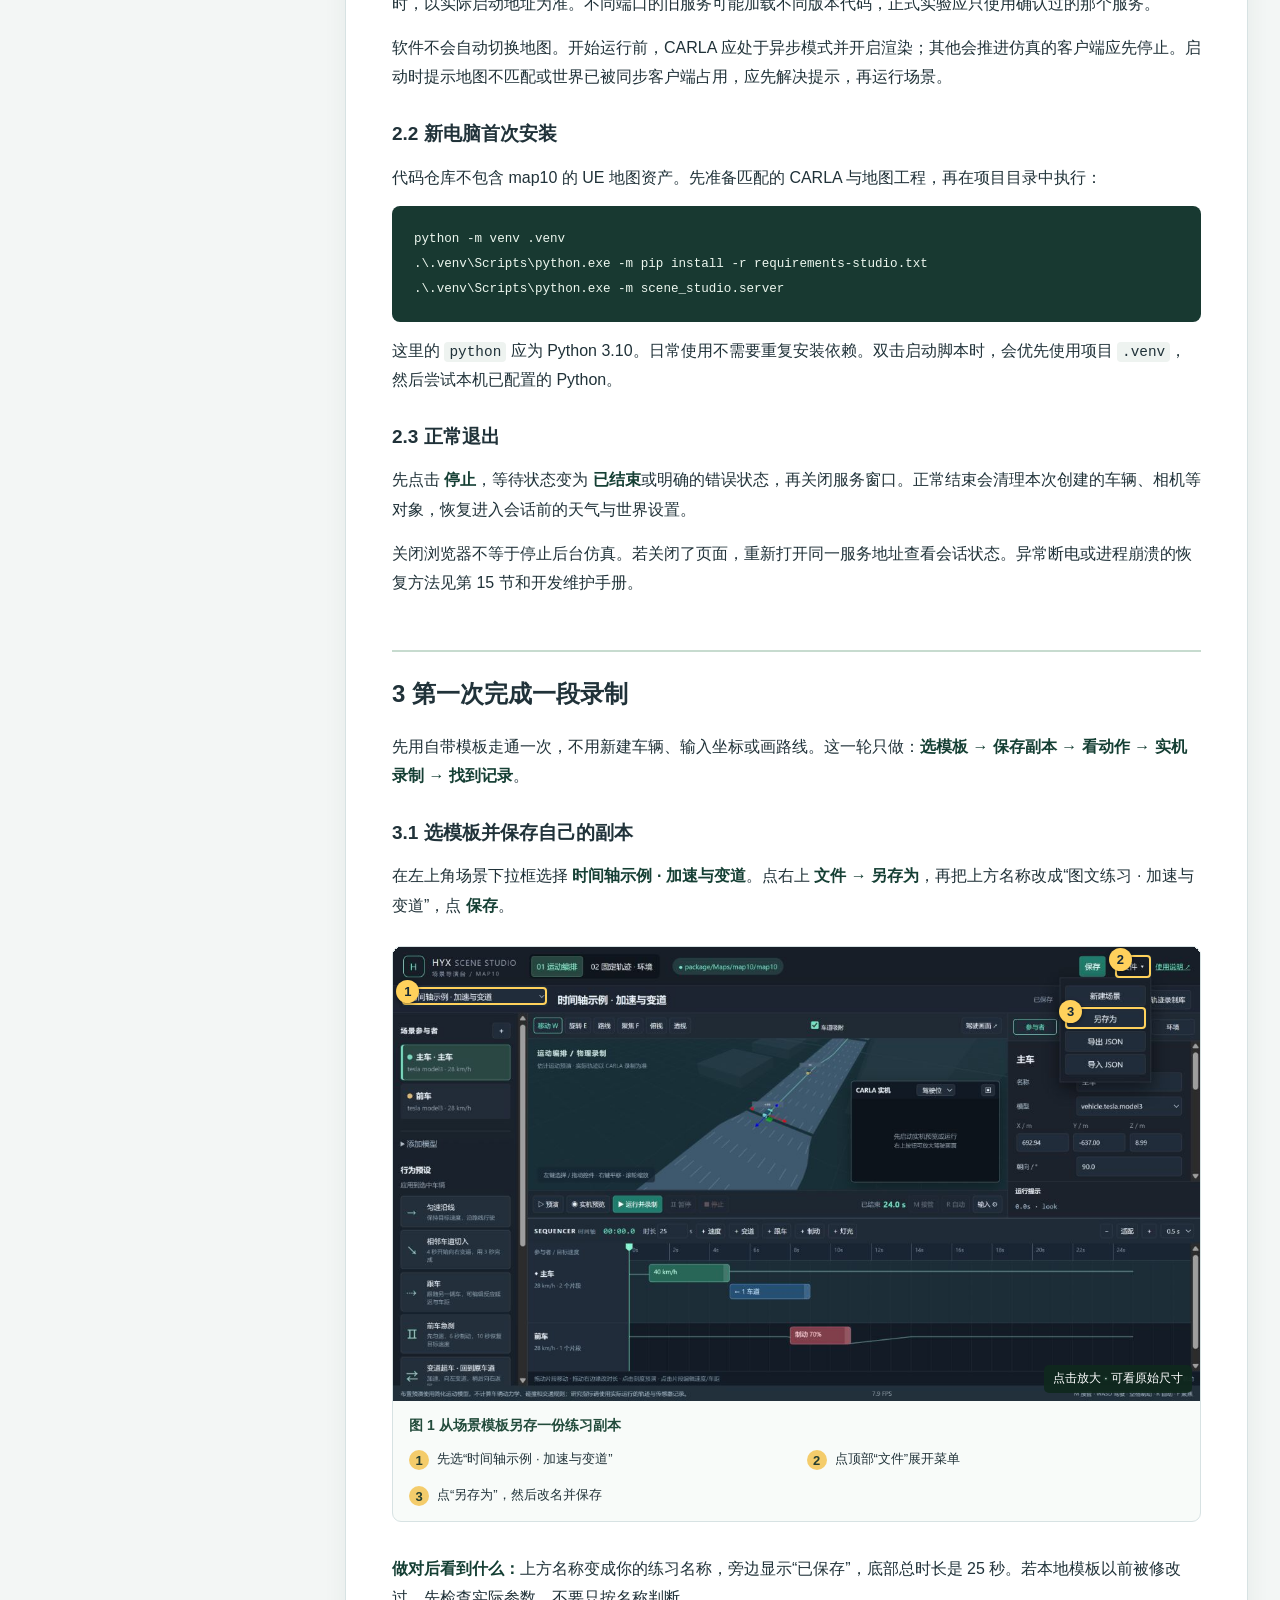
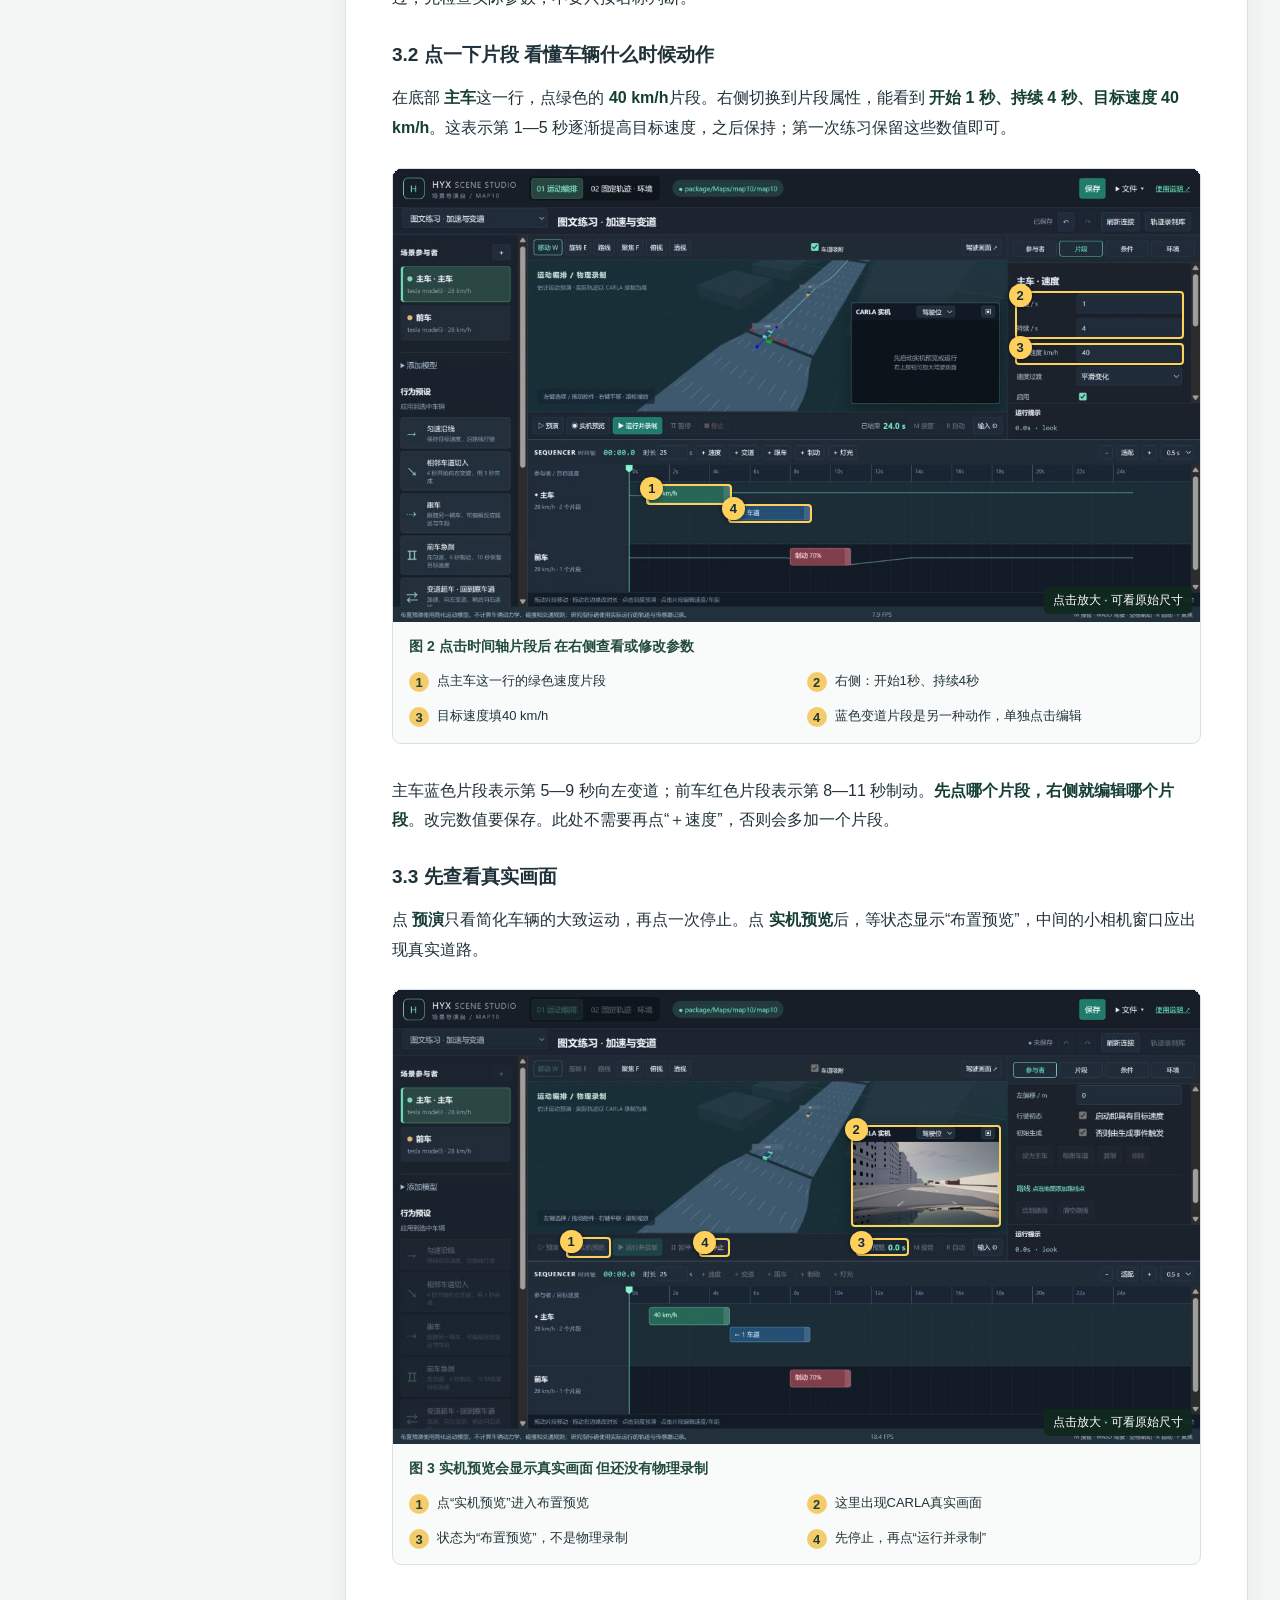
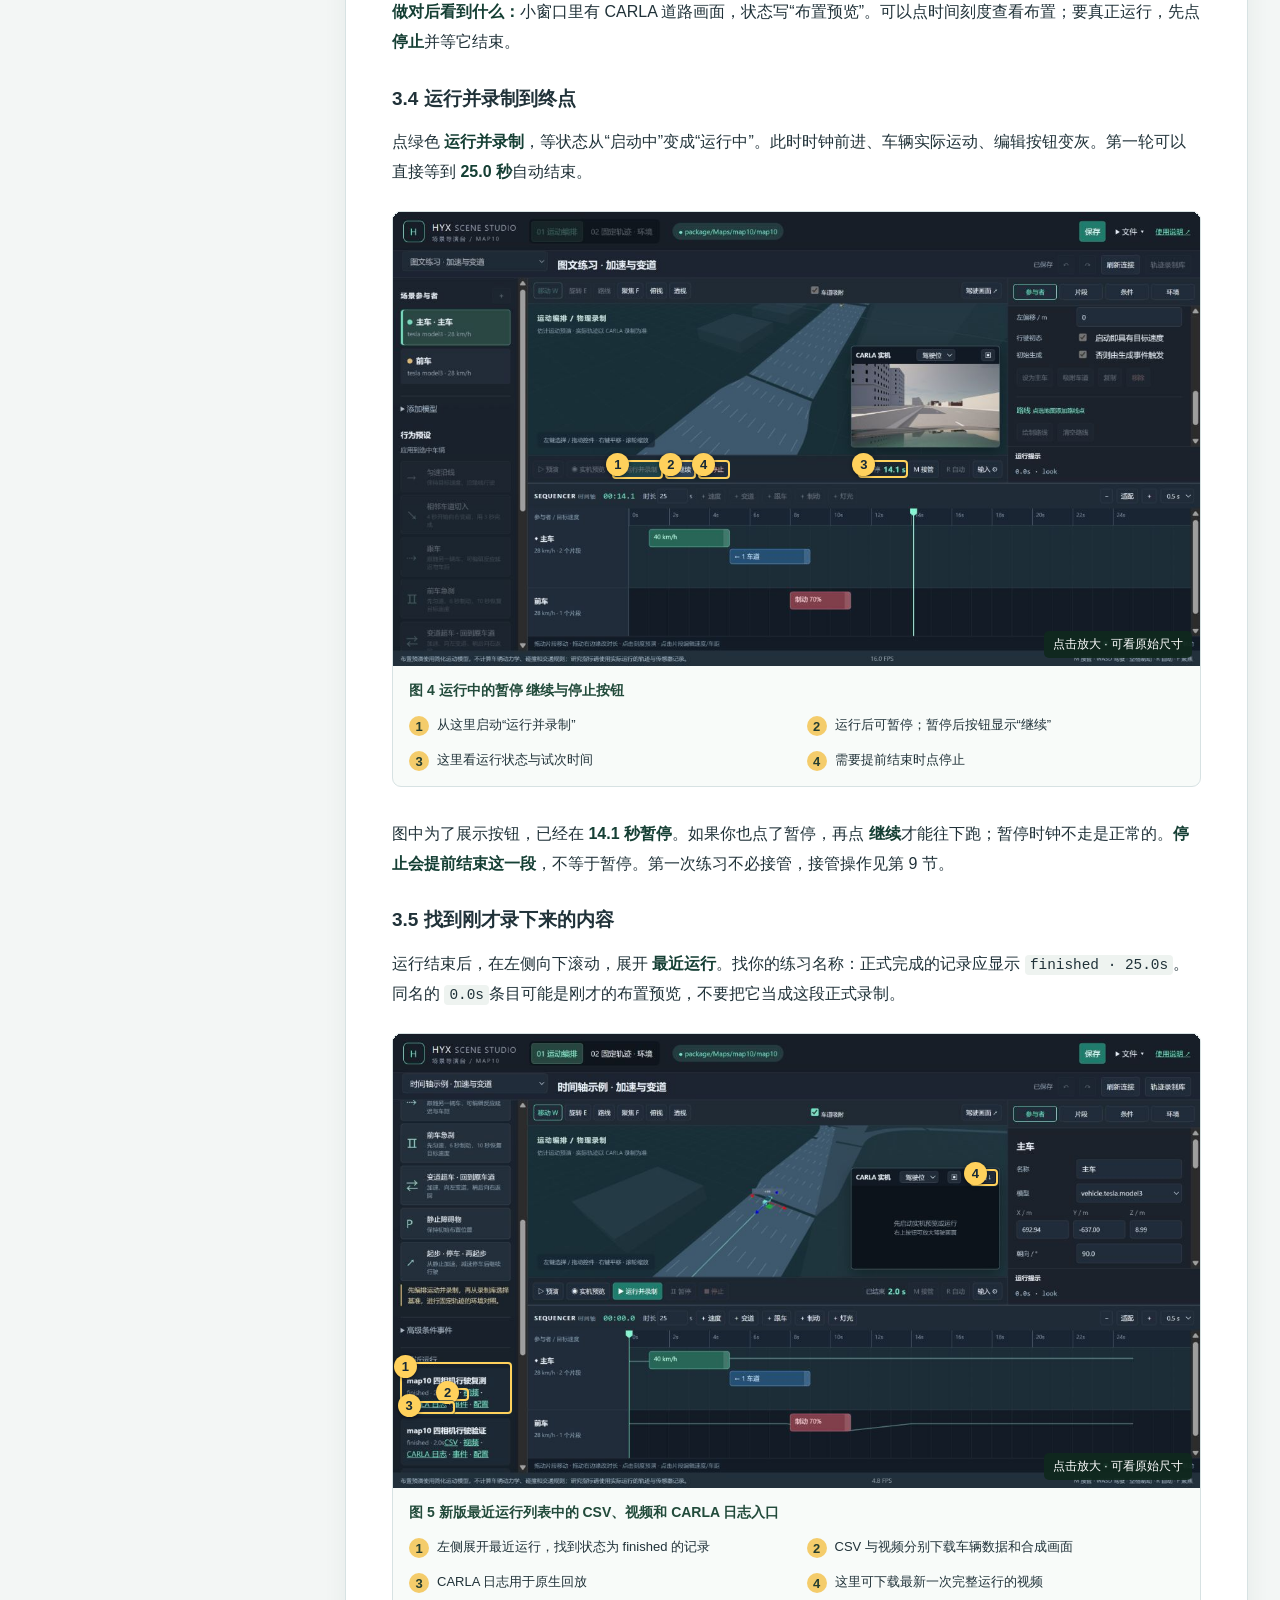
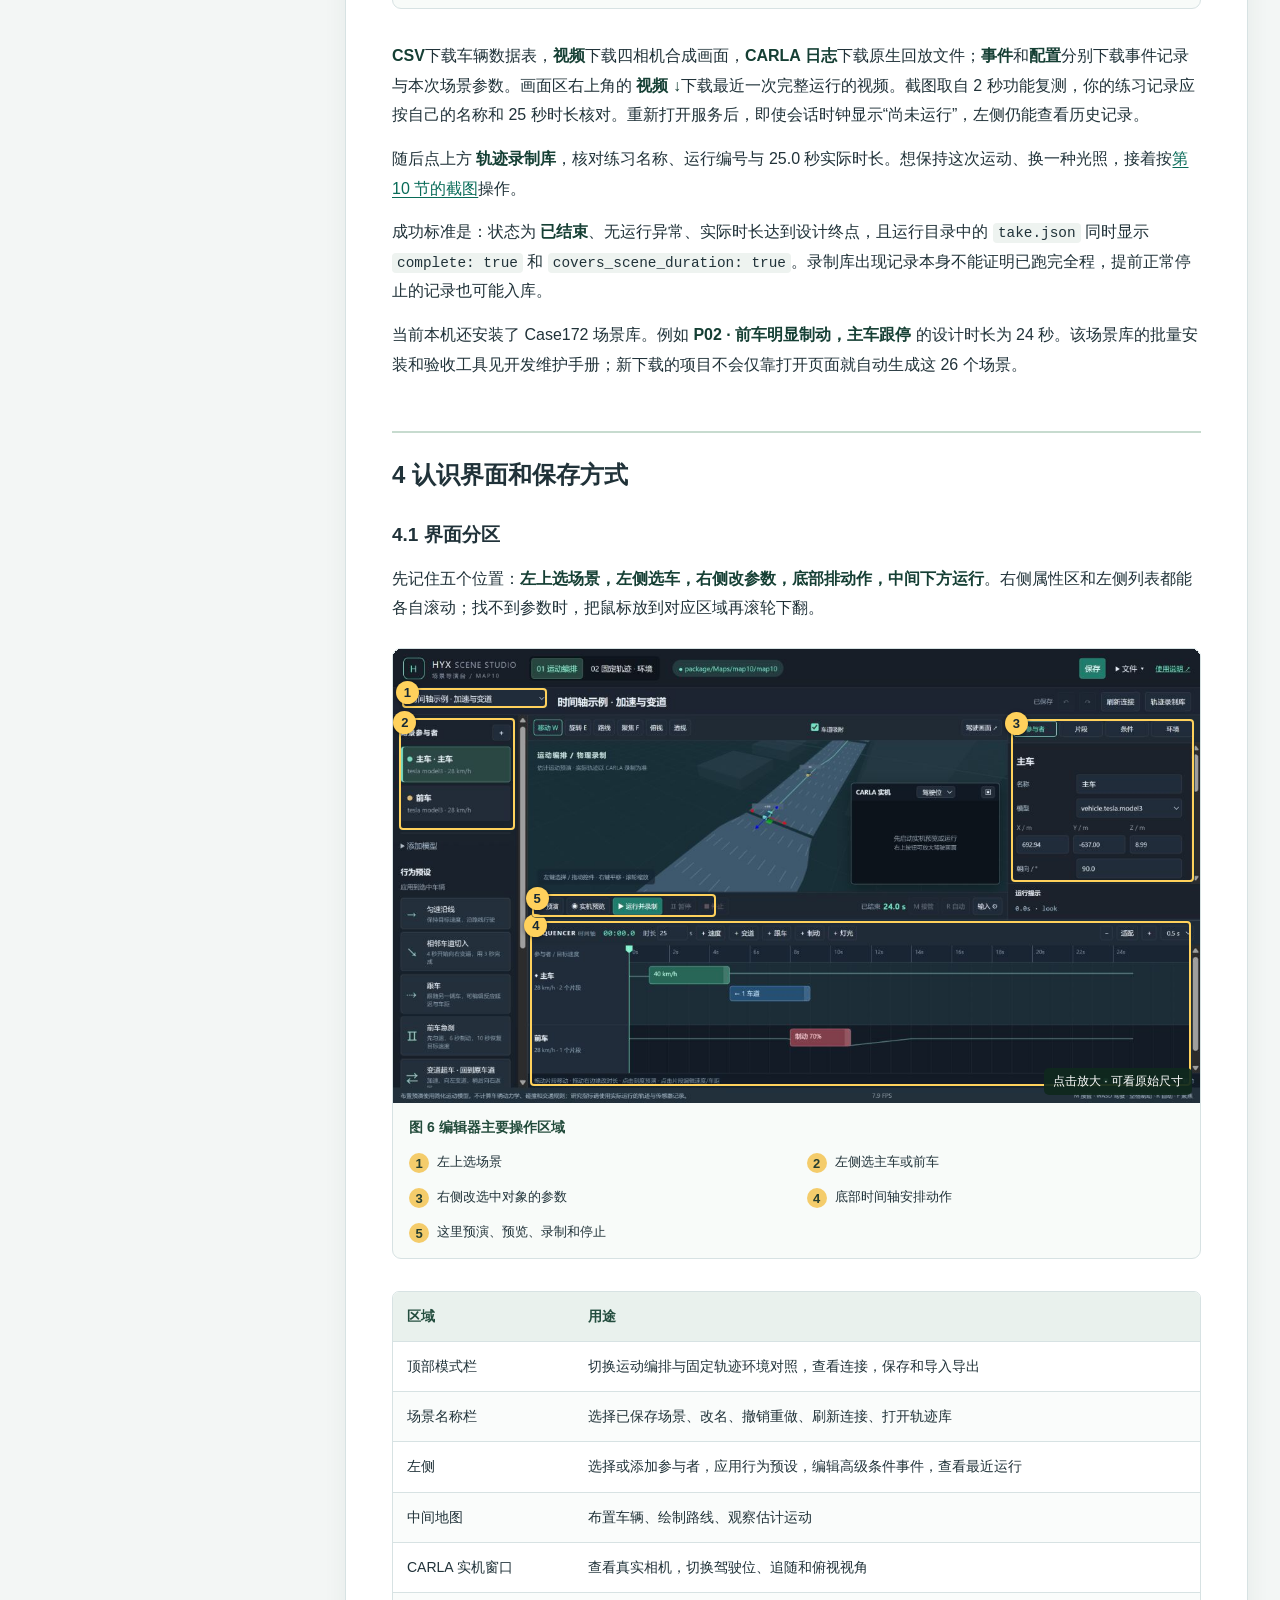
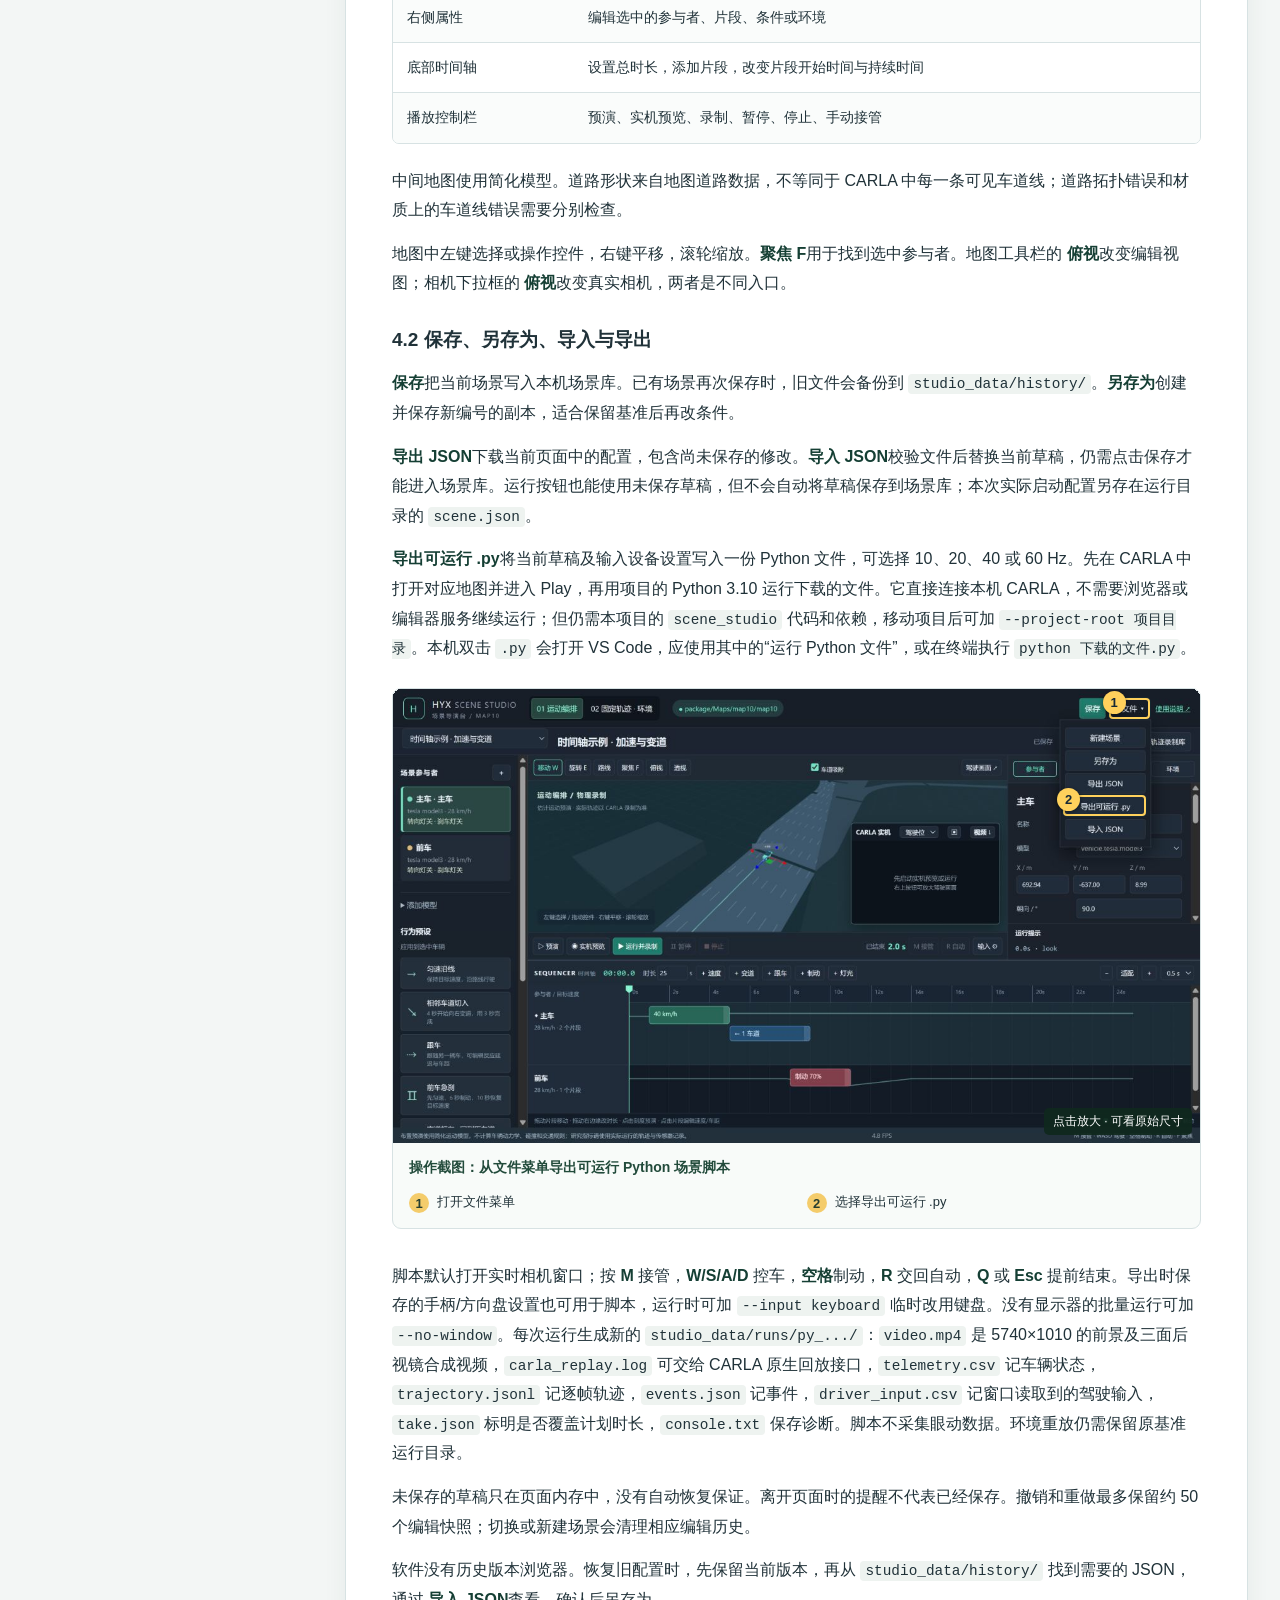
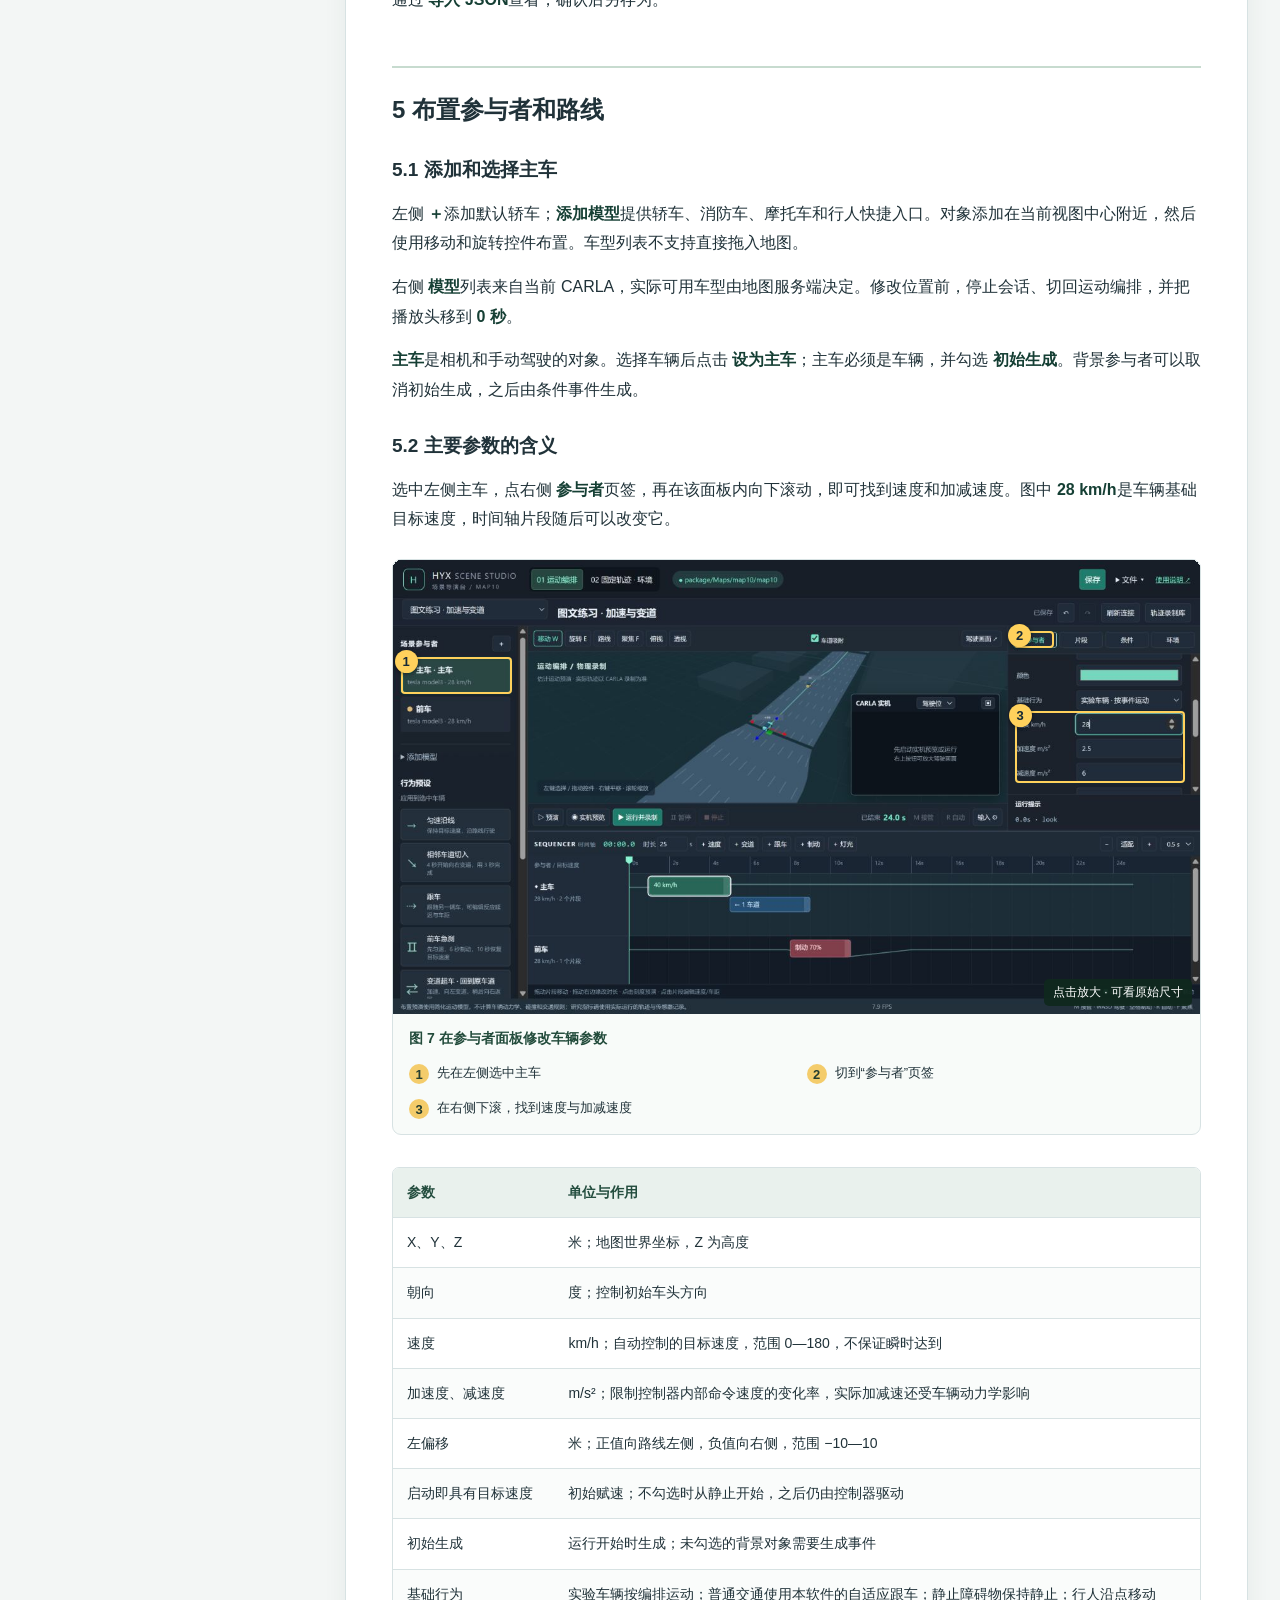
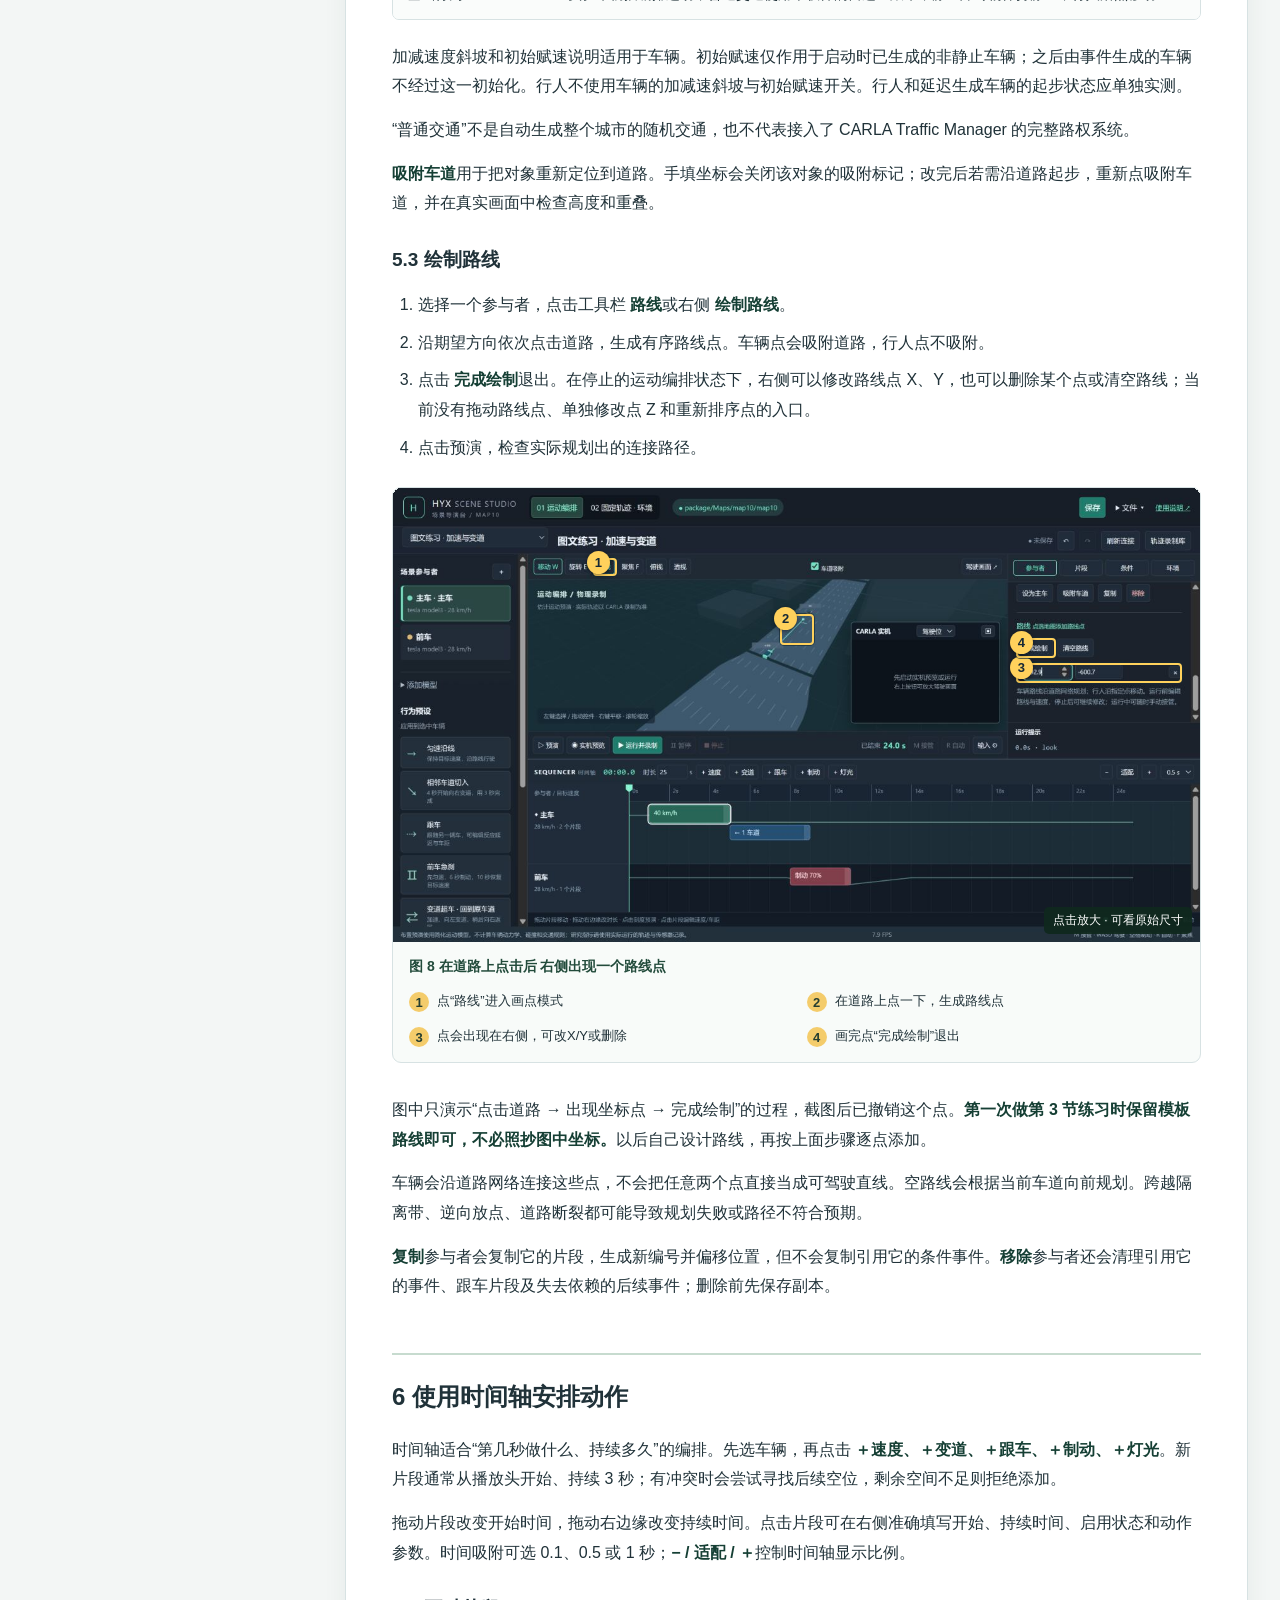
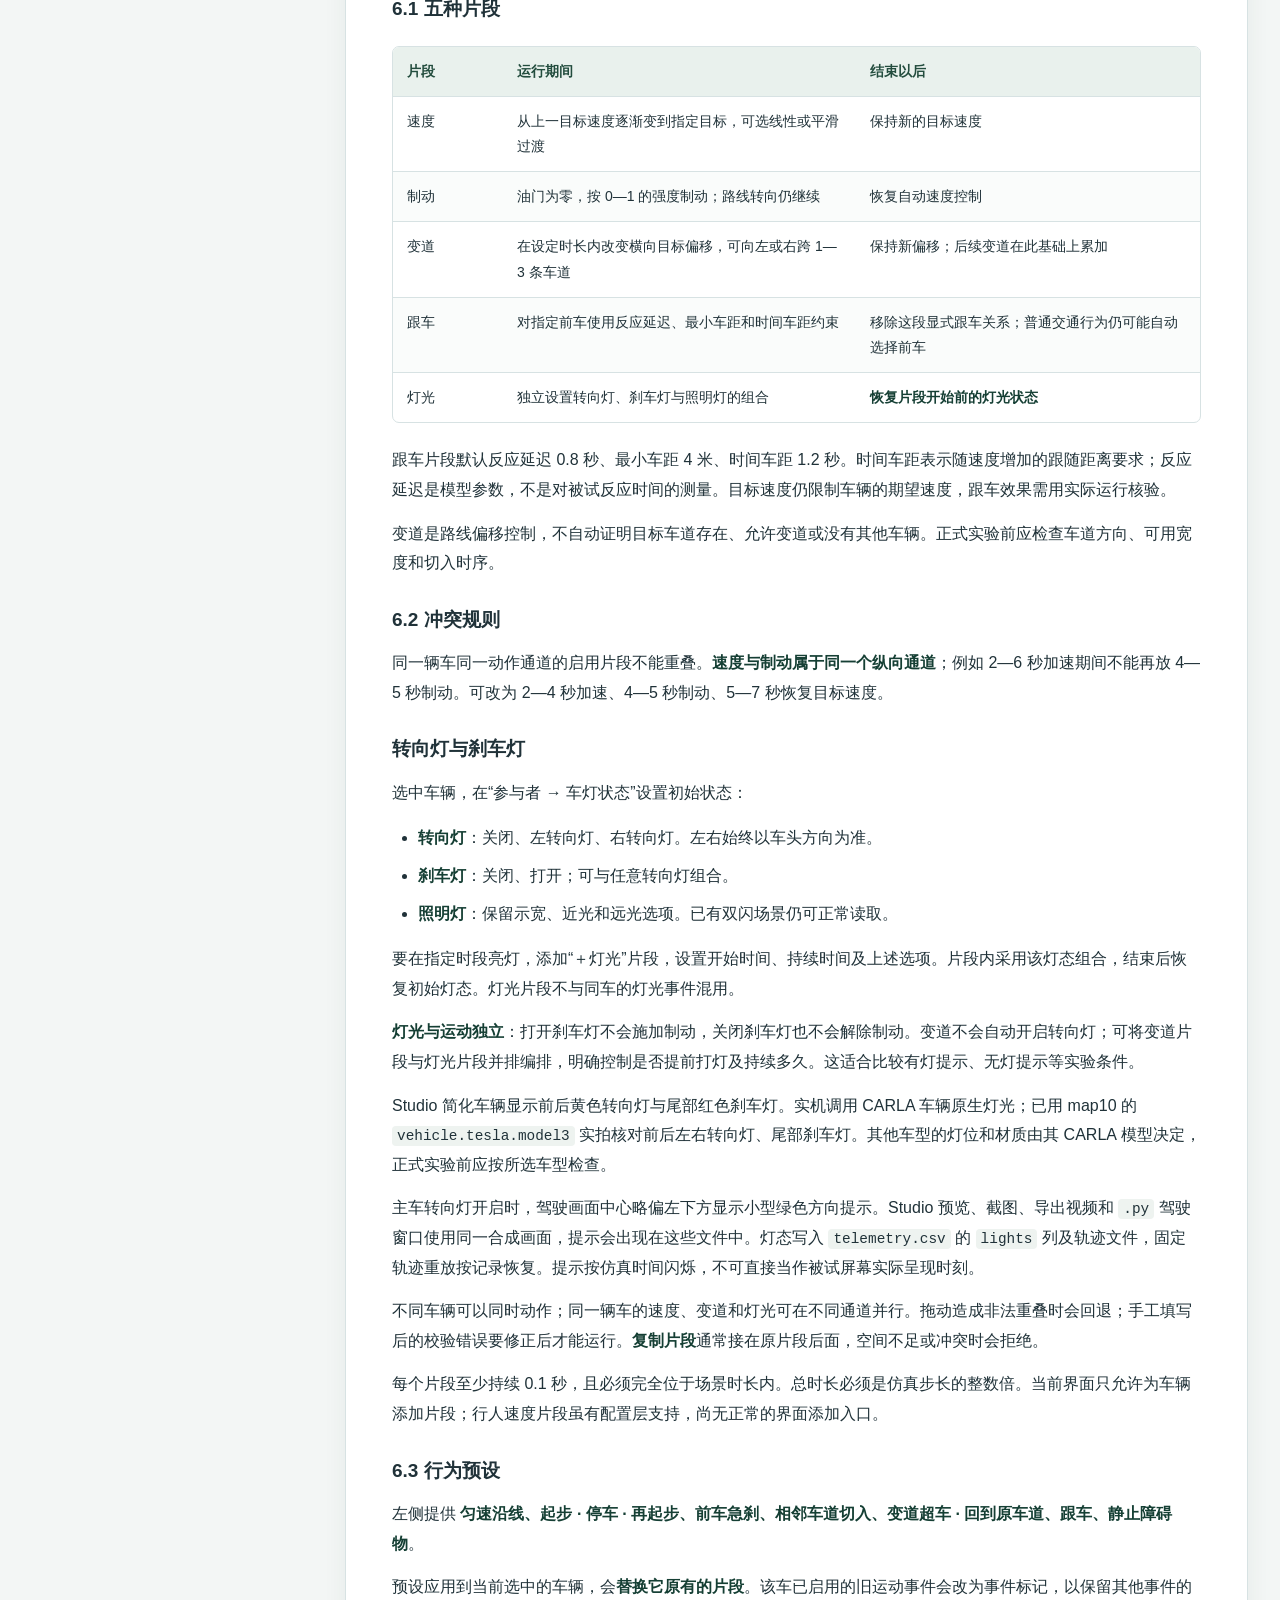
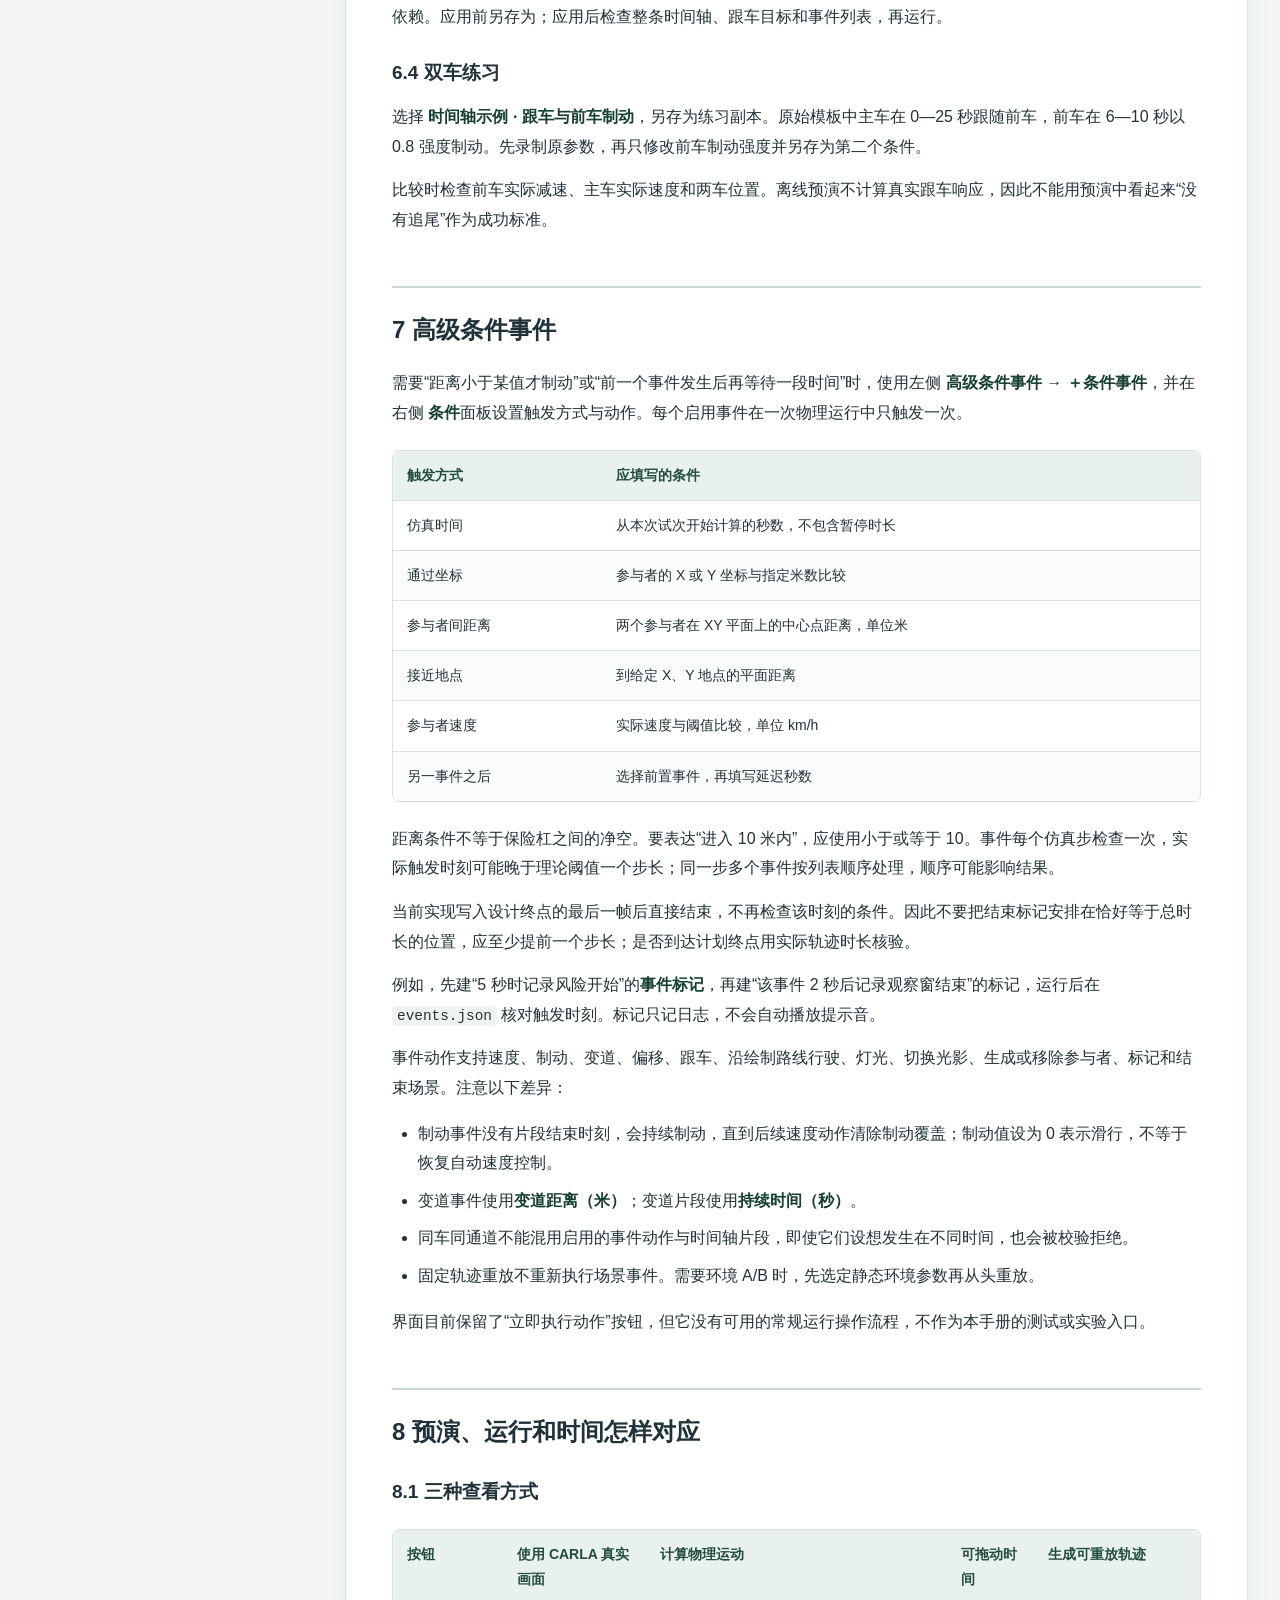
==== commit 9d2dddc6: "Add four-camera recording and illustrated Studio manuals" ====
--- a/scene_studio/web/guide.html
+++ b/scene_studio/web/guide.html
@@ -16,7 +16,7 @@
 .table-scroll{overflow-x:auto;margin:22px 0;border:1px solid var(--line);border-radius:7px}table{border-collapse:collapse;width:100%;font-size:14px;line-height:1.8}th,td{padding:12px 14px;text-align:left;vertical-align:top;border-bottom:1px solid var(--line);overflow-wrap:anywhere}th{background:#e9f1ed;color:#234d3e;font-weight:700}tr:last-child td{border-bottom:0}tbody tr:nth-child(even){background:#fafcfb}td:first-child{min-width:110px}td code{font-size:13px}a[data-repo-path]{cursor:help;color:#294f48;text-decoration:underline dotted;font-family:Consolas,"Microsoft YaHei",monospace}
 .doc-footer{border-top:1px solid var(--line);padding-top:22px;margin-top:50px;color:var(--muted);font-size:13px}.mobile-toc{display:none}.source-note{font-size:13px;color:var(--muted)}.skip{position:fixed;left:12px;top:-70px;padding:8px;background:#fff;z-index:20}.skip:focus{top:8px}
 .manual-figure{margin:25px 0 32px;border:1px solid var(--line);border-radius:9px;overflow:hidden;background:#f8fbf9}.shot-button{display:block;width:100%;padding:0;border:0;background:#17202b;cursor:zoom-in;position:relative;text-align:left}.shot-canvas{position:relative;display:block;width:100%;line-height:0}.shot-canvas img{display:block;width:100%;height:auto}.shot-mark{position:absolute;border:2px solid #ffd15c;border-radius:4px;box-shadow:0 0 0 1px #152c35aa;pointer-events:none}.shot-mark b{position:absolute;left:-8px;top:-9px;display:grid;place-items:center;width:23px;height:23px;background:#ffd15c;color:#162936;border-radius:50%;font:bold 13px/1 sans-serif;box-shadow:0 1px 4px #0007}.zoom-hint{position:absolute;right:8px;bottom:8px;padding:4px 9px;background:#10281eed;color:white;border-radius:5px;font:12px/1.6 sans-serif}.manual-figure figcaption{padding:12px 16px 3px;font-size:14px;font-weight:bold;color:#224b3b}.shot-legend{list-style:none;counter-reset:step;padding:2px 16px 10px!important;margin:0;display:grid;grid-template-columns:1fr 1fr;gap:3px 20px;font-size:13px;line-height:1.7}.shot-legend li{counter-increment:step;position:relative;padding-left:28px;margin:5px 0}.shot-legend li:before{content:counter(step);position:absolute;left:0;top:2px;display:grid;place-items:center;width:20px;height:20px;background:#f4cc6b;color:#253e30;border-radius:50%;font-weight:bold}
-.shot-dialog{width:96vw;max-width:1500px;max-height:94vh;padding:0;border:1px solid #577d6c;border-radius:10px;background:#13251f;color:#fff}.shot-dialog::backdrop{background:#071811d9}.viewer-toolbar{display:flex;align-items:center;justify-content:space-between;gap:10px;padding:10px 16px;font-size:14px}.viewer-toolbar button{padding:7px 13px;border:1px solid #88ac99;border-radius:5px;background:#294a3b;color:#fff;cursor:pointer}.viewer-pan{overflow:auto;max-height:calc(94vh - 105px);background:#111b25}.viewer-pan .shot-canvas{margin:auto}.viewer-pan.original .shot-canvas{width:1280px;max-width:none}.viewer-note{margin:0;padding:8px 16px;font-size:12px;color:#ccdfd2}
+.shot-dialog{width:96vw;max-width:1500px;max-height:94vh;padding:0;border:1px solid #577d6c;border-radius:10px;background:#13251f;color:#fff}.shot-dialog::backdrop{background:#071811d9}.viewer-toolbar{display:flex;align-items:center;justify-content:space-between;gap:10px;padding:10px 16px;font-size:14px}.viewer-toolbar button{padding:7px 13px;border:1px solid #88ac99;border-radius:5px;background:#294a3b;color:#fff;cursor:pointer}.viewer-pan{overflow:auto;max-height:calc(94vh - 105px);background:#111b25}.viewer-pan .shot-canvas{margin:auto}.viewer-pan.original .shot-canvas{width:var(--original-width,1280px);max-width:none}.viewer-note{margin:0;padding:8px 16px;font-size:12px;color:#ccdfd2}
 @media(max-width:760px){.shot-legend{grid-template-columns:1fr}.shot-mark{border-width:1px}.shot-mark b{width:18px;height:18px;font-size:11px;left:-5px;top:-6px}.viewer-toolbar{font-size:12px;flex-wrap:wrap}.zoom-hint{font-size:10px}}
 @media print{.shot-button{break-inside:avoid}.manual-figure{break-inside:avoid}.zoom-hint,.shot-dialog{display:none}.shot-mark{border-color:#9b6600}.shot-legend{font-size:9pt}}
 @media(min-width:1600px){.article-shell{padding-left:62px;padding-right:62px}}
@@ -68,9 +68,9 @@
 </div>
 </details></aside>
 <main id="content" class="article-shell"><p class="kicker">HYX SCENE STUDIO · 用户手册</p><p class="subtitle">操作流程 · 实验记录 · 环境对照</p><h1 id="hyx-scene-studio">HYX Scene Studio 用户手册</h1>
-<p>适用版本：界面教程以 2026 年 10 月 10 日的审核版本为基础，研究使用边界已按 2026 年 10 月 17 日实测补充。运行环境为 Windows、Python 3.10、CARLA 0.9.15，以及项目自定义的 map10 地图。</p>
+<p>适用版本：界面教程以 2026 年 10 月 10 日的审核版本为基础，四相机视频、转向提示和导出流程已按 2026 年 10 月 19 日的 map10 实测更新。运行环境为 Windows、Python 3.10、CARLA 0.9.15，以及项目自定义的 map10 地图。</p>
 <p>本手册面向编排驾驶场景、采集车辆轨迹、进行视觉环境对照和手动接管实验的使用者。<strong>第一次用，先完成第 2 节启动，再照着<a href="#3">第 3 节的五步截图</a>做一次录制。</strong>想先认按钮，可看<a href="#4">第 4 节界面总览</a>。修改实验条件时查第 5—10 节；准备正式实验时重点阅读第 11—14 节。代码修改、接口调用和故障恢复见<a href="maintenance.html">开发维护手册</a>。</p>
-<p>图中黄色框的编号对应图下说明；<strong>点击图片可以放大，再点“原始尺寸”看清小字</strong>。截图来自本机真实操作，场景名称、运行编号和时钟会随你的操作变化。截图用的副本叫“图文练习 · 加速与变道”，原模板保留不动。</p>
+<p>图中黄色框的编号对应图下说明；<strong>点击图片可以放大，再点“原始尺寸”看清小字</strong>。截图来自本机真实操作，场景名称、运行编号和时钟会随你的操作变化。基础操作截图使用“图文练习 · 加速与变道”；新增四相机画面及下载入口截图来自 map10 短时复测。</p>
 <h2 id="1">1 软件能做什么</h2>
 <p>HYX Scene Studio 是 CARLA 的本地控制界面。你在浏览器中安排车辆、路线和动作，软件通过 CARLA 运行它们，并保存实际发生的运动与控制数据。CARLA 必须事先启动。</p>
 <p>软件有两种工作方式：</p>
@@ -108,7 +108,7 @@
 <li>浏览器打开 <code>http://127.0.0.1:8877/</code>。顶部连接栏应显示当前地图名称，中间应出现道路和场景参与者。</li>
 <li>CARLA 启动较晚时，点击 <strong>刷新连接</strong>。</li>
 </ol>
-<p>默认地址是 8877。本机本轮验收启动的更新服务使用 <strong>8879</strong>，可访问 <code>http://127.0.0.1:8879/</code>；维护者指定了其他端口时，以实际启动地址为准。不同端口的旧服务可能加载不同版本代码，正式实验应只使用确认过的那个服务。</p>
+<p>默认地址是 8877。本机当前更新服务使用 <strong>8880</strong>，可访问 <code>http://127.0.0.1:8880/</code>；维护者指定了其他端口时，以实际启动地址为准。不同端口的旧服务可能加载不同版本代码，正式实验应只使用确认过的那个服务。</p>
 <p>软件不会自动切换地图。开始运行前，CARLA 应处于异步模式并开启渲染；其他会推进仿真的客户端应先停止。启动时提示地图不匹配或世界已被同步客户端占用，应先解决提示，再运行场景。</p>
 <h3 id="22">2.2 新电脑首次安装</h3>
 <p>代码仓库不包含 map10 的 UE 地图资产。先准备匹配的 CARLA 与地图工程，再在项目目录中执行：</p>
@@ -124,31 +124,31 @@
 <p>先用自带模板走通一次，不用新建车辆、输入坐标或画路线。这一轮只做：<strong>选模板 → 保存副本 → 看动作 → 实机录制 → 找到记录</strong>。</p>
 <h3 id="31">3.1 选模板并保存自己的副本</h3>
 <p>在左上角场景下拉框选择 <strong>时间轴示例 · 加速与变道</strong>。点右上 <strong>文件 → 另存为</strong>，再把上方名称改成“图文练习 · 加速与变道”，点 <strong>保存</strong>。</p>
-<figure class="manual-figure"><button class="shot-button" type="button" aria-label="放大：图 1 从场景模板另存一份练习副本"><span class="shot-canvas"><img src="manual-assets/02-file-copy.png" alt="图 1 从场景模板另存一份练习副本" width="1280" height="720" loading="lazy"><span class="shot-mark" aria-hidden="true" style="left:1.172%;top:8.889%;width:17.891%;height:4.028%"><b>1</b></span><span class="shot-mark" aria-hidden="true" style="left:89.453%;top:1.944%;width:4.453%;height:5.000%"><b>2</b></span><span class="shot-mark" aria-hidden="true" style="left:83.281%;top:13.194%;width:10.000%;height:5.000%"><b>3</b></span></span><span class="zoom-hint">点击放大 · 可看原始尺寸</span></button><figcaption>图 1 从场景模板另存一份练习副本</figcaption><ol class="shot-legend"><li>先选“时间轴示例 · 加速与变道”</li><li>点顶部“文件”展开菜单</li><li>点“另存为”，然后改名并保存</li></ol></figure>
+<figure class="manual-figure"><button class="shot-button" type="button" aria-label="放大：图 1 从场景模板另存一份练习副本"><span class="shot-canvas" style="--original-width:1280px"><img src="manual-assets/02-file-copy.png" alt="图 1 从场景模板另存一份练习副本" width="1280" height="720" loading="lazy"><span class="shot-mark" aria-hidden="true" style="left:1.172%;top:8.889%;width:17.891%;height:4.028%"><b>1</b></span><span class="shot-mark" aria-hidden="true" style="left:89.453%;top:1.944%;width:4.453%;height:5.000%"><b>2</b></span><span class="shot-mark" aria-hidden="true" style="left:83.281%;top:13.194%;width:10.000%;height:5.000%"><b>3</b></span></span><span class="zoom-hint">点击放大 · 可看原始尺寸</span></button><figcaption>图 1 从场景模板另存一份练习副本</figcaption><ol class="shot-legend"><li>先选“时间轴示例 · 加速与变道”</li><li>点顶部“文件”展开菜单</li><li>点“另存为”，然后改名并保存</li></ol></figure>
 <p><strong>做对后看到什么：</strong>上方名称变成你的练习名称，旁边显示“已保存”，底部总时长是 25 秒。若本地模板以前被修改过，先检查实际参数，不要只按名称判断。</p>
 <h3 id="32">3.2 点一下片段 看懂车辆什么时候动作</h3>
 <p>在底部 <strong>主车</strong>这一行，点绿色的 <strong>40 km/h</strong>片段。右侧切换到片段属性，能看到 <strong>开始 1 秒、持续 4 秒、目标速度 40 km/h</strong>。这表示第 1—5 秒逐渐提高目标速度，之后保持；第一次练习保留这些数值即可。</p>
-<figure class="manual-figure"><button class="shot-button" type="button" aria-label="放大：图 2 点击时间轴片段后 在右侧查看或修改参数"><span class="shot-canvas"><img src="manual-assets/03-speed-clip.png" alt="图 2 点击时间轴片段后 在右侧查看或修改参数" width="1280" height="720" loading="lazy"><span class="shot-mark" aria-hidden="true" style="left:31.406%;top:69.444%;width:10.625%;height:4.722%"><b>1</b></span><span class="shot-mark" aria-hidden="true" style="left:77.031%;top:27.083%;width:21.016%;height:10.417%"><b>2</b></span><span class="shot-mark" aria-hidden="true" style="left:77.031%;top:38.333%;width:20.938%;height:5.000%"><b>3</b></span><span class="shot-mark" aria-hidden="true" style="left:41.484%;top:73.889%;width:10.469%;height:4.167%"><b>4</b></span></span><span class="zoom-hint">点击放大 · 可看原始尺寸</span></button><figcaption>图 2 点击时间轴片段后 在右侧查看或修改参数</figcaption><ol class="shot-legend"><li>点主车这一行的绿色速度片段</li><li>右侧：开始1秒、持续4秒</li><li>目标速度填40 km/h</li><li>蓝色变道片段是另一种动作，单独点击编辑</li></ol></figure>
+<figure class="manual-figure"><button class="shot-button" type="button" aria-label="放大：图 2 点击时间轴片段后 在右侧查看或修改参数"><span class="shot-canvas" style="--original-width:1280px"><img src="manual-assets/03-speed-clip.png" alt="图 2 点击时间轴片段后 在右侧查看或修改参数" width="1280" height="720" loading="lazy"><span class="shot-mark" aria-hidden="true" style="left:31.406%;top:69.444%;width:10.625%;height:4.722%"><b>1</b></span><span class="shot-mark" aria-hidden="true" style="left:77.031%;top:27.083%;width:21.016%;height:10.417%"><b>2</b></span><span class="shot-mark" aria-hidden="true" style="left:77.031%;top:38.333%;width:20.938%;height:5.000%"><b>3</b></span><span class="shot-mark" aria-hidden="true" style="left:41.484%;top:73.889%;width:10.469%;height:4.167%"><b>4</b></span></span><span class="zoom-hint">点击放大 · 可看原始尺寸</span></button><figcaption>图 2 点击时间轴片段后 在右侧查看或修改参数</figcaption><ol class="shot-legend"><li>点主车这一行的绿色速度片段</li><li>右侧：开始1秒、持续4秒</li><li>目标速度填40 km/h</li><li>蓝色变道片段是另一种动作，单独点击编辑</li></ol></figure>
 <p>主车蓝色片段表示第 5—9 秒向左变道；前车红色片段表示第 8—11 秒制动。<strong>先点哪个片段，右侧就编辑哪个片段</strong>。改完数值要保存。此处不需要再点“＋速度”，否则会多加一个片段。</p>
 <h3 id="33">3.3 先查看真实画面</h3>
 <p>点 <strong>预演</strong>只看简化车辆的大致运动，再点一次停止。点 <strong>实机预览</strong>后，等状态显示“布置预览”，中间的小相机窗口应出现真实道路。</p>
-<figure class="manual-figure"><button class="shot-button" type="button" aria-label="放大：图 3 实机预览会显示真实画面 但还没有物理录制"><span class="shot-canvas"><img src="manual-assets/06-live-preview.png" alt="图 3 实机预览会显示真实画面 但还没有物理录制" width="1280" height="720" loading="lazy"><span class="shot-mark" aria-hidden="true" style="left:21.406%;top:54.306%;width:5.625%;height:4.722%"><b>1</b></span><span class="shot-mark" aria-hidden="true" style="left:56.719%;top:29.722%;width:18.594%;height:22.361%"><b>2</b></span><span class="shot-mark" aria-hidden="true" style="left:57.344%;top:54.444%;width:6.641%;height:4.028%"><b>3</b></span><span class="shot-mark" aria-hidden="true" style="left:37.969%;top:54.583%;width:3.750%;height:4.167%"><b>4</b></span></span><span class="zoom-hint">点击放大 · 可看原始尺寸</span></button><figcaption>图 3 实机预览会显示真实画面 但还没有物理录制</figcaption><ol class="shot-legend"><li>点“实机预览”进入布置预览</li><li>这里出现CARLA真实画面</li><li>状态为“布置预览”，不是物理录制</li><li>先停止，再点“运行并录制”</li></ol></figure>
+<figure class="manual-figure"><button class="shot-button" type="button" aria-label="放大：图 3 实机预览会显示真实画面 但还没有物理录制"><span class="shot-canvas" style="--original-width:1280px"><img src="manual-assets/06-live-preview.png" alt="图 3 实机预览会显示真实画面 但还没有物理录制" width="1280" height="720" loading="lazy"><span class="shot-mark" aria-hidden="true" style="left:21.406%;top:54.306%;width:5.625%;height:4.722%"><b>1</b></span><span class="shot-mark" aria-hidden="true" style="left:56.719%;top:29.722%;width:18.594%;height:22.361%"><b>2</b></span><span class="shot-mark" aria-hidden="true" style="left:57.344%;top:54.444%;width:6.641%;height:4.028%"><b>3</b></span><span class="shot-mark" aria-hidden="true" style="left:37.969%;top:54.583%;width:3.750%;height:4.167%"><b>4</b></span></span><span class="zoom-hint">点击放大 · 可看原始尺寸</span></button><figcaption>图 3 实机预览会显示真实画面 但还没有物理录制</figcaption><ol class="shot-legend"><li>点“实机预览”进入布置预览</li><li>这里出现CARLA真实画面</li><li>状态为“布置预览”，不是物理录制</li><li>先停止，再点“运行并录制”</li></ol></figure>
 <p><strong>做对后看到什么：</strong>小窗口里有 CARLA 道路画面，状态写“布置预览”。可以点时间刻度查看布置；要真正运行，先点 <strong>停止</strong>并等它结束。</p>
 <h3 id="34">3.4 运行并录制到终点</h3>
 <p>点绿色 <strong>运行并录制</strong>，等状态从“启动中”变成“运行中”。此时时钟前进、车辆实际运动、编辑按钮变灰。第一轮可以直接等到 <strong>25.0 秒</strong>自动结束。</p>
-<figure class="manual-figure"><button class="shot-button" type="button" aria-label="放大：图 4 运行中的暂停 继续与停止按钮"><span class="shot-canvas"><img src="manual-assets/07-running-paused.png" alt="图 4 运行中的暂停 继续与停止按钮" width="1280" height="720" loading="lazy"><span class="shot-mark" aria-hidden="true" style="left:27.188%;top:54.583%;width:6.250%;height:4.167%"><b>1</b></span><span class="shot-mark" aria-hidden="true" style="left:33.750%;top:54.583%;width:3.828%;height:4.167%"><b>2</b></span><span class="shot-mark" aria-hidden="true" style="left:57.656%;top:54.583%;width:6.172%;height:4.028%"><b>3</b></span><span class="shot-mark" aria-hidden="true" style="left:37.812%;top:54.583%;width:3.906%;height:4.167%"><b>4</b></span></span><span class="zoom-hint">点击放大 · 可看原始尺寸</span></button><figcaption>图 4 运行中的暂停 继续与停止按钮</figcaption><ol class="shot-legend"><li>从这里启动“运行并录制”</li><li>运行后可暂停；暂停后按钮显示“继续”</li><li>这里看运行状态与试次时间</li><li>需要提前结束时点停止</li></ol></figure>
+<figure class="manual-figure"><button class="shot-button" type="button" aria-label="放大：图 4 运行中的暂停 继续与停止按钮"><span class="shot-canvas" style="--original-width:1280px"><img src="manual-assets/07-running-paused.png" alt="图 4 运行中的暂停 继续与停止按钮" width="1280" height="720" loading="lazy"><span class="shot-mark" aria-hidden="true" style="left:27.188%;top:54.583%;width:6.250%;height:4.167%"><b>1</b></span><span class="shot-mark" aria-hidden="true" style="left:33.750%;top:54.583%;width:3.828%;height:4.167%"><b>2</b></span><span class="shot-mark" aria-hidden="true" style="left:57.656%;top:54.583%;width:6.172%;height:4.028%"><b>3</b></span><span class="shot-mark" aria-hidden="true" style="left:37.812%;top:54.583%;width:3.906%;height:4.167%"><b>4</b></span></span><span class="zoom-hint">点击放大 · 可看原始尺寸</span></button><figcaption>图 4 运行中的暂停 继续与停止按钮</figcaption><ol class="shot-legend"><li>从这里启动“运行并录制”</li><li>运行后可暂停；暂停后按钮显示“继续”</li><li>这里看运行状态与试次时间</li><li>需要提前结束时点停止</li></ol></figure>
 <p>图中为了展示按钮，已经在 <strong>14.1 秒暂停</strong>。如果你也点了暂停，再点 <strong>继续</strong>才能往下跑；暂停时钟不走是正常的。<strong>停止会提前结束这一段</strong>，不等于暂停。第一次练习不必接管，接管操作见第 9 节。</p>
 <h3 id="35">3.5 找到刚才录下来的内容</h3>
 <p>运行结束后，在左侧向下滚动，展开 <strong>最近运行</strong>。找你的练习名称：正式完成的记录应显示 <code>finished · 25.0s</code>。同名的 <code>0.0s</code>条目可能是刚才的布置预览，不要把它当成这段正式录制。</p>
-<figure class="manual-figure"><button class="shot-button" type="button" aria-label="放大：图 5 从左侧最近运行下载本次记录"><span class="shot-canvas"><img src="manual-assets/10-run-results.png" alt="图 5 从左侧最近运行下载本次记录" width="1280" height="720" loading="lazy"><span class="shot-mark" aria-hidden="true" style="left:1.016%;top:15.139%;width:13.828%;height:8.472%"><b>1</b></span><span class="shot-mark" aria-hidden="true" style="left:3.672%;top:18.889%;width:7.500%;height:2.778%"><b>2</b></span><span class="shot-mark" aria-hidden="true" style="left:93.203%;top:9.167%;width:5.859%;height:4.722%"><b>3</b></span></span><span class="zoom-hint">点击放大 · 可看原始尺寸</span></button><figcaption>图 5 从左侧最近运行下载本次记录</figcaption><ol class="shot-legend"><li>左侧最新的25.0秒记录是本次正式录制</li><li>轨迹、事件、配置分别可下载</li><li>轨迹录制库用于选择重放基准</li></ol></figure>
-<p><strong>轨迹</strong>下载车辆数据表，<strong>事件</strong>下载事件记录，<strong>配置</strong>下载本次场景参数。图中间的会话时钟在重新打开服务后可能显示“尚未运行”，此时仍可在左侧查看已经保存的历史记录。</p>
+<figure class="manual-figure"><button class="shot-button" type="button" aria-label="放大：图 5 新版最近运行列表中的 CSV、视频和 CARLA 日志入口"><span class="shot-canvas" style="--original-width:1280px"><img src="manual-assets/10-run-results-current.jpg" alt="图 5 新版最近运行列表中的 CSV、视频和 CARLA 日志入口" width="1280" height="720" loading="lazy"><span class="shot-mark" aria-hidden="true" style="left:0.859%;top:72.222%;width:13.828%;height:11.528%"><b>1</b></span><span class="shot-mark" aria-hidden="true" style="left:6.094%;top:78.056%;width:3.281%;height:2.778%"><b>2</b></span><span class="shot-mark" aria-hidden="true" style="left:1.328%;top:80.833%;width:6.406%;height:2.778%"><b>3</b></span><span class="shot-mark" aria-hidden="true" style="left:71.484%;top:29.722%;width:3.438%;height:3.750%"><b>4</b></span></span><span class="zoom-hint">点击放大 · 可看原始尺寸</span></button><figcaption>图 5 新版最近运行列表中的 CSV、视频和 CARLA 日志入口</figcaption><ol class="shot-legend"><li>左侧展开最近运行，找到状态为 finished 的记录</li><li>CSV 与视频分别下载车辆数据和合成画面</li><li>CARLA 日志用于原生回放</li><li>这里可下载最新一次完整运行的视频</li></ol></figure>
+<p><strong>CSV</strong>下载车辆数据表，<strong>视频</strong>下载四相机合成画面，<strong>CARLA 日志</strong>下载原生回放文件；<strong>事件</strong>和<strong>配置</strong>分别下载事件记录与本次场景参数。画面区右上角的 <strong>视频 ↓</strong>下载最近一次完整运行的视频。截图取自 2 秒功能复测，你的练习记录应按自己的名称和 25 秒时长核对。重新打开服务后，即使会话时钟显示“尚未运行”，左侧仍能查看历史记录。</p>
 <p>随后点上方 <strong>轨迹录制库</strong>，核对练习名称、运行编号与 25.0 秒实际时长。想保持这次运动、换一种光照，接着按<a href="#10">第 10 节的截图</a>操作。</p>
 <p>成功标准是：状态为 <strong>已结束</strong>、无运行异常、实际时长达到设计终点，且运行目录中的 <code>take.json</code> 同时显示 <code>complete: true</code> 和 <code>covers_scene_duration: true</code>。录制库出现记录本身不能证明已跑完全程，提前正常停止的记录也可能入库。</p>
 <p>当前本机还安装了 Case172 场景库。例如 <strong>P02 · 前车明显制动，主车跟停</strong> 的设计时长为 24 秒。该场景库的批量安装和验收工具见开发维护手册；新下载的项目不会仅靠打开页面就自动生成这 26 个场景。</p>
 <h2 id="4">4 认识界面和保存方式</h2>
 <h3 id="41">4.1 界面分区</h3>
 <p>先记住五个位置：<strong>左上选场景，左侧选车，右侧改参数，底部排动作，中间下方运行</strong>。右侧属性区和左侧列表都能各自滚动；找不到参数时，把鼠标放到对应区域再滚轮下翻。</p>
-<figure class="manual-figure"><button class="shot-button" type="button" aria-label="放大：图 6 编辑器主要操作区域"><span class="shot-canvas"><img src="manual-assets/01-overview.png" alt="图 6 编辑器主要操作区域" width="1280" height="720" loading="lazy"><span class="shot-mark" aria-hidden="true" style="left:1.094%;top:8.611%;width:18.047%;height:4.444%"><b>1</b></span><span class="shot-mark" aria-hidden="true" style="left:0.781%;top:15.139%;width:14.297%;height:24.722%"><b>2</b></span><span class="shot-mark" aria-hidden="true" style="left:76.562%;top:15.556%;width:22.656%;height:35.833%"><b>3</b></span><span class="shot-mark" aria-hidden="true" style="left:17.031%;top:60.000%;width:81.797%;height:36.389%"><b>4</b></span><span class="shot-mark" aria-hidden="true" style="left:17.188%;top:54.028%;width:22.812%;height:5.000%"><b>5</b></span></span><span class="zoom-hint">点击放大 · 可看原始尺寸</span></button><figcaption>图 6 编辑器主要操作区域</figcaption><ol class="shot-legend"><li>左上选场景</li><li>左侧选主车或前车</li><li>右侧改选中对象的参数</li><li>底部时间轴安排动作</li><li>这里预演、预览、录制和停止</li></ol></figure>
+<figure class="manual-figure"><button class="shot-button" type="button" aria-label="放大：图 6 编辑器主要操作区域"><span class="shot-canvas" style="--original-width:1280px"><img src="manual-assets/01-overview.png" alt="图 6 编辑器主要操作区域" width="1280" height="720" loading="lazy"><span class="shot-mark" aria-hidden="true" style="left:1.094%;top:8.611%;width:18.047%;height:4.444%"><b>1</b></span><span class="shot-mark" aria-hidden="true" style="left:0.781%;top:15.139%;width:14.297%;height:24.722%"><b>2</b></span><span class="shot-mark" aria-hidden="true" style="left:76.562%;top:15.556%;width:22.656%;height:35.833%"><b>3</b></span><span class="shot-mark" aria-hidden="true" style="left:17.031%;top:60.000%;width:81.797%;height:36.389%"><b>4</b></span><span class="shot-mark" aria-hidden="true" style="left:17.188%;top:54.028%;width:22.812%;height:5.000%"><b>5</b></span></span><span class="zoom-hint">点击放大 · 可看原始尺寸</span></button><figcaption>图 6 编辑器主要操作区域</figcaption><ol class="shot-legend"><li>左上选场景</li><li>左侧选主车或前车</li><li>右侧改选中对象的参数</li><li>底部时间轴安排动作</li><li>这里预演、预览、录制和停止</li></ol></figure>
 <div class="table-scroll"><table>
 <thead>
 <tr>
@@ -197,7 +197,8 @@
 <p><strong>保存</strong>把当前场景写入本机场景库。已有场景再次保存时，旧文件会备份到 <code>studio_data/history/</code>。<strong>另存为</strong>创建并保存新编号的副本，适合保留基准后再改条件。</p>
 <p><strong>导出 JSON</strong>下载当前页面中的配置，包含尚未保存的修改。<strong>导入 JSON</strong>校验文件后替换当前草稿，仍需点击保存才能进入场景库。运行按钮也能使用未保存草稿，但不会自动将草稿保存到场景库；本次实际启动配置另存在运行目录的 <code>scene.json</code>。</p>
 <p><strong>导出可运行 .py</strong>将当前草稿及输入设备设置写入一份 Python 文件，可选择 10、20、40 或 60 Hz。先在 CARLA 中打开对应地图并进入 Play，再用项目的 Python 3.10 运行下载的文件。它直接连接本机 CARLA，不需要浏览器或编辑器服务继续运行；但仍需本项目的 <code>scene_studio</code> 代码和依赖，移动项目后可加 <code>--project-root 项目目录</code>。本机双击 <code>.py</code> 会打开 VS Code，应使用其中的“运行 Python 文件”，或在终端执行 <code>python 下载的文件.py</code>。</p>
-<p>脚本默认打开实时相机窗口；按 <strong>M</strong> 接管，<strong>W/S/A/D</strong> 控车，<strong>空格</strong>制动，<strong>R</strong> 交回自动，<strong>Q</strong> 或 <strong>Esc</strong> 提前结束。导出时保存的手柄/方向盘设置也可用于脚本，运行时可加 <code>--input keyboard</code> 临时改用键盘。没有显示器的批量运行可加 <code>--no-window</code>。每次运行生成新的 <code>studio_data/runs/py_.../</code>：<code>telemetry.csv</code> 记车辆状态，<code>trajectory.jsonl</code> 记逐帧轨迹，<code>events.json</code> 记事件，<code>driver_input.csv</code> 记窗口读取到的驾驶输入，<code>take.json</code> 标明是否覆盖计划时长，<code>console.txt</code> 保存诊断。脚本不采集眼动数据。环境重放仍需保留原基准运行目录。</p>
+<figure class="manual-figure"><button class="shot-button" type="button" aria-label="放大：操作截图：从文件菜单导出可运行 Python 场景脚本"><span class="shot-canvas" style="--original-width:1280px"><img src="manual-assets/16-export-python-menu.jpg" alt="操作截图：从文件菜单导出可运行 Python 场景脚本" width="1280" height="720" loading="lazy"><span class="shot-mark" aria-hidden="true" style="left:88.672%;top:2.083%;width:5.078%;height:4.583%"><b>1</b></span><span class="shot-mark" aria-hidden="true" style="left:83.047%;top:23.333%;width:10.312%;height:4.722%"><b>2</b></span></span><span class="zoom-hint">点击放大 · 可看原始尺寸</span></button><figcaption>操作截图：从文件菜单导出可运行 Python 场景脚本</figcaption><ol class="shot-legend"><li>打开文件菜单</li><li>选择导出可运行 .py</li></ol></figure>
+<p>脚本默认打开实时相机窗口；按 <strong>M</strong> 接管，<strong>W/S/A/D</strong> 控车，<strong>空格</strong>制动，<strong>R</strong> 交回自动，<strong>Q</strong> 或 <strong>Esc</strong> 提前结束。导出时保存的手柄/方向盘设置也可用于脚本，运行时可加 <code>--input keyboard</code> 临时改用键盘。没有显示器的批量运行可加 <code>--no-window</code>。每次运行生成新的 <code>studio_data/runs/py_.../</code>：<code>video.mp4</code> 是 5740×1010 的前景及三面后视镜合成视频，<code>carla_replay.log</code> 可交给 CARLA 原生回放接口，<code>telemetry.csv</code> 记车辆状态，<code>trajectory.jsonl</code> 记逐帧轨迹，<code>events.json</code> 记事件，<code>driver_input.csv</code> 记窗口读取到的驾驶输入，<code>take.json</code> 标明是否覆盖计划时长，<code>console.txt</code> 保存诊断。脚本不采集眼动数据。环境重放仍需保留原基准运行目录。</p>
 <p>未保存的草稿只在页面内存中，没有自动恢复保证。离开页面时的提醒不代表已经保存。撤销和重做最多保留约 50 个编辑快照；切换或新建场景会清理相应编辑历史。</p>
 <p>软件没有历史版本浏览器。恢复旧配置时，先保留当前版本，再从 <code>studio_data/history/</code> 找到需要的 JSON，通过 <strong>导入 JSON</strong>查看，确认后另存为。</p>
 <h2 id="5">5 布置参与者和路线</h2>
@@ -207,7 +208,7 @@
 <p><strong>主车</strong>是相机和手动驾驶的对象。选择车辆后点击 <strong>设为主车</strong>；主车必须是车辆，并勾选 <strong>初始生成</strong>。背景参与者可以取消初始生成，之后由条件事件生成。</p>
 <h3 id="52">5.2 主要参数的含义</h3>
 <p>选中左侧主车，点右侧 <strong>参与者</strong>页签，再在该面板内向下滚动，即可找到速度和加减速度。图中 <strong>28 km/h</strong>是车辆基础目标速度，时间轴片段随后可以改变它。</p>
-<figure class="manual-figure"><button class="shot-button" type="button" aria-label="放大：图 7 在参与者面板修改车辆参数"><span class="shot-canvas"><img src="manual-assets/04-actor-settings.png" alt="图 7 在参与者面板修改车辆参数" width="1280" height="720" loading="lazy"><span class="shot-mark" aria-hidden="true" style="left:0.938%;top:21.389%;width:13.828%;height:8.194%"><b>1</b></span><span class="shot-mark" aria-hidden="true" style="left:76.953%;top:15.556%;width:5.000%;height:3.889%"><b>2</b></span><span class="shot-mark" aria-hidden="true" style="left:77.031%;top:33.333%;width:21.094%;height:15.833%"><b>3</b></span></span><span class="zoom-hint">点击放大 · 可看原始尺寸</span></button><figcaption>图 7 在参与者面板修改车辆参数</figcaption><ol class="shot-legend"><li>先在左侧选中主车</li><li>切到“参与者”页签</li><li>在右侧下滚，找到速度与加减速度</li></ol></figure>
+<figure class="manual-figure"><button class="shot-button" type="button" aria-label="放大：图 7 在参与者面板修改车辆参数"><span class="shot-canvas" style="--original-width:1280px"><img src="manual-assets/04-actor-settings.png" alt="图 7 在参与者面板修改车辆参数" width="1280" height="720" loading="lazy"><span class="shot-mark" aria-hidden="true" style="left:0.938%;top:21.389%;width:13.828%;height:8.194%"><b>1</b></span><span class="shot-mark" aria-hidden="true" style="left:76.953%;top:15.556%;width:5.000%;height:3.889%"><b>2</b></span><span class="shot-mark" aria-hidden="true" style="left:77.031%;top:33.333%;width:21.094%;height:15.833%"><b>3</b></span></span><span class="zoom-hint">点击放大 · 可看原始尺寸</span></button><figcaption>图 7 在参与者面板修改车辆参数</figcaption><ol class="shot-legend"><li>先在左侧选中主车</li><li>切到“参与者”页签</li><li>在右侧下滚，找到速度与加减速度</li></ol></figure>
 <div class="table-scroll"><table>
 <thead>
 <tr>
@@ -260,7 +261,7 @@
 <li>点击 <strong>完成绘制</strong>退出。在停止的运动编排状态下，右侧可以修改路线点 X、Y，也可以删除某个点或清空路线；当前没有拖动路线点、单独修改点 Z 和重新排序点的入口。</li>
 <li>点击预演，检查实际规划出的连接路径。</li>
 </ol>
-<figure class="manual-figure"><button class="shot-button" type="button" aria-label="放大：图 8 在道路上点击后 右侧出现一个路线点"><span class="shot-canvas"><img src="manual-assets/05-route-point.png" alt="图 8 在道路上点击后 右侧出现一个路线点" width="1280" height="720" loading="lazy"><span class="shot-mark" aria-hidden="true" style="left:24.766%;top:15.417%;width:2.969%;height:4.028%"><b>1</b></span><span class="shot-mark" aria-hidden="true" style="left:47.969%;top:27.639%;width:4.141%;height:6.944%"><b>2</b></span><span class="shot-mark" aria-hidden="true" style="left:77.188%;top:38.472%;width:20.547%;height:4.444%"><b>3</b></span><span class="shot-mark" aria-hidden="true" style="left:77.188%;top:33.056%;width:4.922%;height:4.306%"><b>4</b></span></span><span class="zoom-hint">点击放大 · 可看原始尺寸</span></button><figcaption>图 8 在道路上点击后 右侧出现一个路线点</figcaption><ol class="shot-legend"><li>点“路线”进入画点模式</li><li>在道路上点一下，生成路线点</li><li>点会出现在右侧，可改X/Y或删除</li><li>画完点“完成绘制”退出</li></ol></figure>
+<figure class="manual-figure"><button class="shot-button" type="button" aria-label="放大：图 8 在道路上点击后 右侧出现一个路线点"><span class="shot-canvas" style="--original-width:1280px"><img src="manual-assets/05-route-point.png" alt="图 8 在道路上点击后 右侧出现一个路线点" width="1280" height="720" loading="lazy"><span class="shot-mark" aria-hidden="true" style="left:24.766%;top:15.417%;width:2.969%;height:4.028%"><b>1</b></span><span class="shot-mark" aria-hidden="true" style="left:47.969%;top:27.639%;width:4.141%;height:6.944%"><b>2</b></span><span class="shot-mark" aria-hidden="true" style="left:77.188%;top:38.472%;width:20.547%;height:4.444%"><b>3</b></span><span class="shot-mark" aria-hidden="true" style="left:77.188%;top:33.056%;width:4.922%;height:4.306%"><b>4</b></span></span><span class="zoom-hint">点击放大 · 可看原始尺寸</span></button><figcaption>图 8 在道路上点击后 右侧出现一个路线点</figcaption><ol class="shot-legend"><li>点“路线”进入画点模式</li><li>在道路上点一下，生成路线点</li><li>点会出现在右侧，可改X/Y或删除</li><li>画完点“完成绘制”退出</li></ol></figure>
 <p>图中只演示“点击道路 → 出现坐标点 → 完成绘制”的过程，截图后已撤销这个点。<strong>第一次做第 3 节练习时保留模板路线即可，不必照抄图中坐标。</strong>以后自己设计路线，再按上面步骤逐点添加。</p>
 <p>车辆会沿道路网络连接这些点，不会把任意两个点直接当成可驾驶直线。空路线会根据当前车道向前规划。跨越隔离带、逆向放点、道路断裂都可能导致规划失败或路径不符合预期。</p>
 <p><strong>复制</strong>参与者会复制它的片段，生成新编号并偏移位置，但不会复制引用它的条件事件。<strong>移除</strong>参与者还会清理引用它的事件、跟车片段及失去依赖的后续事件；删除前先保存副本。</p>
@@ -299,7 +300,7 @@
 </tr>
 <tr>
 <td>灯光</td>
-<td>使用关闭、近光、转向灯或双闪等所选状态</td>
+<td>独立设置转向灯、刹车灯与照明灯的组合</td>
 <td><strong>恢复片段开始前的灯光状态</strong></td>
 </tr>
 </tbody>
@@ -308,6 +309,17 @@
 <p>变道是路线偏移控制，不自动证明目标车道存在、允许变道或没有其他车辆。正式实验前应检查车道方向、可用宽度和切入时序。</p>
 <h3 id="62">6.2 冲突规则</h3>
 <p>同一辆车同一动作通道的启用片段不能重叠。<strong>速度与制动属于同一个纵向通道</strong>；例如 2—6 秒加速期间不能再放 4—5 秒制动。可改为 2—4 秒加速、4—5 秒制动、5—7 秒恢复目标速度。</p>
+<h3 id="_1">转向灯与刹车灯</h3>
+<p>选中车辆，在“参与者 → 车灯状态”设置初始状态：</p>
+<ul>
+<li><strong>转向灯</strong>：关闭、左转向灯、右转向灯。左右始终以车头方向为准。</li>
+<li><strong>刹车灯</strong>：关闭、打开；可与任意转向灯组合。</li>
+<li><strong>照明灯</strong>：保留示宽、近光和远光选项。已有双闪场景仍可正常读取。</li>
+</ul>
+<p>要在指定时段亮灯，添加“＋灯光”片段，设置开始时间、持续时间及上述选项。片段内采用该灯态组合，结束后恢复初始灯态。灯光片段不与同车的灯光事件混用。</p>
+<p><strong>灯光与运动独立</strong>：打开刹车灯不会施加制动，关闭刹车灯也不会解除制动。变道不会自动开启转向灯；可将变道片段与灯光片段并排编排，明确控制是否提前打灯及持续多久。这适合比较有灯提示、无灯提示等实验条件。</p>
+<p>Studio 简化车辆显示前后黄色转向灯与尾部红色刹车灯。实机调用 CARLA 车辆原生灯光；已用 map10 的 <code>vehicle.tesla.model3</code> 实拍核对前后左右转向灯、尾部刹车灯。其他车型的灯位和材质由其 CARLA 模型决定，正式实验前应按所选车型检查。</p>
+<p>主车转向灯开启时，驾驶画面中心略偏左下方显示小型绿色方向提示。Studio 预览、截图、导出视频和 <code>.py</code> 驾驶窗口使用同一合成画面，提示会出现在这些文件中。灯态写入 <code>telemetry.csv</code> 的 <code>lights</code> 列及轨迹文件，固定轨迹重放按记录恢复。提示按仿真时间闪烁，不可直接当作被试屏幕实际呈现时刻。</p>
 <p>不同车辆可以同时动作；同一辆车的速度、变道和灯光可在不同通道并行。拖动造成非法重叠时会回退；手工填写后的校验错误要修正后才能运行。<strong>复制片段</strong>通常接在原片段后面，空间不足或冲突时会拒绝。</p>
 <p>每个片段至少持续 0.1 秒，且必须完全位于场景时长内。总时长必须是仿真步长的整数倍。当前界面只允许为车辆添加片段；行人速度片段虽有配置层支持，尚无正常的界面添加入口。</p>
 <h3 id="63">6.3 行为预设</h3>
@@ -403,7 +415,7 @@
 <h3 id="82-tick">8.2 tick 与同步模式</h3>
 <p>可以把 CARLA 想成一本逐页计算的动态画册。一次 <strong>tick</strong>就是“请计算下一页”：接收当前控制命令，推进物理，得到下一帧车辆状态。<strong>同步模式</strong>表示 CARLA 等待控制程序发出这次推进请求，再计算下一步。</p>
 <p>本软件默认每步推进 <strong>0.05 秒仿真时间</strong>，因此 20 步等于 1 秒仿真时间。若电脑花了 2 秒才算完这 20 步，场景时钟仍只增加 1 秒。仿真时间、电脑现实经过的时间、相机图像到达速度是三个不同量。</p>
-<p>界面里的相机 <strong>FPS</strong>是图像回调到达率，不直接等于物理仿真步数或屏幕显示帧率。相机默认 1280×720、20 Hz、100°视场角；默认 0.05 秒步长下，把相机采样设成 60 Hz 也不会得到每个仿真秒 60 个独立采样。当前界面不提供步长编辑器，修改场景配置中的步长应按维护手册验证。</p>
+<p>界面里的相机 <strong>FPS</strong>是图像回调到达率，不直接等于物理仿真步数或屏幕显示帧率。驾驶视角正式录制固定使用 5740×1010 画布：前景加左、右、中央三面后视镜；Studio 预览用较小的同构画面。正式录制会适度等待相机，因此高分辨率试次可能明显慢于现实时间。视频编码帧率取场景相机设置，遇到相机缺帧会重复前一画面填齐时间轴；编码帧率不等于独立画面的实际采样率。默认 0.05 秒步长下，把相机采样设成 60 Hz 不能保证每个仿真秒得到 60 张独立图像。当前界面不提供步长编辑器，修改场景配置中的步长应按维护手册验证。</p>
 <p>当前场景校验接受 0.1、0.05、0.025 和 1/60 秒步长，分别对应 10、20、40、60 Hz。早期 20/40 Hz 完整测试与 1/60 秒被拒绝的报告是修改前基线；本次新增的 Python 导出已通过 60 Hz 短时实机运行。这里的 60 Hz 指车辆状态步长，不等于显示器呈现、相机图像、方向盘或眼动都达到 60 Hz；这些还需按正式实验配置单独验证。</p>
 <h3 id="83">8.3 目标速度怎样变成车辆运动</h3>
 <p>控制过程是：<strong>路线与目标速度 → 控制器 → 油门、制动、转向 → CARLA 物理 → 实际位置与速度</strong>。</p>
@@ -413,7 +425,7 @@
 <h2 id="9">9 手动驾驶与设备设置</h2>
 <h3 id="91">9.1 键盘接管</h3>
 <p>启动物理运行或轨迹重放后，点击场景或驾驶区域使页面获得焦点，按 <strong>M</strong>或点 <strong>M 接管</strong>。确认控制权显示手动，再输入油门、制动和转向。</p>
-<figure class="manual-figure"><button class="shot-button" type="button" aria-label="放大：图 9 接管后 画面显示 KEYBOARD 键盘控制权"><span class="shot-canvas"><img src="manual-assets/08-manual-control.png" alt="图 9 接管后 画面显示 KEYBOARD 键盘控制权" width="1280" height="720" loading="lazy"><span class="shot-mark" aria-hidden="true" style="left:63.828%;top:54.444%;width:3.906%;height:4.444%"><b>1</b></span><span class="shot-mark" aria-hidden="true" style="left:18.359%;top:36.806%;width:12.422%;height:14.028%"><b>2</b></span><span class="shot-mark" aria-hidden="true" style="left:67.891%;top:54.444%;width:3.750%;height:4.444%"><b>3</b></span><span class="shot-mark" aria-hidden="true" style="left:33.672%;top:54.583%;width:4.062%;height:4.167%"><b>4</b></span></span><span class="zoom-hint">点击放大 · 可看原始尺寸</span></button><figcaption>图 9 接管后 画面显示 KEYBOARD 键盘控制权</figcaption><ol class="shot-legend"><li>点M接管，或先点击驾驶区域再按M</li><li>KEYBOARD / 键盘表示手动控制权</li><li>点R自动交回控制权</li><li>图中为暂停示范；点继续后才会行驶</li></ol></figure>
+<figure class="manual-figure"><button class="shot-button" type="button" aria-label="放大：图 9 接管后 画面显示 KEYBOARD 键盘控制权"><span class="shot-canvas" style="--original-width:1280px"><img src="manual-assets/08-manual-control.png" alt="图 9 接管后 画面显示 KEYBOARD 键盘控制权" width="1280" height="720" loading="lazy"><span class="shot-mark" aria-hidden="true" style="left:63.828%;top:54.444%;width:3.906%;height:4.444%"><b>1</b></span><span class="shot-mark" aria-hidden="true" style="left:18.359%;top:36.806%;width:12.422%;height:14.028%"><b>2</b></span><span class="shot-mark" aria-hidden="true" style="left:67.891%;top:54.444%;width:3.750%;height:4.444%"><b>3</b></span><span class="shot-mark" aria-hidden="true" style="left:33.672%;top:54.583%;width:4.062%;height:4.167%"><b>4</b></span></span><span class="zoom-hint">点击放大 · 可看原始尺寸</span></button><figcaption>图 9 接管后 画面显示 KEYBOARD 键盘控制权</figcaption><ol class="shot-legend"><li>点M接管，或先点击驾驶区域再按M</li><li>KEYBOARD / 键盘表示手动控制权</li><li>点R自动交回控制权</li><li>图中为暂停示范；点继续后才会行驶</li></ol></figure>
 <p>照图先找 <strong>M 接管</strong>和 <strong>R 自动</strong>两个按钮。图中是在暂停状态下示范接管，所以速度为零；点 <strong>继续</strong>后才会实际驾驶。实际练习时按住 W 给油、A/D 转向、S 或空格制动，结束练习点 R 交回自动。</p>
 <div class="table-scroll"><table>
 <thead>
@@ -456,7 +468,7 @@
 <p>因此，这类记录可用于研究“固定背景运动下的接管”，但不能再被称为主车轨迹完全一致的视觉对照。</p>
 <h3 id="93">9.3 手柄和方向盘</h3>
 <p>点击 <strong>输入 ⚙</strong>，选择输入类型并设置设备序号、转向轴、中心、半量程、死区与反向。油门和制动可以使用按钮或轴；轴输入需要分别填写完全松开和完全踩下时的原始值。窗口可查看设备轴值和按钮值，没有自动标定程序。</p>
-<figure class="manual-figure"><button class="shot-button" type="button" aria-label="放大：图 10 输入设备设置窗口"><span class="shot-canvas"><img src="manual-assets/09-input-settings.png" alt="图 10 输入设备设置窗口" width="1280" height="720" loading="lazy"><span class="shot-mark" aria-hidden="true" style="left:19.297%;top:26.806%;width:29.453%;height:5.278%"><b>1</b></span><span class="shot-mark" aria-hidden="true" style="left:19.375%;top:37.222%;width:29.688%;height:25.000%"><b>2</b></span><span class="shot-mark" aria-hidden="true" style="left:49.922%;top:27.778%;width:29.844%;height:53.333%"><b>3</b></span><span class="shot-mark" aria-hidden="true" style="left:19.375%;top:82.778%;width:44.297%;height:8.889%"><b>4</b></span></span><span class="zoom-hint">点击放大 · 可看原始尺寸</span></button><figcaption>图 10 输入设备设置窗口</figcaption><ol class="shot-legend"><li>先选择键盘、手柄或方向盘</li><li>转向轴、中心、量程和死区在左侧</li><li>油门与制动映射在右侧</li><li>先确认识别到设备，再保存；图中未接硬件</li></ol></figure>
+<figure class="manual-figure"><button class="shot-button" type="button" aria-label="放大：图 10 输入设备设置窗口"><span class="shot-canvas" style="--original-width:1280px"><img src="manual-assets/09-input-settings.png" alt="图 10 输入设备设置窗口" width="1280" height="720" loading="lazy"><span class="shot-mark" aria-hidden="true" style="left:19.297%;top:26.806%;width:29.453%;height:5.278%"><b>1</b></span><span class="shot-mark" aria-hidden="true" style="left:19.375%;top:37.222%;width:29.688%;height:25.000%"><b>2</b></span><span class="shot-mark" aria-hidden="true" style="left:49.922%;top:27.778%;width:29.844%;height:53.333%"><b>3</b></span><span class="shot-mark" aria-hidden="true" style="left:19.375%;top:82.778%;width:44.297%;height:8.889%"><b>4</b></span></span><span class="zoom-hint">点击放大 · 可看原始尺寸</span></button><figcaption>图 10 输入设备设置窗口</figcaption><ol class="shot-legend"><li>先选择键盘、手柄或方向盘</li><li>转向轴、中心、量程和死区在左侧</li><li>油门与制动映射在右侧</li><li>先确认识别到设备，再保存；图中未接硬件</li></ol></figure>
 <p>只用键盘时保留“键盘”即可，不用填写手柄轴参数。图中“尚未检测到手柄或方向盘”表示当时浏览器没有识别到可用设备。</p>
 <p>连接设备后先按一次按钮，观察浏览器是否识别。保存设置后重新接管，先在低速场景验证左右方向、油门松开和全制动的响应。配置保存在当前浏览器的本地存储中，不随场景 JSON 导出。</p>
 <p>截至 2026 年 10 月 17 日，相关硬件兼容性仍未完成实物验收；软件不包含力反馈和界面的换挡、倒车配置。正式使用前应对计划采用的设备和浏览器单独验收，不能仅凭设备设置界面存在就认定可以采集。</p>
@@ -470,16 +482,16 @@
 <li>点击 <strong>重放并录制</strong>，分别从头完成两种条件。</li>
 <li>用各自 <code>events.json</code> 的 <code>camera_samples</code> 查找真实采样时间和文件，再比较对应图像。</li>
 </ol>
-<figure class="manual-figure"><button class="shot-button" type="button" aria-label="放大：图 11 在轨迹库找到自己的录制 并锁定这一行"><span class="shot-canvas"><img src="manual-assets/11-take-library.png" alt="图 11 在轨迹库找到自己的录制 并锁定这一行" width="1280" height="720" loading="lazy"><span class="shot-mark" aria-hidden="true" style="left:19.453%;top:24.583%;width:42.578%;height:6.389%"><b>1</b></span><span class="shot-mark" aria-hidden="true" style="left:72.578%;top:25.278%;width:5.703%;height:5.000%"><b>2</b></span></span><span class="zoom-hint">点击放大 · 可看原始尺寸</span></button><figcaption>图 11 在轨迹库找到自己的录制 并锁定这一行</figcaption><ol class="shot-legend"><li>核对名称、运行编号和25.0秒实际时长</li><li>点同一行的“锁定此轨迹”</li></ol></figure>
+<figure class="manual-figure"><button class="shot-button" type="button" aria-label="放大：图 11 在轨迹库找到自己的录制 并锁定这一行"><span class="shot-canvas" style="--original-width:1280px"><img src="manual-assets/11-take-library.png" alt="图 11 在轨迹库找到自己的录制 并锁定这一行" width="1280" height="720" loading="lazy"><span class="shot-mark" aria-hidden="true" style="left:19.453%;top:24.583%;width:42.578%;height:6.389%"><b>1</b></span><span class="shot-mark" aria-hidden="true" style="left:72.578%;top:25.278%;width:5.703%;height:5.000%"><b>2</b></span></span><span class="zoom-hint">点击放大 · 可看原始尺寸</span></button><figcaption>图 11 在轨迹库找到自己的录制 并锁定这一行</figcaption><ol class="shot-legend"><li>核对名称、运行编号和25.0秒实际时长</li><li>点同一行的“锁定此轨迹”</li></ol></figure>
 <p>示例中选择的是“图文练习 · 加速与变道”，实际时长 25.0 秒。<strong>名称相同也要核对运行编号</strong>，再点同一行右边的“锁定此轨迹”。你的编号会与截图不同。</p>
-<figure class="manual-figure"><button class="shot-button" type="button" aria-label="放大：图 12 锁定轨迹后 选择低角度日光并保存"><span class="shot-canvas"><img src="manual-assets/12-environment-settings.png" alt="图 12 锁定轨迹后 选择低角度日光并保存" width="1280" height="720" loading="lazy"><span class="shot-mark" aria-hidden="true" style="left:23.750%;top:1.944%;width:9.609%;height:4.722%"><b>1</b></span><span class="shot-mark" aria-hidden="true" style="left:76.719%;top:20.278%;width:21.641%;height:15.556%"><b>2</b></span><span class="shot-mark" aria-hidden="true" style="left:84.297%;top:1.944%;width:4.375%;height:4.861%"><b>3</b></span><span class="shot-mark" aria-hidden="true" style="left:26.875%;top:54.306%;width:7.734%;height:4.722%"><b>4</b></span></span><span class="zoom-hint">点击放大 · 可看原始尺寸</span></button><figcaption>图 12 锁定轨迹后 选择低角度日光并保存</figcaption><ol class="shot-legend"><li>当前是“固定轨迹 · 环境”模式</li><li>在右侧选光影预设</li><li>保存这个环境条件</li><li>之后用“重放并录制”保存对照结果</li></ol></figure>
+<figure class="manual-figure"><button class="shot-button" type="button" aria-label="放大：图 12 锁定轨迹后 选择低角度日光并保存"><span class="shot-canvas" style="--original-width:1280px"><img src="manual-assets/12-environment-settings.png" alt="图 12 锁定轨迹后 选择低角度日光并保存" width="1280" height="720" loading="lazy"><span class="shot-mark" aria-hidden="true" style="left:23.750%;top:1.944%;width:9.609%;height:4.722%"><b>1</b></span><span class="shot-mark" aria-hidden="true" style="left:76.719%;top:20.278%;width:21.641%;height:15.556%"><b>2</b></span><span class="shot-mark" aria-hidden="true" style="left:84.297%;top:1.944%;width:4.375%;height:4.861%"><b>3</b></span><span class="shot-mark" aria-hidden="true" style="left:26.875%;top:54.306%;width:7.734%;height:4.722%"><b>4</b></span></span><span class="zoom-hint">点击放大 · 可看原始尺寸</span></button><figcaption>图 12 锁定轨迹后 选择低角度日光并保存</figcaption><ol class="shot-legend"><li>当前是“固定轨迹 · 环境”模式</li><li>在右侧选光影预设</li><li>保存这个环境条件</li><li>之后用“重放并录制”保存对照结果</li></ol></figure>
 <p>做对后，顶部高亮 <strong>固定轨迹 · 环境</strong>，底部按钮变成 <strong>重放并录制</strong>，右侧是环境参数。示例选择“低角度日光”，另存环境条件名称后保存。车辆和时间轴变灰表示运动已锁定。</p>
 <p>若要改变车辆位置、路线、速度或片段，点击 <strong>01 运动编排</strong>生成运动副本，修改后重新录制基准。不能在锁定轨迹场景中夹带运动变化。</p>
 <h3 id="102">10.2 环境与相机参数</h3>
-<figure class="manual-figure"><button class="shot-button" type="button" aria-label="放大：图 13 低角度日光条件下的真实预览画面"><span class="shot-canvas"><img src="manual-assets/13-environment-preview.png" alt="图 13 低角度日光条件下的真实预览画面" width="1280" height="720" loading="lazy"><span class="shot-mark" aria-hidden="true" style="left:23.906%;top:1.944%;width:9.531%;height:4.861%"><b>1</b></span><span class="shot-mark" aria-hidden="true" style="left:56.719%;top:29.722%;width:18.594%;height:22.361%"><b>2</b></span><span class="shot-mark" aria-hidden="true" style="left:57.188%;top:54.444%;width:6.719%;height:4.444%"><b>3</b></span><span class="shot-mark" aria-hidden="true" style="left:26.953%;top:54.444%;width:7.969%;height:4.583%"><b>4</b></span></span><span class="zoom-hint">点击放大 · 可看原始尺寸</span></button><figcaption>图 13 低角度日光条件下的真实预览画面</figcaption><ol class="shot-legend"><li>固定轨迹模式保持基准运动</li><li>真实相机显示低角度日光效果</li><li>当前为预览，检查画面后先停止</li><li>正式对照从头重放并录制</li></ol></figure>
+<figure class="manual-figure"><button class="shot-button" type="button" aria-label="放大：图 13 低角度日光条件下的真实预览画面"><span class="shot-canvas" style="--original-width:1280px"><img src="manual-assets/13-environment-preview.png" alt="图 13 低角度日光条件下的真实预览画面" width="1280" height="720" loading="lazy"><span class="shot-mark" aria-hidden="true" style="left:23.906%;top:1.944%;width:9.531%;height:4.861%"><b>1</b></span><span class="shot-mark" aria-hidden="true" style="left:56.719%;top:29.722%;width:18.594%;height:22.361%"><b>2</b></span><span class="shot-mark" aria-hidden="true" style="left:57.188%;top:54.444%;width:6.719%;height:4.444%"><b>3</b></span><span class="shot-mark" aria-hidden="true" style="left:26.953%;top:54.444%;width:7.969%;height:4.583%"><b>4</b></span></span><span class="zoom-hint">点击放大 · 可看原始尺寸</span></button><figcaption>图 13 低角度日光条件下的真实预览画面</figcaption><ol class="shot-legend"><li>固定轨迹模式保持基准运动</li><li>真实相机显示低角度日光效果</li><li>当前为预览，检查画面后先停止</li><li>正式对照从头重放并录制</li></ol></figure>
 <p>上图是环境条件的<strong>实机预览</strong>，用来检查画面。确认后先停止，再点 <strong>重放并录制</strong>从头保存结果；看见真实道路画面本身，并不表示已经开始正式记录。</p>
 <p><strong>环境</strong>面板可调太阳高度与方位、云量、湿润、雨量、积水、雾浓度和雾起始距离；相机外观包括 Gamma、曝光补偿、Bloom 和运动模糊。使用同一基准时，一次先改变一个研究因素，并在命名中标明条件。</p>
-<p>会话中修改天气或相机外观后，点击 <strong>应用到实机预览</strong>才发送到 CARLA；此按钮也能作用于正在运行的会话。相机宽度、高度、采样 Hz 和视场角需在下一次预览或运行时生效。完整对照应先选定参数再从头运行，避免半途改动而没有记录分析窗口。</p>
+<p>会话中修改天气或相机外观后，点击 <strong>应用到实机预览</strong>才发送到 CARLA；此按钮也能作用于正在运行的会话。相机采样 Hz 需在下一次预览或运行时生效。驾驶视角的正式视频固定为 5740×1010，前景视场角固定 150°；配置中的宽、高只限制 Studio 预览尺寸，视场角设置用于其他相机视角。完整对照应先选定参数再从头运行，避免半途改动而没有记录分析窗口。</p>
 <p>目前运行中的环境修改日志只保留预设名和时刻，没有完整保存即时自定义天气、相机覆盖值及相机视角切换。正式试次应固定起始条件；临时调整时另存参数并标记为调试试次，不能指望日志自动还原全部修改。</p>
 <p>map10 的导入材质与天空蓝图对 CARLA 天气参数支持有限。湿润或积水数值成功应用，不保证每一块路面出现相应反射，也不会自动改变轮胎摩擦。应保存实际画面作为刺激条件的证据。</p>
 <h3 id="103">10.3 对齐截图</h3>
@@ -487,7 +499,7 @@
 <p>以 <code>camera_samples</code> 的 <code>time</code>、<code>frame</code> 和 <code>file</code> 为准，再用时间与世界帧号关联 <code>telemetry.csv</code>。不同运行的世界帧号通常不同，跨条件比较应先对齐试次时间与基准轨迹状态。若没有相同采样时刻，应明确时间差，不能把相邻时间图像当成完全相同时刻。</p>
 <p>界面没有一键 A/B 图片比较或整包下载按钮。截图和完整记录在本地运行目录中；相机窗口的 <strong>▣ 保存画面</strong>仅下载当前 JPEG，不自动构成带完整时间证据的配对比较。</p>
 <h2 id="11">11 找到并理解运行数据</h2>
-<p>项目目录中的 <code>studio_data/runs/&lt;运行编号&gt;/</code> 保存每次运行结果。<strong>最近运行</strong>只列出最近 7 项，其中“轨迹”下载的是 <code>telemetry.csv</code>，“事件”是 <code>events.json</code>，“配置”是 <code>scene.json</code>。</p>
+<p>项目目录中的 <code>studio_data/runs/&lt;运行编号&gt;/</code> 保存每次运行结果。<strong>最近运行</strong>只列出最近 7 项；列表中的 <strong>CSV、视频、CARLA 日志、事件、配置</strong>分别对应下表的 <code>telemetry.csv</code>、<code>video.mp4</code>、<code>carla_replay.log</code>、<code>events.json</code>、<code>scene.json</code>。导出的 <code>.py</code> 独立运行后，也会在同一运行目录结构下生成记录。</p>
 <div class="table-scroll"><table>
 <thead>
 <tr>
@@ -534,7 +546,15 @@
 </tr>
 <tr>
 <td><code>frame.jpg</code></td>
-<td>最新相机画面，会持续覆盖，不是视频档案</td>
+<td>最新合成画面，会持续覆盖</td>
+</tr>
+<tr>
+<td><code>video.mp4</code></td>
+<td>驾驶视角 5740×1010 前景及三面后视镜视频；含驾驶舱图层及主车转向提示</td>
+</tr>
+<tr>
+<td><code>carla_replay.log</code></td>
+<td>CARLA 原生录制文件，可通过 CARLA Python API 回放；不同于本软件的 <code>trajectory.jsonl</code></td>
 </tr>
 <tr>
 <td><code>status.json</code>、<code>console.txt</code></td>
@@ -542,7 +562,13 @@
 </tr>
 </tbody>
 </table></div>
-<h3 id="111-csv">11.1 CSV 的单位</h3>
+<h3 id="111">11.1 四相机画面与主车转向提示</h3>
+<p>驾驶视角的视频将前方视野、左后视镜、中央后视镜和右后视镜合成一幅 5740×1010 画面。三面镜子的位置沿用原场景脚本。Studio 的实时预览是缩小版，下载的 <code>video.mp4</code> 才是完整像素尺寸。</p>
+<figure class="manual-figure"><button class="shot-button" type="button" aria-label="放大：图 14 map10 行驶实拍：前景与三面后视镜"><span class="shot-canvas" style="--original-width:5740px"><img src="manual-assets/14-four-camera-drive.jpg" alt="图 14 map10 行驶实拍：前景与三面后视镜" width="5740" height="1010" loading="lazy"><span class="shot-mark" aria-hidden="true" style="left:25.261%;top:9.406%;width:21.429%;height:48.515%"><b>1</b></span><span class="shot-mark" aria-hidden="true" style="left:12.021%;top:55.941%;width:12.021%;height:42.574%"><b>2</b></span><span class="shot-mark" aria-hidden="true" style="left:50.174%;top:19.802%;width:11.672%;height:21.287%"><b>3</b></span><span class="shot-mark" aria-hidden="true" style="left:81.969%;top:54.950%;width:11.934%;height:43.069%"><b>4</b></span></span><span class="zoom-hint">点击放大 · 可看原始尺寸</span></button><figcaption>图 14 map10 行驶实拍：前景与三面后视镜</figcaption><ol class="shot-legend"><li>前方驾驶视野</li><li>左后视镜</li><li>中央后视镜</li><li>右后视镜</li></ol></figure>
+<p>主车打转向灯时，绿色箭头出现在驾驶视野中心略偏左下的位置。下面是左转向灯亮起时的真实录制截图；右转向灯会显示相反方向的箭头。箭头会随仿真时间闪烁，因此某一张截图可能恰好处在熄灭的半周期。</p>
+<figure class="manual-figure"><button class="shot-button" type="button" aria-label="放大：图 15 map10 实拍：主车左转向提示"><span class="shot-canvas" style="--original-width:5740px"><img src="manual-assets/15-turn-hud.jpg" alt="图 15 map10 实拍：主车左转向提示" width="5740" height="1010" loading="lazy"><span class="shot-mark" aria-hidden="true" style="left:39.808%;top:55.941%;width:3.484%;height:12.376%"><b>1</b></span><span class="shot-mark" aria-hidden="true" style="left:12.021%;top:55.941%;width:12.021%;height:42.574%"><b>2</b></span><span class="shot-mark" aria-hidden="true" style="left:50.174%;top:19.802%;width:11.672%;height:21.287%"><b>3</b></span><span class="shot-mark" aria-hidden="true" style="left:81.969%;top:54.950%;width:11.934%;height:43.069%"><b>4</b></span></span><span class="zoom-hint">点击放大 · 可看原始尺寸</span></button><figcaption>图 15 map10 实拍：主车左转向提示</figcaption><ol class="shot-legend"><li>主车左转向提示位于视野中心略偏左下</li><li>左后视镜</li><li>中央后视镜</li><li>右后视镜</li></ol></figure>
+<p>这些图是相机合成结果。环境车的黄灯和红色刹车灯由所选 CARLA 车型的灯光模型决定；正式实验请按实际车型和光照条件核对。完整视频按场景相机 FPS 编码；如果相机画面来不及生成，软件会重复邻近画面维持时间轴，不能仅凭视频文件标出的 FPS 判断独立画面数量。</p>
+<h3 id="112-csv">11.2 CSV 的单位</h3>
 <p>一行表示一个参与者在一个采样时刻的状态；同一帧有多辆车，就有多行。</p>
 <div class="table-scroll"><table>
 <thead>
@@ -599,7 +625,7 @@
 </tbody>
 </table></div>
 <p>分析时先按 <code>id</code> 筛选参与者，再按时间排序。不能把同一帧多车的行数当成仿真帧数，也不能把轨迹库帧数、相机回调数和屏幕 FPS 混为一谈。</p>
-<h3 id="112">11.2 判断是否可以作为正式试次</h3>
+<h3 id="113">11.3 判断是否可以作为正式试次</h3>
 <p>检查以下内容，并在研究记录中注明接纳或排除原因：</p>
 <ol>
 <li><code>scene.json</code> 是否为计划的条件，<code>run_manifest.json</code> 是否对应预期代码、地图和步长。</li>
@@ -610,7 +636,7 @@
 <li>所用截图是否能通过 <code>camera_samples</code> 与 CSV 对齐。</li>
 </ol>
 <p><code>complete</code>只说明记录段正常封存，<code>covers_scene_duration</code>说明覆盖设计时长，两者都不能代替实验条件检查。<code>take.json</code> 的 <code>manual_override</code>表示记录中出现过手动控制；<code>events.json</code> 中同名字段专指固定轨迹重放时主车退出锁定，物理运行中的手动驾驶不一定让后者为真。</p>
-<h3 id="113">11.3 备份和移交</h3>
+<h3 id="114">11.4 备份和移交</h3>
 <p>保留场景 JSON 和完整运行目录，维持原运行编号。环境场景还依赖其 <code>locked_take</code> 指向的基准目录，至少需要其中的 <code>take.json</code> 和 <code>trajectory.jsonl</code>。只导出环境场景 JSON 无法在另一台电脑上恢复基准运动。</p>
 <p>不要修改原始 CSV、轨迹文件或元数据来“修复”试次。把筛选和统计结果写到单独的分析目录。运行数据、缓存和历史被代码仓库忽略，提交代码不能代替数据备份。</p>
 <h2 id="12">12 毕设实验建议流程</h2>
@@ -628,10 +654,10 @@
 <p>软件可记录自动与手动控制下的实际运动、事件发生的仿真时间，以及带帧号的相机采样。固定轨迹可帮助控制视觉对照中的运动差异。</p>
 <p>当前没有测量完整的“传感器采样 → 浏览器显示 → 人看见画面 → 输入到达”的延迟。不能直接把两项仿真时间相减，解释成毫秒级真实人的反应时。研究此指标前，需要增加显示与输入时钟标定。</p>
 <p>配置中的 <code>seed</code>目前只被保存，没有驱动实验条件随机抽样；界面也没有被试管理、条件平衡分配、统一速度上下限、通用参数关键帧或安全场显示。这些需要另外实现并验收。</p>
-<p><strong>当前适合场景制作和采集流程试运行，尚不能直接开展整套毕设正式被试实验。</strong>Studio 目前只有一路 RGB 相机；四视角、眼动、方向盘与日志的联合采集尚未验收。按 M 取得控制与程序发送接管都不等于自然方向盘/踏板干预；后者还需在自动观察阶段持续保存原始输入，并标定有意操作的阈值、持续时间和实际生效时刻。眼动有效性、离视触发遮蔽与主观作答流程也需补齐。最新证据见第 14 节。</p>
+<p><strong>当前适合场景制作和采集流程试运行，尚不能直接开展整套毕设正式被试实验。</strong>Studio 已能输出四相机合成视频、CSV 和 CARLA 原生回放日志；短场景验证不能替代正式显示负载、眼动和实物方向盘的联合验收。按 M 取得控制与程序发送接管都不等于自然方向盘/踏板干预；后者还需在自动观察阶段持续保存原始输入，并标定有意操作的阈值、持续时间和实际生效时刻。眼动有效性、离视触发遮蔽与主观作答流程也需补齐。最新证据见第 14 节。</p>
 <h2 id="13">13 实验中减少等待和卡顿</h2>
-<p>先降低相机分辨率、减少不必要的参与者和其他占用 GPU 的程序，再看实际图像到达率与运行用时。调整相机采样、视场角或尺寸后要重新启动会话。</p>
-<p>正式条件间应保持相同设置。改变分辨率、相机位置、模糊或曝光可能改变刺激内容，不宜只为了提速而在试次之间临时修改。降低画面负载不等于修改仿真步长；步长变化会影响控制与事件时序，应作为独立变更重新验证。</p>
+<p>先减少不必要的参与者和其他占用 GPU 的程序，再看实际图像到达率与运行用时。驾驶视角正式视频保持 5740×1010；降低相机采样 Hz 可以减轻负载，但会减少独立画面。调整后要重新启动会话并核对研究条件。</p>
+<p>正式条件间应保持相同设置。改变相机位置、采样频率、模糊或曝光可能改变刺激内容，不宜只为了提速而在试次之间临时修改。降低画面负载不等于修改仿真步长；步长变化会影响控制与事件时序，应作为独立变更重新验证。</p>
 <p>性能记录建议同时写下场景仿真时长、现实运行用时、相机设置和硬件。仅记录界面某一瞬间的 FPS 不足以比较渲染性能。</p>
 <h2 id="14">14 版本验收与使用边界</h2>
 <p>2026 年 10 月 10 日的代码验收包括：111 项 Python 测试、22 项前端检查、26 个 Case172 场景和 14 次核心运行、重放、暂停、接管及预设实机测试；14 次实机测试中检查的 237 张截图均能对应正式轨迹记录。</p>
@@ -639,6 +665,7 @@
 <p><strong>2026 年 10 月 17 日补充验证：</strong>113 项 Python 测试、22 项前端检查通过；六次 Studio 完整运行覆盖 20/40 Hz 运动、重放与暂停、程序接管、跟停及横车通行，保存 112 张对齐截图。另一次 40 Hz 诊断因状态查询错误在 9.25 秒提前停止，已单独保留，不计入六次完整运行。非暂停试次的仿真/现实时间比约为 0.79，即 1 秒仿真约耗 1.26 秒现实时间；这不是已达到实时交互的结论。</p>
 <p>独立的 60 Hz 短时诊断仅验证了 CARLA 底层状态采样，四相机仍有缺帧，且未接入浏览器呈现、眼动或实物方向盘。最新报告与证据目录为 <code>F:\Soul_copy\05_simulation\carla_feasibility_20261017</code>：先阅读 <code>report.md</code>，数值见 <code>studio-results.json</code>、<code>native60-results.json</code>，逐项实验要求见 <code>coverage-review.md</code>。这是本机证据路径，迁移电脑时需另行复制归档。</p>
 <p><strong>导出功能后续实测：</strong>60 Hz 的 4 秒脚本保存 241 个车辆状态点，环境重放也保存 241 点；带本地相机窗口的 3 秒脚本保存 181 点和驾驶输入日志。各次运行的 <code>take.json</code> 均显示覆盖计划时长；实测未接入眼动和实物方向盘。以上属于短时功能验证，不代表完整研究平台的显示延迟和长时稳定性已验收。</p>
+<p><strong>四相机短测：</strong>本机 map10 五车行驶场景以 10 FPS 视频设置录制 2 秒仿真，输出 5740×1010 视频 21 帧，20 对相邻帧均有画面变化；主车 CSV 有 41 个状态点，CARLA 原生日志可读取。启动、录制及收尾合计约 16.3 秒现实时间。这个速度包含初始化和清理，不能推算长试次平均 FPS；正式被试实验还需测持续显示与输入延迟。</p>
 <p>正式研究还应单独确认：车型运动校准、地图目标区域、参与者初态、计划使用的输入设备，以及研究指标需要的显示与时间精度。</p>
 <h2 id="15">15 常见问题</h2>
 <div class="table-scroll"><table>
@@ -777,7 +804,7 @@
 </tbody>
 </table></div>
 <p>需要修改软件时，从<a href="maintenance.html">开发维护手册</a>的接手步骤开始；仅操作实验时，以本手册的流程与实际界面为准。</p>
-<footer class="doc-footer">文档源文件：<code>docs/user-manual.md</code><br>实现说明基线：2026-10-10；最近验证与研究使用边界补充：2026-10-17。生成网页由同一份正文维护。</footer></main></div>
+<footer class="doc-footer">文档源文件：<code>docs/user-manual.md</code><br>实现说明基线：2026-10-10；四相机与导出功能复测：2026-10-19。生成网页由同一份正文维护。</footer></main></div>
 <dialog id="shot-viewer" class="shot-dialog" aria-labelledby="viewer-title"><div class="viewer-toolbar"><span id="viewer-title">操作截图</span><div><button id="viewer-size" type="button">原始尺寸</button> <button id="viewer-close" type="button" autofocus>关闭 ×</button></div></div><div class="viewer-pan"></div><p class="viewer-note">黄色框与编号对应图下步骤。原始尺寸可横向、纵向滚动；按 Esc 关闭。</p></dialog>
 <script>
 const viewer = document.getElementById('shot-viewer');
